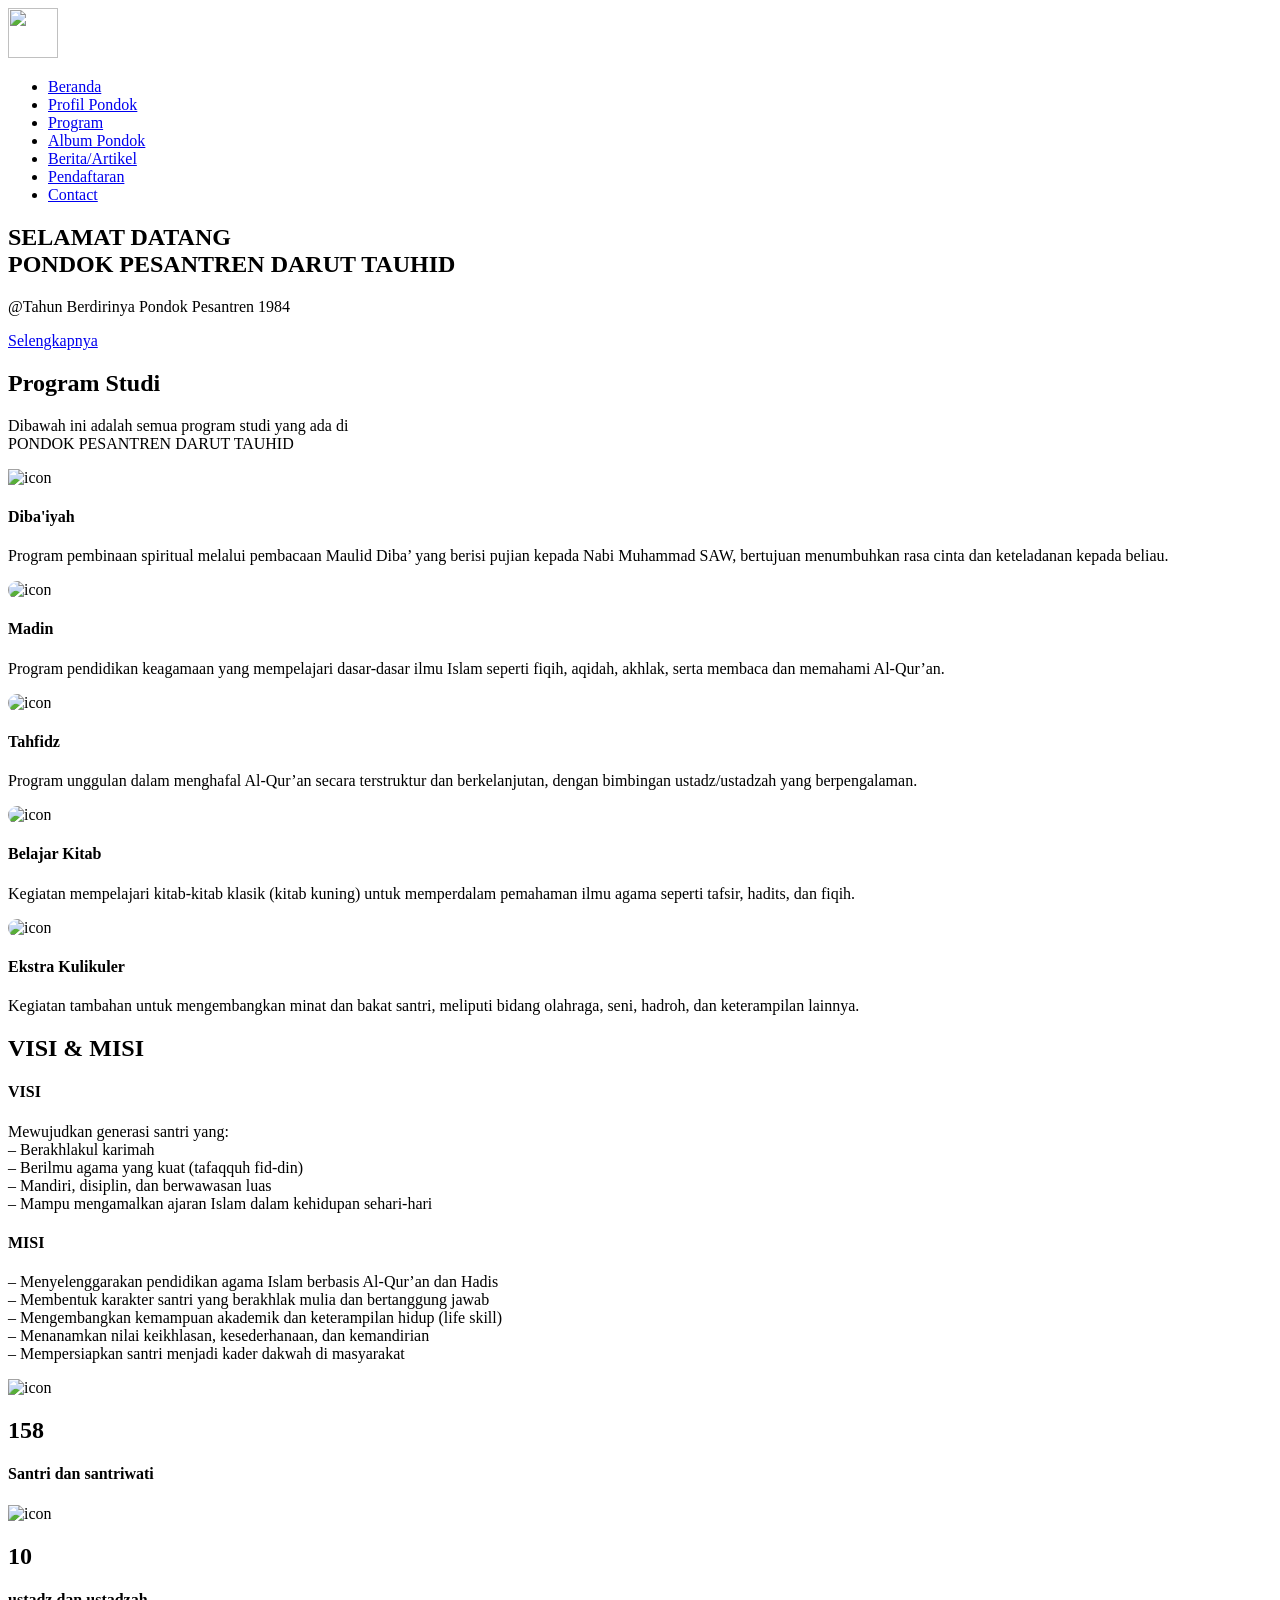
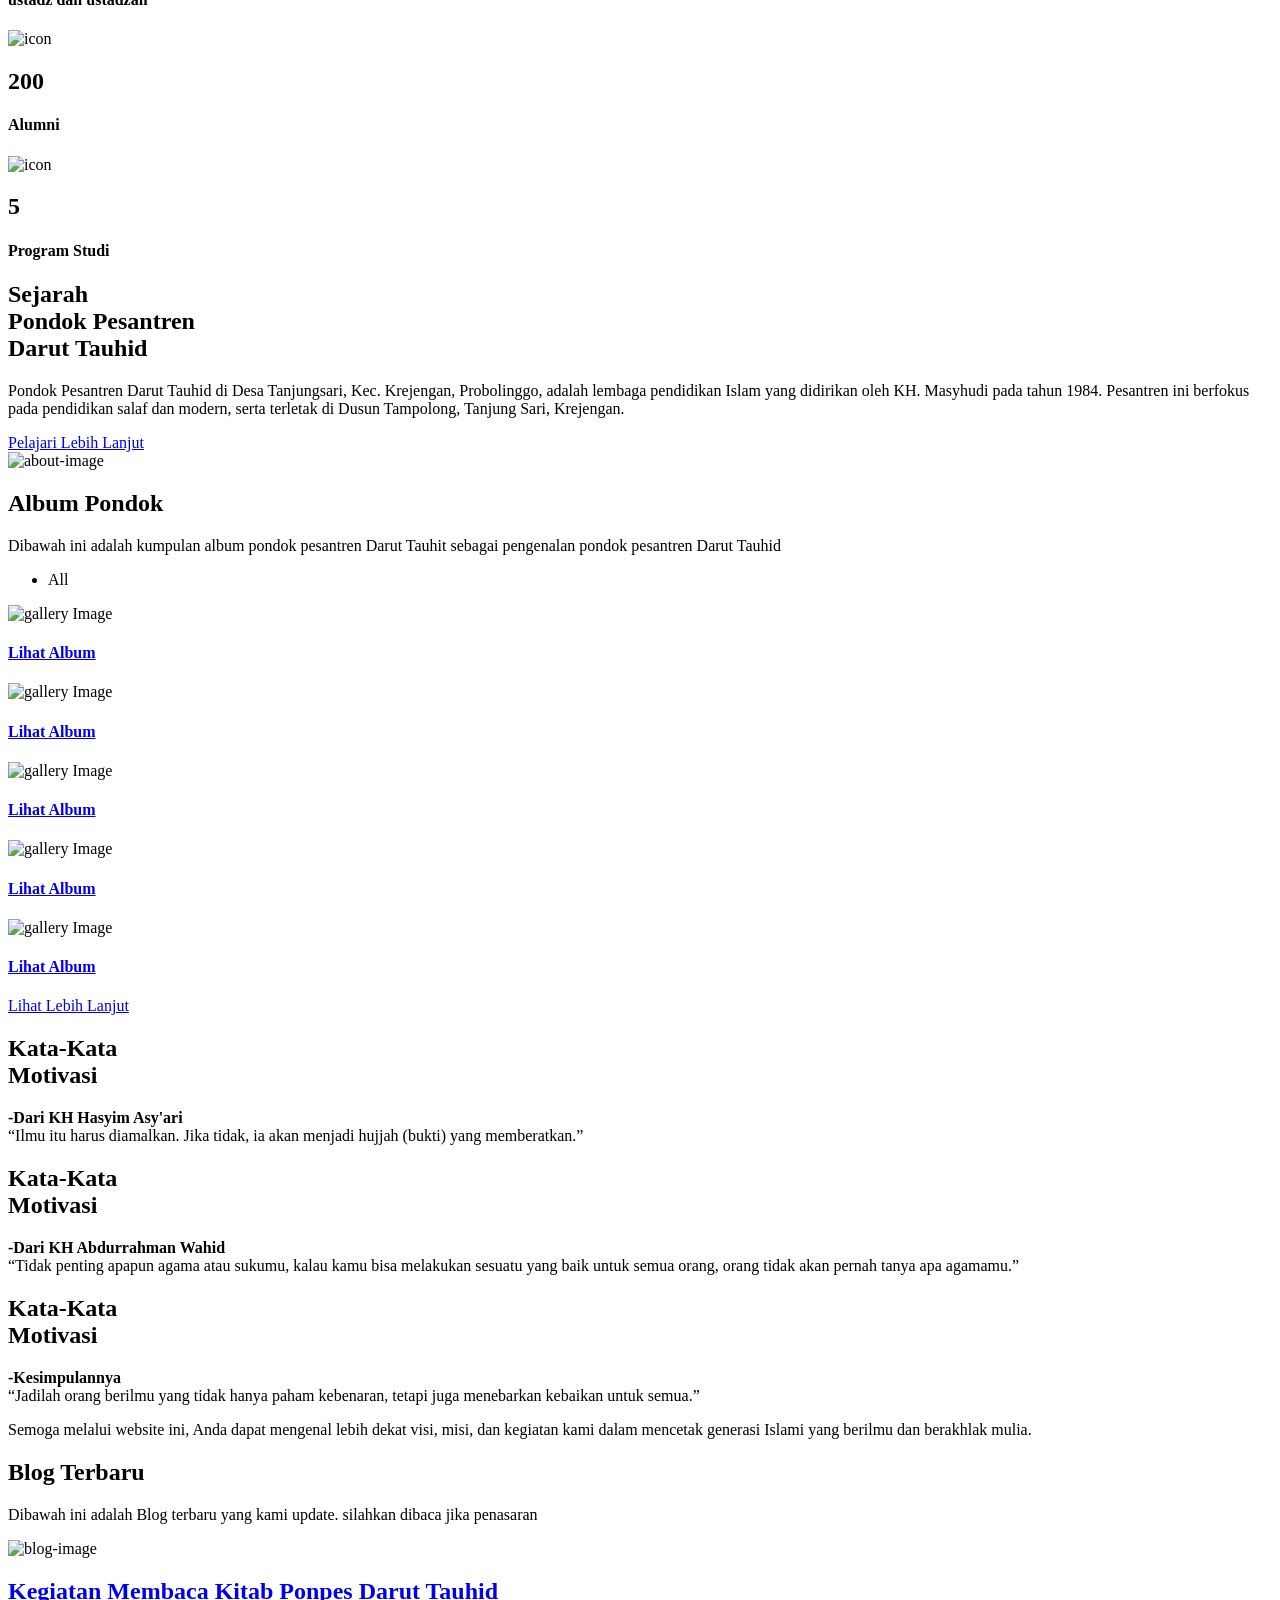
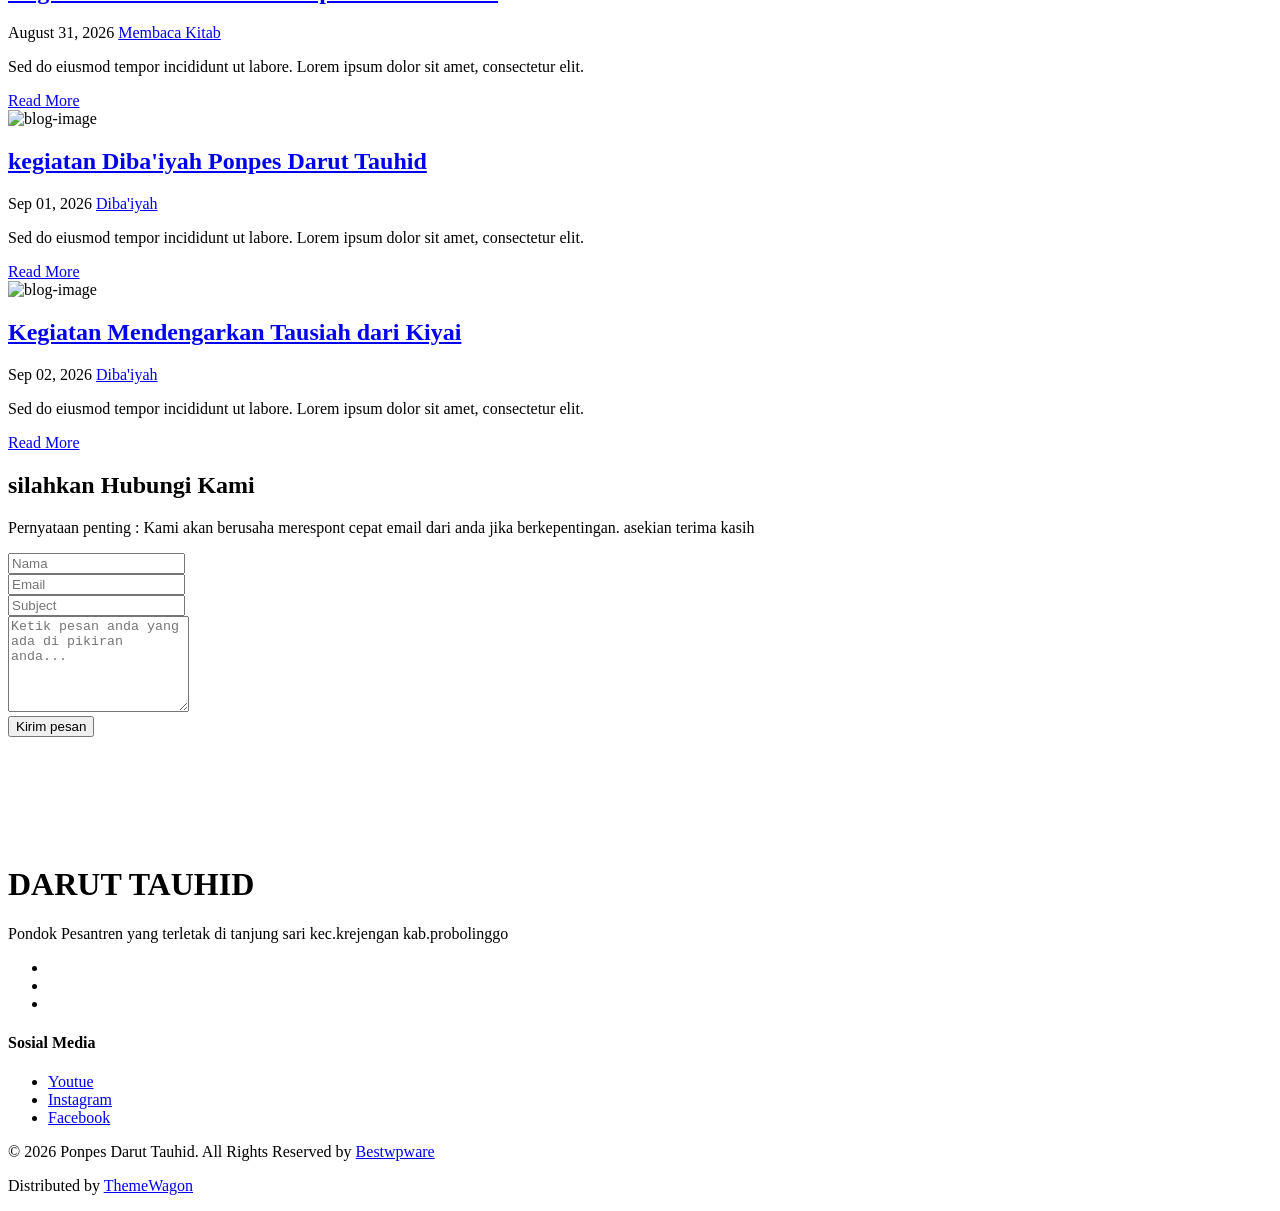
==== index.html @ 18c5227d "Add files via upload" ====
<!DOCTYPE html>
<html lang="en">

<head>
	<!-- Meta -->
	<meta charset="utf-8">
	<meta http-equiv="X-UA-Compatible" content="IE=edge">
	<meta name="viewport" content="width=device-width, initial-scale=1, shrink-to-fit=no">
	<!-- The above 3 meta tags *must* come first in the head; any other head content must come *after* these tags -->
	<meta name="description" content="Monoline - Design Agency HTML Template">
	<meta name="keywords"
		content="agency, business, corporate, creative, html5, modern, multipurpose, One Page, parallax, startup ">
	<!-- SITE TITLE -->
	<title>Darut Tauhid</title>
	<!-- Latest Bootstrap min CSS -->
	<link rel="stylesheet" href="assets/bootstrap/css/bootstrap.min.css">
	<!-- Google Font -->
	<link rel="stylesheet" href="https://fonts.googleapis.com/css?family=Poppins:300,400,500,600,700,800">
	<link rel="stylesheet" href="https://fonts.googleapis.com/css?family=Oswald:300,400,500,600">
	<!-- Font Awesome CSS -->
	<link rel="stylesheet" href="assets/fonts/font-awesome.min.css">
	<link rel="stylesheet" href="assets/fonts/themify-icons.css">
	<!--- owl carousel Css-->
	<link rel="stylesheet" href="assets/owlcarousel/css/owl.carousel.css">
	<link rel="stylesheet" href="assets/owlcarousel/css/owl.theme.css">
	<!--materialdesignicons Css-->
	<link rel="stylesheet" href="assets/css/fonts.css">
	<!-- animate CSS -->
	<link rel="stylesheet" href="assets/css/animate.css">
	<!-- MAGNIFIC CSS -->
	<link rel="stylesheet" href="assets/css/magnific-popup.css">
	<!-- Style CSS -->
	<link rel="stylesheet" href="assets/css/menu.css">
	<link rel="stylesheet" href="assets/css/style.css">
	<link rel="stylesheet" href="assets/css/responsive.css">
	<!-- HTML5 shim and Respond.js IE8 support of HTML5 elements and media queries -->
	<!-- WARNING: Respond.js doesn't work if you view the page via file:// -->
	<!--[if lt IE 9]>
		  <script src="https://oss.maxcdn.com/html5shiv/3.7.2/html5shiv.min.js"></script>
		  <script src="https://oss.maxcdn.com/respond/1.4.2/respond.min.js"></script>
		<![endif]-->
</head>

<body data-spy="scroll" data-offset="80">

	<!-- START PRELOADER -->
	<div class="preloader">
		<div class="spinner">
			<div class="double-bounce1"></div>
			<div class="double-bounce2"></div>
		</div>
	</div>
	<!-- END PRELOADER -->

	<!-- START NAVBAR -->
	<div class="site-mobile-menu site-navbar-target">
		<div class="site-mobile-menu-header">
			<div class="site-mobile-menu-close mt-3">
				<span class="icon-close2 js-menu-toggle"></span>
			</div>
		</div>
		<div class="site-mobile-menu-body"></div>
	</div>

	<header class="site-navbar js-sticky-header site-navbar-target" role="banner">
		<div class="container">
			<div class="row align-items-center">
				<div class="col-6 col-xl-2">
					<a href="index.html"><img src="assets/img/logo bary.png" alt="" height="50px" width="50px"
							class="rounded"></a>
				</div>
				<div class="col-12 col-md-10 d-none d-xl-block">
					<nav class="site-navigation position-relative text-right" role="navigation">
						<ul class="site-menu main-menu js-clone-nav mr-auto d-none d-lg-block">
							<li>
								<a href="index.html" class="nav-link">Beranda</a>
							</li>
							<li><a class="nav-link" href="about.html">Profil Pondok</a></li>
							<li >
								<a href="program.html" class="nav-link">Program</a>
							</li>
							<li><a href="portfolio_gallery.html" class="nav-link">Album Pondok</a></li>
							<li>
								<a href="berita_artikel.html" class="nav-link">Berita/Artikel</a>
							</li>
							<li>
								<a href="#" class="nav-link">Pendaftaran</a>
							</li>
							<li><a class="nav-link" href="contact.html">Contact</a></li>
						</ul>
					</nav>
				</div>
				<div class="col-6 d-inline-block d-xl-none ml-md-0 py-3" style="position: relative; top: 3px;">
					<a href="#" class="site-menu-toggle js-menu-toggle float-right"><span
							class="icon-menu h3"></span></a>
				</div>
			</div>
		</div>
	</header>
	<!-- END NAVBAR-->

	<!-- START HOME -->
	<section data-stellar-background-ratio="0.3" id="home" class="home_bg"
		style="background-image: url(assets/img/FOTO\ MASJID\ HD.jpeg);  background-size:cover; background-position: center center;">
		<div class="container">
			<div class="row">
				<div class="col-lg-12 col-sm-12 col-xs-12 text-center">
					<div class="hero-text">
						<h2>SELAMAT DATANG <br>PONDOK PESANTREN DARUT TAUHID</h2>
						<p>@Tahun Berdirinya Pondok Pesantren 1984</p>
						<a href="about.html">Selengkapnya</a>
					</div>
				</div><!--- END COL -->
			</div><!--- END ROW -->
		</div><!--- END CONTAINER -->
	</section>
	<!-- END  HOME -->

	<!-- FEATURES -->
	<section class="feature_area">
		<div class="container">
			<div class="row feature_bg d-flex flex-wrap justify-content-center">
				<div class="section-title text-center">
					<h2>Program Studi</h2>
					<p>Dibawah ini adalah semua program studi yang ada di <br>PONDOK PESANTREN DARUT TAUHID</p>
				</div>
				<div class="col-lg-4 col-sm-6 col-xs-12 no-padding wow fadeInUp" data-wow-duration="1s"
					data-wow-delay="0.1s" data-wow-offset="0">
					<div class="single_feature">
						<img src="assets/img/dibaiyah png.png" alt="icon" />
						<h4>Diba'iyah</h4>
						<p>Program pembinaan spiritual melalui pembacaan Maulid Diba’ yang berisi pujian kepada Nabi
							Muhammad SAW, bertujuan menumbuhkan rasa cinta dan keteladanan kepada beliau.</p>
					</div>
				</div><!-- END COL -->
				<div class="col-lg-4 col-sm-6 col-xs-12 no-padding wow fadeInUp" data-wow-duration="1s"
					data-wow-delay="0.1s" data-wow-offset="0">
					<div class="single_feature">
						<img src="assets/img/madin2.jpeg" style="border-radius: 10px;" alt="icon" />
						<h4>Madin</h4>
						<p>Program pendidikan keagamaan yang mempelajari dasar-dasar ilmu Islam seperti fiqih, aqidah,
							akhlak, serta membaca dan memahami Al-Qur’an.</p>
					</div>
				</div><!-- END COL -->
				<div class="col-lg-4 col-sm-6 col-xs-12 no-padding wow fadeInUp" data-wow-duration="1s"
					data-wow-delay="0.2s" data-wow-offset="0">
					<div class="single_feature">
						<img src="assets/img/tahfiz.jpg" style="border-radius: 10px;" alt="icon" />
						<h4>Tahfidz</h4>
						<p>Program unggulan dalam menghafal Al-Qur’an secara terstruktur dan berkelanjutan, dengan
							bimbingan ustadz/ustadzah yang berpengalaman.</p>
					</div>
				</div><!-- END COL -->
				<div class="col-lg-6 col-sm-6 col-xs-12 no-padding wow fadeInUp" data-wow-duration="1s"
					data-wow-delay="0.3s" data-wow-offset="0">
					<div class="single_feature">
						<img src="assets/img/kitab.png"  style="border-radius: 10px;" alt="icon" />
						<h4>Belajar Kitab</h4>
						<p>Kegiatan mempelajari kitab-kitab klasik (kitab kuning) untuk memperdalam pemahaman ilmu agama
							seperti tafsir, hadits, dan fiqih.</p>
					</div>
				</div><!-- END COL -->
				<div class="col-lg-6 col-sm-6 col-xs-12 no-padding wow fadeInUp" data-wow-duration="1s"
					data-wow-delay="0.4s" data-wow-offset="0">
					<div class="single_feature">
						<img src="assets/img/extra 2.jpg" style="border-radius: 10px;" alt="icon" />
						<h4>Ekstra Kulikuler</h4>
						<p>Kegiatan tambahan untuk mengembangkan minat dan bakat santri, meliputi bidang olahraga, seni,
							hadroh, dan keterampilan lainnya.</p>
					</div>
				</div><!-- END COL -->
			</div><!-- END ROW -->
		</div><!--- END CONTAINER -->
	</section>
	<!-- END FEATURES -->
	<!-- Strart Visi & Misi -->
	<section class="feature_area">
		<div class="container-fluid mb-0">
			<div class="row feature_bg d-flex flex-wrap justify-content-center">
				<div class="section-title text-center">
					<h2>VISI & MISI</h2>
				</div>
				<div class="col-lg-6 col-sm-6 col-xs-12 no-padding wow fadeInUp" data-wow-duration="1s"
					data-wow-delay="0.4s" data-wow-offset="0">
					<div class="single_feature bg-primary text-white" >
						<h4 class="text-white">VISI</h4>
						<p>Mewujudkan generasi santri yang: <br>
							&ndash; Berakhlakul karimah <br>
							&ndash; Berilmu agama yang kuat (tafaqquh fid-din) <br>
							&ndash; Mandiri, disiplin, dan berwawasan luas <br>
							&ndash; Mampu mengamalkan ajaran Islam dalam kehidupan sehari-hari</p>
					</div>
				</div>
				<div class="col-lg-6 col-sm-6 col-xs-12 no-padding wow fadeInUp" data-wow-duration="1s"
					data-wow-delay="0.4s" data-wow-offset="0">
					<div class="single_feature bg-primary text-white" >
						<h4 class="text-white">MISI</h4>
						<p>&ndash; Menyelenggarakan pendidikan agama Islam berbasis Al-Qur’an dan Hadis <br>
&ndash; Membentuk karakter santri yang berakhlak mulia dan bertanggung jawab <br>
&ndash; Mengembangkan kemampuan akademik dan keterampilan hidup (life skill) <br>
&ndash; Menanamkan nilai keikhlasan, kesederhanaan, dan kemandirian <br>
&ndash; Mempersiapkan santri menjadi kader dakwah di masyarakat</p>

					</div>
				</div>
			</div><!-- END ROW -->
		</div>
	</section>
	<!-- End Visi & Misi -->
	<!-- START COUNTER -->
	<section data-stellar-background-ratio="0.3" class="counter_feature section-padding">
		<div class="container">
			<div class="row text-center">
				<div class="col-lg-3 col-sm-6 col-xs-12 no-padding wow fadeInUp" data-wow-duration="1s"
					data-wow-delay="0.1s" data-wow-offset="0">
					<div class="single-project">
						<img src="assets/img/icon/counter-1.png" alt="icon" />
						<h2 class="counter-num">158</h2>
						<h4>Santri dan santriwati</h4>
					</div>
				</div>
				<div class="col-lg-3 col-sm-6 col-xs-12 no-padding wow fadeInUp" data-wow-duration="1s"
					data-wow-delay="0.2s" data-wow-offset="0">
					<div class="single-project">
						<img src="assets/img/icon/counter-1.png" alt="icon" />
						<h2 class="counter-num">10</h2>
						<h4>ustadz dan ustadzah</h4>
					</div>
				</div><!-- END COL -->
				<div class="col-lg-3 col-sm-6 col-xs-12 no-padding wow fadeInUp" data-wow-duration="1s"
					data-wow-delay="0.3s" data-wow-offset="0">
					<div class="single-project">
						<img src="assets/img/icon/counter-1.png" alt="icon" />
						<h2 class="counter-num">200</h2>
						<h4>Alumni</h4>
					</div>
				</div><!-- END COL -->
				<div class="col-lg-3 col-sm-6 col-xs-12 no-padding wow fadeInUp" data-wow-duration="1s"
					data-wow-delay="0.4s" data-wow-offset="0">
					<div class="single-project single-project-mrnone">
						<img src="assets/img/icon/counter-4.png" alt="icon" />
						<h2 class="counter-num">5</h2>
						<h4>Program Studi</h4>
					</div>
				</div><!-- END COL -->
			</div><!--- END ROW -->
			<div class="row text-center">
				<div class="col-lg-8 offset-lg-2 col-sm-12 col-xs-12 wow fadeInUp" data-wow-duration="1s"
					data-wow-delay="0.3s" data-wow-offset="0">
					<div class="video_btn" style="background-image: url(assets/img/gambar\ pondok.jpg);  background-size:cover; background-position: center center;">
							<a  class="video-play" href="https://www.youtube.com/wacht?v=FG5Y1VMULaM"><i class="ti-video-clapper"></i>		
							</a>
				</div>
			</div><!--- END ROW -->
		</div><!--- END CONTAINER -->
	</section>
	<!-- END COUNTER-->

	<!-- START WHY CHOOSE US -->
	<section class="why_choose_area section-padding">
		<div class="container">
			<div class="row">
				<div class="col-lg-6 col-sm-12 col-xs-12 wow fadeInUp" data-wow-duration="1s" data-wow-delay="0.1s"
					data-wow-offset="0">
					<div class="single_why_choose">
						<h2>Sejarah <br /> Pondok Pesantren <br /> Darut Tauhid</h2>
						<p>Pondok Pesantren Darut Tauhid di Desa Tanjungsari, Kec. Krejengan, Probolinggo, adalah
							lembaga pendidikan Islam yang didirikan oleh KH. Masyhudi pada tahun 1984. Pesantren ini
							berfokus pada pendidikan salaf dan modern, serta terletak di Dusun Tampolong, Tanjung
							Sari, Krejengan.</p>
						<a class="btn_one" href="about.html">Pelajari Lebih Lanjut</a>
					</div>
				</div><!--- END COL -->
				<div class="col-lg-6 col-sm-12 col-xs-12 wow fadeInUp" data-wow-duration="1s" data-wow-delay="0.1s"
					data-wow-offset="0">
					<div class="single_why_choose_img">
						<img src="assets/img/Home.png" class="img-fluid" alt="about-image" />
					</div>
				</div><!--- END COL -->
			</div><!--- END ROW -->
		</div><!--- END CONTAINER -->
	</section>
	<!-- END WHY CHOOSE US-->

	<!-- START PORTFOLIO -->
	<section id="portfolio" class="portfolio_area section-padding">
		<div class="container-fluid">
			<div class="section-title text-center">
				<h2>Album Pondok</h2>
				<p>Dibawah ini adalah kumpulan album pondok pesantren Darut Tauhit sebagai pengenalan pondok
					pesantren Darut Tauhid</p>
			</div>
			<div class="col-lg-12 text-center">
				<div class="portfolio_filter">
					<ul>
						<li class="active filter" data-filter="all">All</li>
					</ul>
				</div>
			</div>
			<div class="portfolio-grid">
				<div class="row">
					<div class="col-lg-4 col-sm-6 col-xs-12 portfolio-item mix branding">
						<div class="single-gallery">
							<img src="assets/img/album/album1.jpeg" class="img-fluid" alt="gallery Image">
							<a href="assets/img/album/album1.jpeg" class="gallery_enlarge_icon"><i
									class="ti-eye"></i></a>
							<h4><a href="single_project.html">Lihat Album</a></h4>
						</div>
					</div><!-- End Col -->
					<div class="col-lg-4 col-sm-6 col-xs-12 portfolio-item mix branding">
						<div class="single-gallery">
							<img src="assets/img/album/album2.jpeg" class="img-fluid" alt="gallery Image">
							<a href="assets/img/album/album2.jpeg" class="gallery_enlarge_icon"><i
									class="ti-eye"></i></a>
							<h4><a href="single_project.html">Lihat Album</a></h4>
						</div>
					</div><!-- End Col -->
					<div class="col-lg-4 col-sm-6 col-xs-12 portfolio-item  mix branding">
						<div class="single-gallery">
							<img src="assets/img/album/album3.jpeg" class="img-fluid" alt="gallery Image">
							<a href="assets/img/album/album3.jpeg" class="gallery_enlarge_icon"><i
									class="ti-eye"></i></a>
							<h4><a href="single_project.html">Lihat Album</a></h4>
						</div>
					</div><!-- End Col -->
					<div class="col-lg-6 col-sm-6 col-xs-12 portfolio-item  mix digital seo">
						<div class="single-gallery">
							<img src="assets/img/album/album4.jpeg" class="img-fluid" alt="gallery Image">
							<a href="assets/img/album/album4.jpeg" class="gallery_enlarge_icon"><i
									class="ti-eye"></i></a>
							<h4><a href="single_project.html">Lihat Album</a></h4>
						</div>
					</div><!-- End Col -->
					<div class="col-lg-6 col-sm-6 col-xs-12 portfolio-item mix webtemplate seo">
						<div class="single-gallery">
							<img src="assets/img/album/album5.jpeg" class="img-fluid" alt="gallery Image">
							<a href="assets/img/album/album5.jpeg" class="gallery_enlarge_icon"><i
									class="ti-eye"></i></a>
							<h4><a href="single_project.html">Lihat Album</a></h4>
						</div>
					</div><!-- End Col -->
				</div><!-- END ROW -->
				<div class="col-lg-12 text-center">
					<div class="portfolio_btn">
						<a class="btn_one" href="berita_artikel.html">Lihat Lebih Lanjut</a>
					</div>
				</div><!-- END Col -->
			</div>
		</div><!-- END CONTAINER -->
	</section>
	<!-- END PORTFOLIO -->

	<!-- SKILLS -->
	<section class="skills_area section-padding"
		style="background-image: url(assets/img/bg/kata_kata.jpeg);  background-size:cover;background-position:center;">
		<div class="container">
			<div class="row">
				<div class="col-lg-4 col-sm-8 col-xs-12 wow fadeInUp" data-wow-duration="1s" data-wow-delay="0.2s"
					data-wow-offset="0">
					<div class="skill_bg">
						<div class="skill_content">
							<h2 class="text-center">Kata-Kata <br> Motivasi</h2>
							<p><b>-Dari KH Hasyim Asy'ari</b> <br>“Ilmu itu harus diamalkan. Jika tidak, ia akan
								menjadi hujjah (bukti) yang memberatkan.”</p>
						</div>
					</div>
				</div><!-- END COL -->
				<div class="col-lg-4 col-sm-8 col-xs-12 wow fadeInUp" data-wow-duration="1s" data-wow-delay="0.2s"
					data-wow-offset="0">
					<div class="skill_bg">
						<div class="skill_content">
							<h2 class="text-center">Kata-Kata <br> Motivasi</h2>
							<p><b>-Dari KH Abdurrahman Wahid</b> <br>“Tidak penting apapun agama atau sukumu, kalau
								kamu bisa melakukan sesuatu yang baik untuk semua orang, orang tidak akan pernah
								tanya apa agamamu.” </p>
						</div>
					</div>
				</div><!-- END COL -->
				<div class="col-lg-4 col-sm-8 col-xs-12 wow fadeInUp" data-wow-duration="1s" data-wow-delay="0.2s"
					data-wow-offset="0">
					<div class="skill_bg">
						<div class="skill_content">
							<h2 class="text-center">Kata-Kata <br> Motivasi</h2>
							<p><b>-Kesimpulannya</b> <br>“Jadilah orang berilmu yang tidak hanya paham kebenaran,
								tetapi juga menebarkan kebaikan untuk semua.”</p>
						</div>
					</div>
				</div><!-- END COL -->
			</div><!-- END ROW -->
		</div><!--- END CONTAINER -->
	</section>
	<!-- END SKILLS -->

	<!-- PROMOTIONAL AREA -->
	<div class="promotional_area section-padding">
		<div class="container">
			<div class="row">
				<div class="col-lg-12 col-sm-12 col-xs-12">
					<div class="promotional_content">
						<p> Semoga melalui website ini, Anda dapat mengenal
							lebih dekat visi, misi, dan kegiatan kami dalam mencetak generasi Islami yang berilmu
							dan berakhlak mulia.</p>
					</div>
				</div><!-- END COL -->
			</div><!-- END ROW -->
		</div><!--- END CONTAINER -->
	</div>
	<!-- END PROMOTIONAL AREA -->

	<!-- BLOG -->
	<section class="blog_area section-padding">
		<div class="container">
			<div class="section-title text-center">
				<h2>Blog Terbaru</h2>
				<p>Dibawah ini adalah Blog terbaru yang kami update. silahkan dibaca jika penasaran</p>
			</div>
			<div class="row text-center">
				<div class="col-lg-4 col-sm-4 col-xs-12 wow fadeInUp" data-wow-duration="1s" data-wow-delay="0.1s"
					data-wow-offset="0">
					<div class="home_single_blog">
						<img src="assets/img/blog/kegiatan2.jpeg" class="img-fluid" alt="blog-image" />
						<div class="home_blog_content">
							<div class="blog_title_info">
								<h2><a href="blog_single.html">Kegiatan Membaca Kitab Ponpes Darut Tauhid</a></h2>
								<span>August 31, 2026</span>
								<span><a href="blog_single.html">Membaca Kitab</a></span>
							</div>
							<p>Sed do eiusmod tempor incididunt ut labore. Lorem ipsum dolor sit amet, consectetur
								elit.</p>
							<a class="home_b_btn" href="blog_single.html">Read More</a>
						</div>
					</div>
				</div><!-- END COL -->
				<div class="col-lg-4 col-sm-4 col-xs-12 wow fadeInUp" data-wow-duration="1s" data-wow-delay="0.1s"
					data-wow-offset="0">
					<div class="home_single_blog">
						<img src="assets/img/blog/kegiatan1.jpeg" class="img-fluid" alt="blog-image" />
						<div class="home_blog_content">
							<div class="blog_title_info">
								<h2><a href="blog_single.html">kegiatan Diba'iyah Ponpes Darut Tauhid</a></h2>
								<span>Sep 01, 2026</span>
								<span><a href="blog_single.html">Diba'iyah</a></span>
							</div>
							<p>Sed do eiusmod tempor incididunt ut labore. Lorem ipsum dolor sit amet, consectetur
								elit.</p>
							<a class="home_b_btn" href="blog_single.html">Read More</a>
						</div>
					</div>
				</div><!-- END COL -->
				<div class="col-lg-4 col-sm-4 col-xs-12 wow fadeInUp" data-wow-duration="1s" data-wow-delay="0.1s"
					data-wow-offset="0">
					<div class="home_single_blog">
						<img src="assets/img/blog/kegiatan3.jpeg" class="img-fluid" alt="blog-image" />
						<div class="home_blog_content">
							<div class="blog_title_info">
								<h2><a href="blog_single.html">Kegiatan Mendengarkan Tausiah dari Kiyai</a></h2>
								<span>Sep 02, 2026</span>
								<span><a href="blog_single.html">Diba'iyah</a></span>
							</div>
							<p>Sed do eiusmod tempor incididunt ut labore. Lorem ipsum dolor sit amet, consectetur
								elit.</p>
							<a class="home_b_btn" href="blog_single.html">Read More</a>
						</div>
					</div>
				</div><!-- END COL -->
			</div><!-- END ROW -->
		</div><!--- END CONTAINER -->
	</section>
	<!-- END BLOG -->

	<!-- CONTACT -->
	<div id="contact" class="contact_area section-padding">
		<div class="container">
			<div class="section-title text-center">
				<h2 class="section-title-white">silahkan Hubungi Kami</h2>
				<p class="section-title-white">Pernyataan penting : Kami akan berusaha merespont cepat email dari anda jika berkepentingan. asekian terima kasih</p>
			</div>
			<div class="row">
				<div class="offset-lg-1 col-lg-10 col-sm-12 col-xs-12 text-center wow fadeInUp" data-wow-duration="1s"
					data-wow-delay="0.2s" data-wow-offset="0">
					<div class="contact">
						<form id="contact-form" method="post" enctype="multipart/form-data">
							<div class="row">
								<div class="form-group col-md-6">
									<input type="text" name="name" class="form-control" placeholder="Nama"
										required="required">
								</div>
								<div class="form-group col-md-6">
									<input type="email" name="email" class="form-control" placeholder="Email"
										required="required">
								</div>
								<div class="form-group col-md-12">
									<input type="text" name="subject" class="form-control" placeholder="Subject"
										required="required">
								</div>
								<div class="form-group col-md-12">
									<textarea rows="6" name="message" class="form-control"
										placeholder="Ketik pesan anda yang ada di pikiran anda..."
										required="required"></textarea>
								</div>
								<div class="col-md-12 text-center">
									<button type="submit" value="Send message" name="submit" id="submitButton"
										class="contact_btn" title="Submit Your Message!">Kirim pesan</button>
								</div>
							</div>
						</form>
					</div>
				</div><!-- END COL  -->
			</div><!-- END ROW -->
		</div><!--- END CONTAINER -->
	</div>
	<!-- END CONTACT -->

	<!-- START PARTNER LOGO -->
		<div class="partner-logo section-padding">
			<div class="container">										
				<div class="row text-center">
					<div class="col-lg-2 col-sm-4 col-xs-12 no-padding wow fadeInUp" data-wow-duration="1s" data-wow-delay="0.1s" data-wow-offset="0">
						<div class="single_logo single_logo_bm">
							<a href="#"><img src="assets/img/logo yt.png" style="border-radius: 50px;" alt="" class="img-fluid"/></a>
						</div>						
					</div><!--- END COL -->
					<div class="col-lg-2 col-sm-4 col-xs-12 no-padding wow fadeInUp" data-wow-duration="1s" data-wow-delay="0.2s" data-wow-offset="0">
						<div class="single_logo">
							<a href="#"><img src="assets/img/logo bary.png" alt="" class="img-fluid"/></a>
						</div>						
					</div><!--- END COL -->
					<div class="col-lg-2 col-sm-4 col-xs-12 no-padding wow fadeInUp" data-wow-duration="1s" data-wow-delay="0.3s" data-wow-offset="0">
						<div class="single_logo single_logo_bm">
							<a href="#"><img src="assets/img/logo mts.png"  alt="" class="img-fluid"/></a>
						</div>						
					</div><!--- END COL -->
					<div class="col-lg-2 col-sm-4 col-xs-12 no-padding wow fadeInUp" data-wow-duration="1s" data-wow-delay="0.4s" data-wow-offset="0">
						<div class="single_logo">
							<a href="#"><img src="assets/img/logo ma.jpeg" alt="" style="width: 120px;" class="img-fluid"/></a>
						</div>						
					</div><!--- END COL -->
					<div class="col-lg-2 col-sm-4 col-xs-12 no-padding wow fadeInUp" data-wow-duration="1s" data-wow-delay="0.5s" data-wow-offset="0">
						<div class="single_logo">
							<a href="#"><img src="assets/img/logo bary.png" alt="" class="img-fluid"/></a>
						</div>						
					</div><!--- END COL -->
					<div class="col-lg-2 col-sm-4 col-xs-12 no-padding wow fadeInUp" data-wow-duration="1s" data-wow-delay="0.6s" data-wow-offset="0">
						<div class="single_logo">
							<a href="#"><img src="assets/img/logo mts.png" alt="" class="img-fluid"/></a>
						</div>						
					</div><!--- END COL -->
				</div><!--- END ROW -->
			</div><!--- END CONTAINER -->	
		</div>
		<!-- END PARTNER LOGO -->

	<!-- START FOOTER -->
	<div class="footer" style="background-image: url(assets/img/bg/footer.png);  background-size:cover;">
		<div class="container">
			<div class="row footer_bg">						
					<div class="col-lg-3 col-sm-6 col-xs-12">
						<div class="footer_logo">
							<div><h1 class="text-white">DARUT TAUHID</h1></div>
							<p>Pondok Pesantren yang terletak di tanjung sari kec.krejengan kab.probolinggo</p>
						</div>
						<div class="social_profile">
							<ul>
								<li><a href="https://www.facebook.com/darut.tauhidqu" class="f_facebook"><i class="fa fa-facebook" title="Facebook"></i></a></li>
								<li><a href="https://www.instagram.com/darut_tauhidqu?igsh=dGo4MnJsaWF2bmM0" class="f_twitter"><i class="fa fa-instagram" title="Twitter"></i></a></li>
								<li><a href="https://youtube.com/@newdaruttauhidqu758?si=KoxZycliTTYF4xdL" class="f_instagram"><i class="fa fa-youtube" title="youtube"></i></a></li>
							</ul>
						</div>							
					</div><!--- END COL -->						
					<div class="col-lg-3 col-sm-6 col-xs-12">
						<div class="single_footer">
							<h4>Sosial Media</h4>
							<ul>
								<li><a href="#">Youtue</a></li>
								<li><a href="#">Instagram</a></li>
								<li><a href="#">Facebook</a></li>
							</ul>
						</div>
				</div><!--- END ROW -->		
				<div class="row">
					<div class="col-lg-12 text-center">
						<div class="footer_copyright">
							<p>&copy; 2026 Ponpes Darut Tauhid. All Rights Reserved by <a href="https://bestwpware.com/" target="_blank">Bestwpware</a></p>
              <p>Distributed by <a href="https://themewagon.com" target="_blank">ThemeWagon</a></p>
						</div>
					</div>
				</div>				
			</div><!--- END CONTAINER -->
	</div>
	<!-- END FOOTER -->

	<!-- Latest jQuery -->
	<script src="assets/js/jquery-1.12.4.min.js"></script>
	<!-- Latest compiled and minified Bootstrap -->
	<script src="assets/bootstrap/js/bootstrap.min.js"></script>
	<!-- modernizer JS -->
	<script src="assets/js/modernizr-2.8.3.min.js"></script>
	<!-- owl-carousel min js  -->
	<script src="assets/owlcarousel/js/owl.carousel.min.js"></script>
	<!-- magnific-popup js -->
	<script src="assets/js/jquery.magnific-popup.min.js"></script>
	<!-- jquery mixitup js -->
	<script src="assets/js/jquery.mixitup.js"></script>
	<!-- jquery appear js -->
	<script src="assets/js/jquery.appear.js"></script>
	<!-- countTo js -->
	<script src="assets/js/jquery.inview.min.js"></script>
	<!-- stellar js -->
	<script src="assets/js/jquery.stellar.min.js"></script>
	<!-- WOW - Reveal Animations When You Scroll -->
	<script src="assets/js/wow.min.js"></script>
	<!-- Menu js -->
	<script src="assets/js/menu.js"></script>
	<script src="assets/js/jquery.sticky.js"></script>
	<!-- form contact js -->
	<script src="assets/js/form-contact.js"></script>
	<!-- scrolltopcontrol js -->
	<script src="assets/js/scrolltopcontrol.js"></script>
	<!-- scripts js -->
	<script src="assets/js/scripts.js"></script>
</body>

</html>
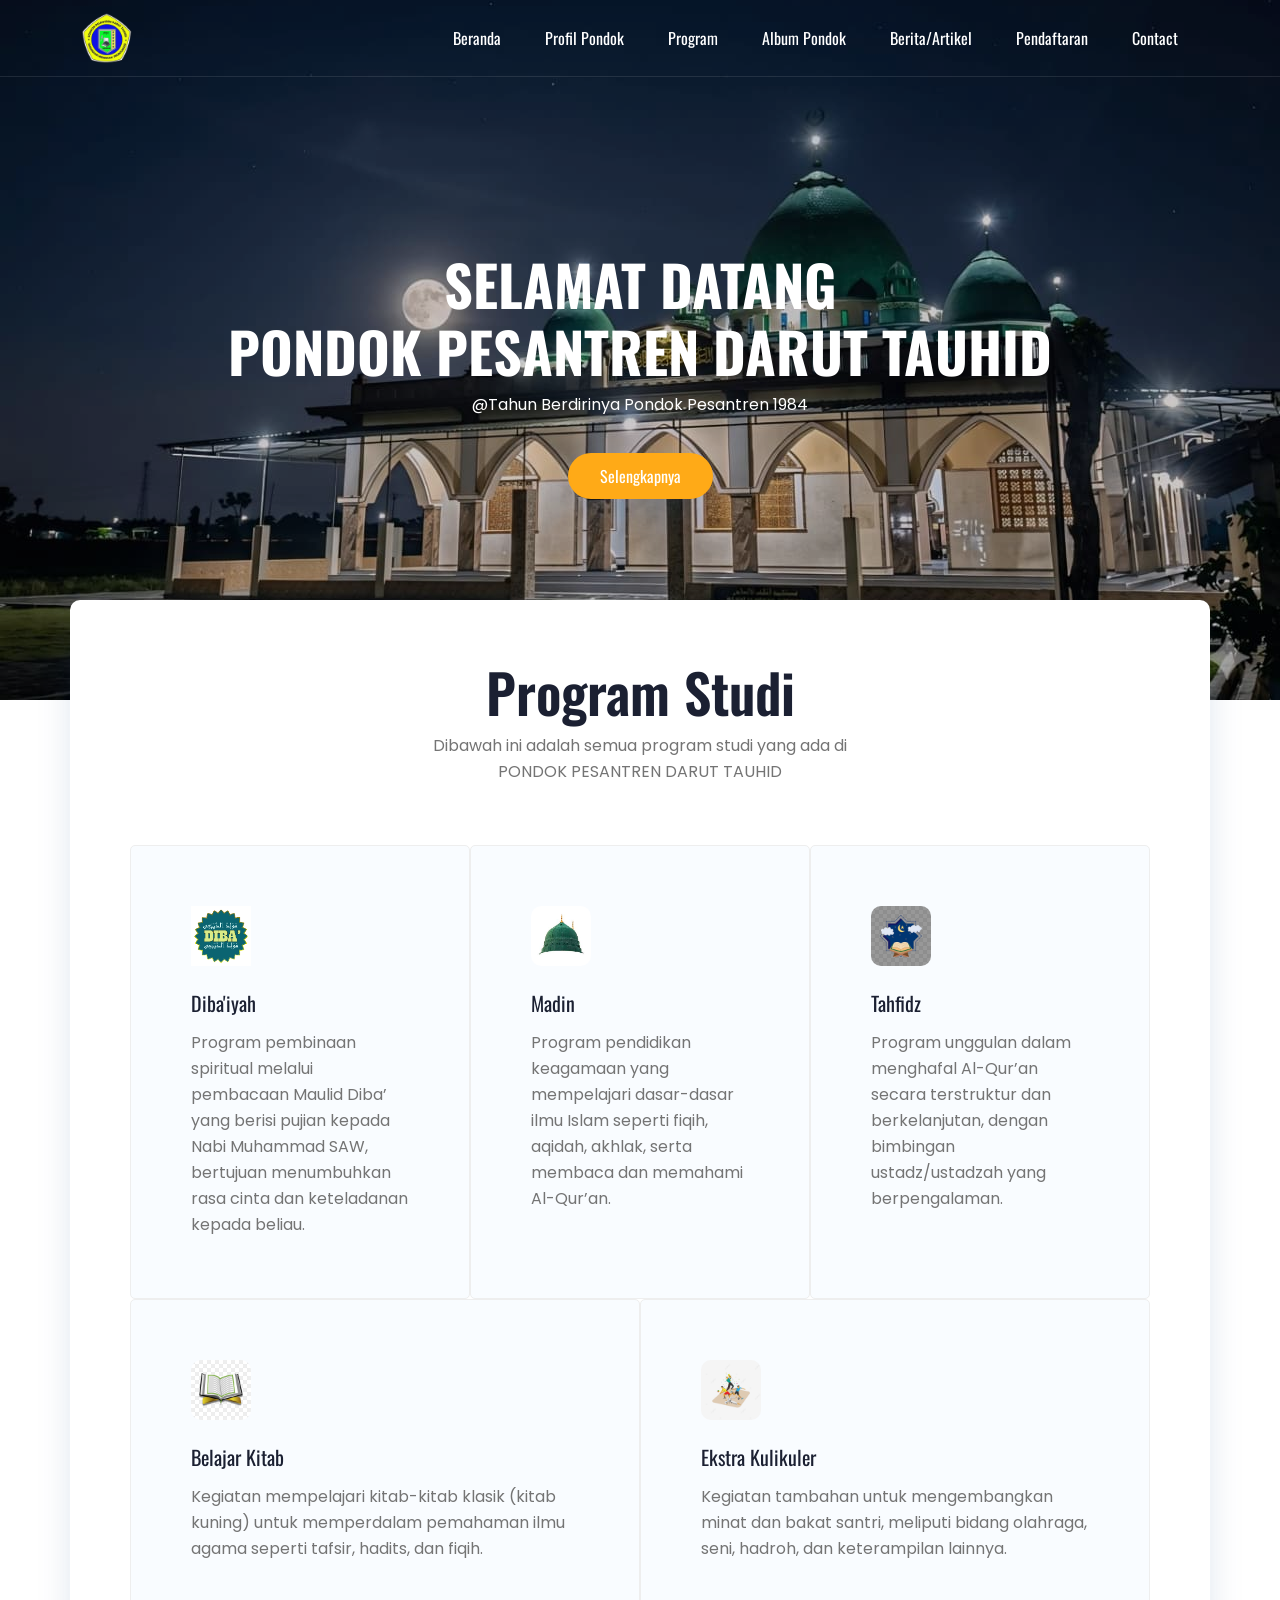
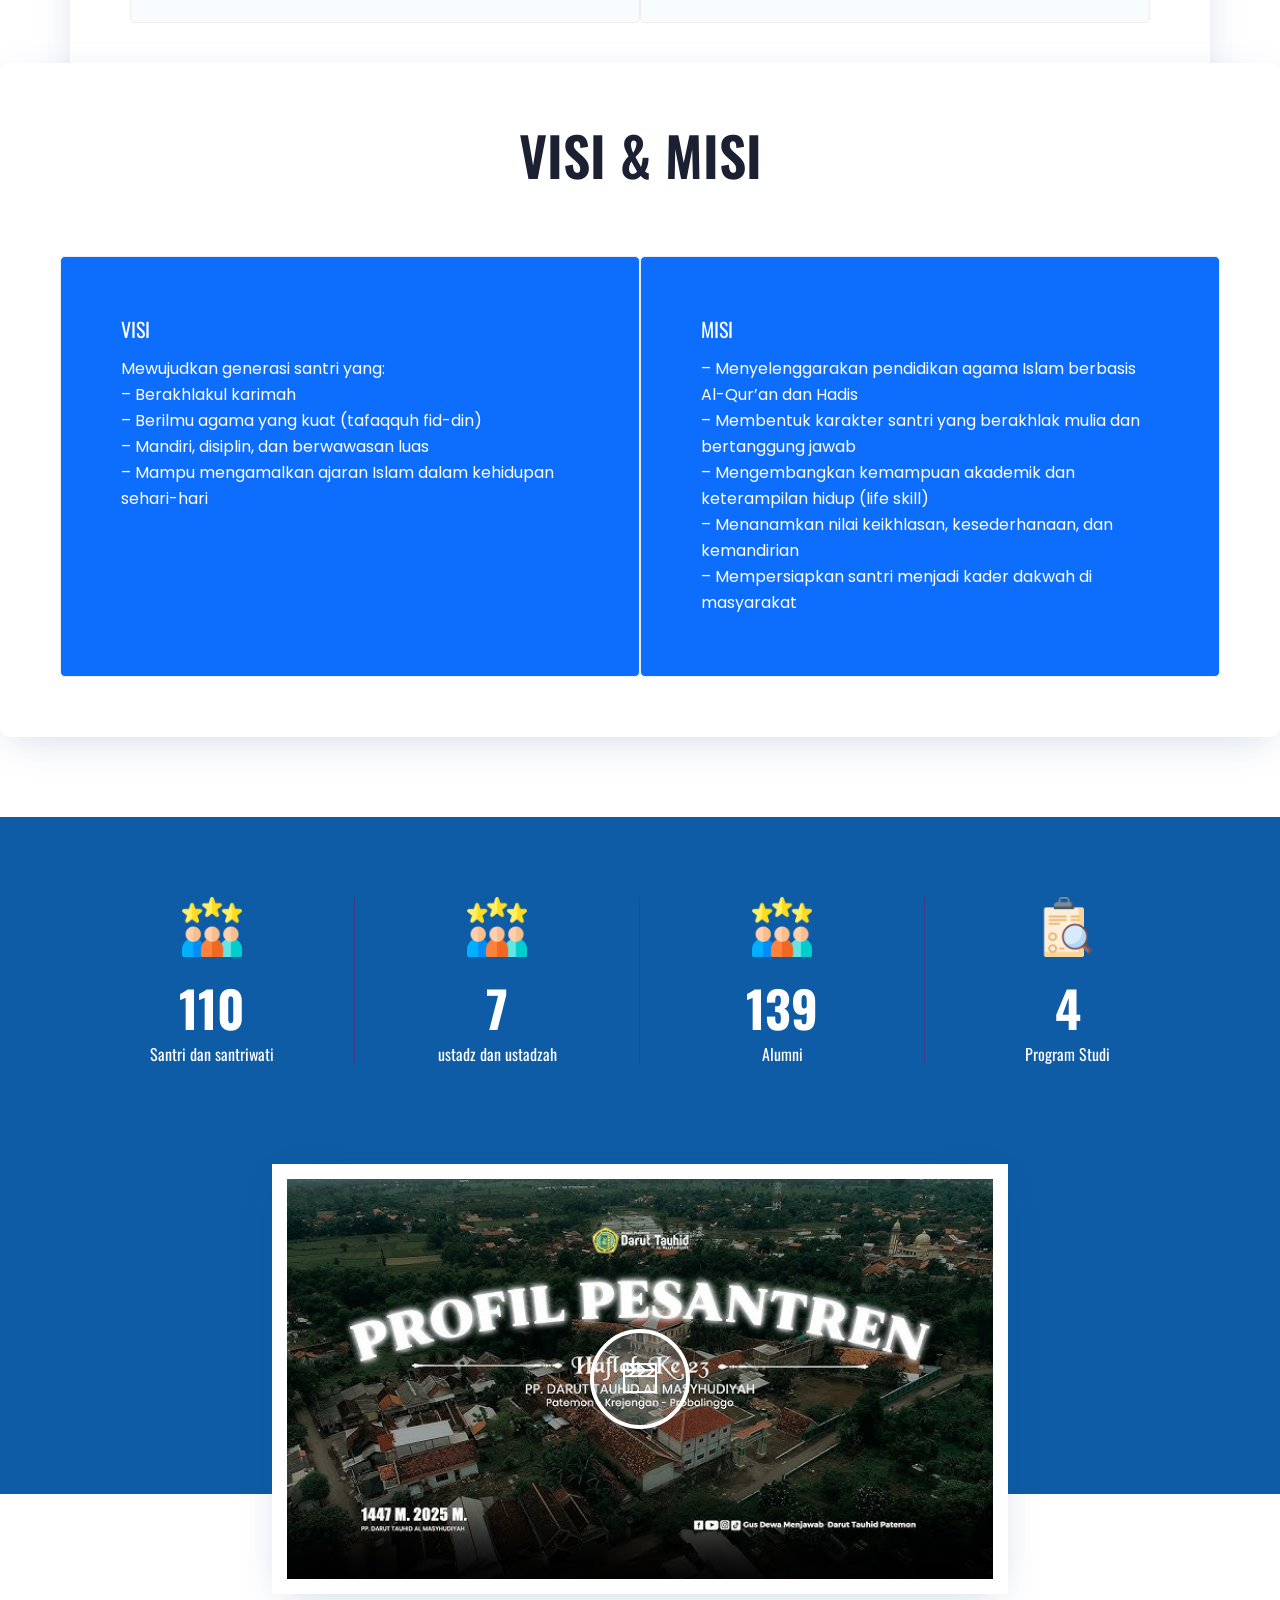
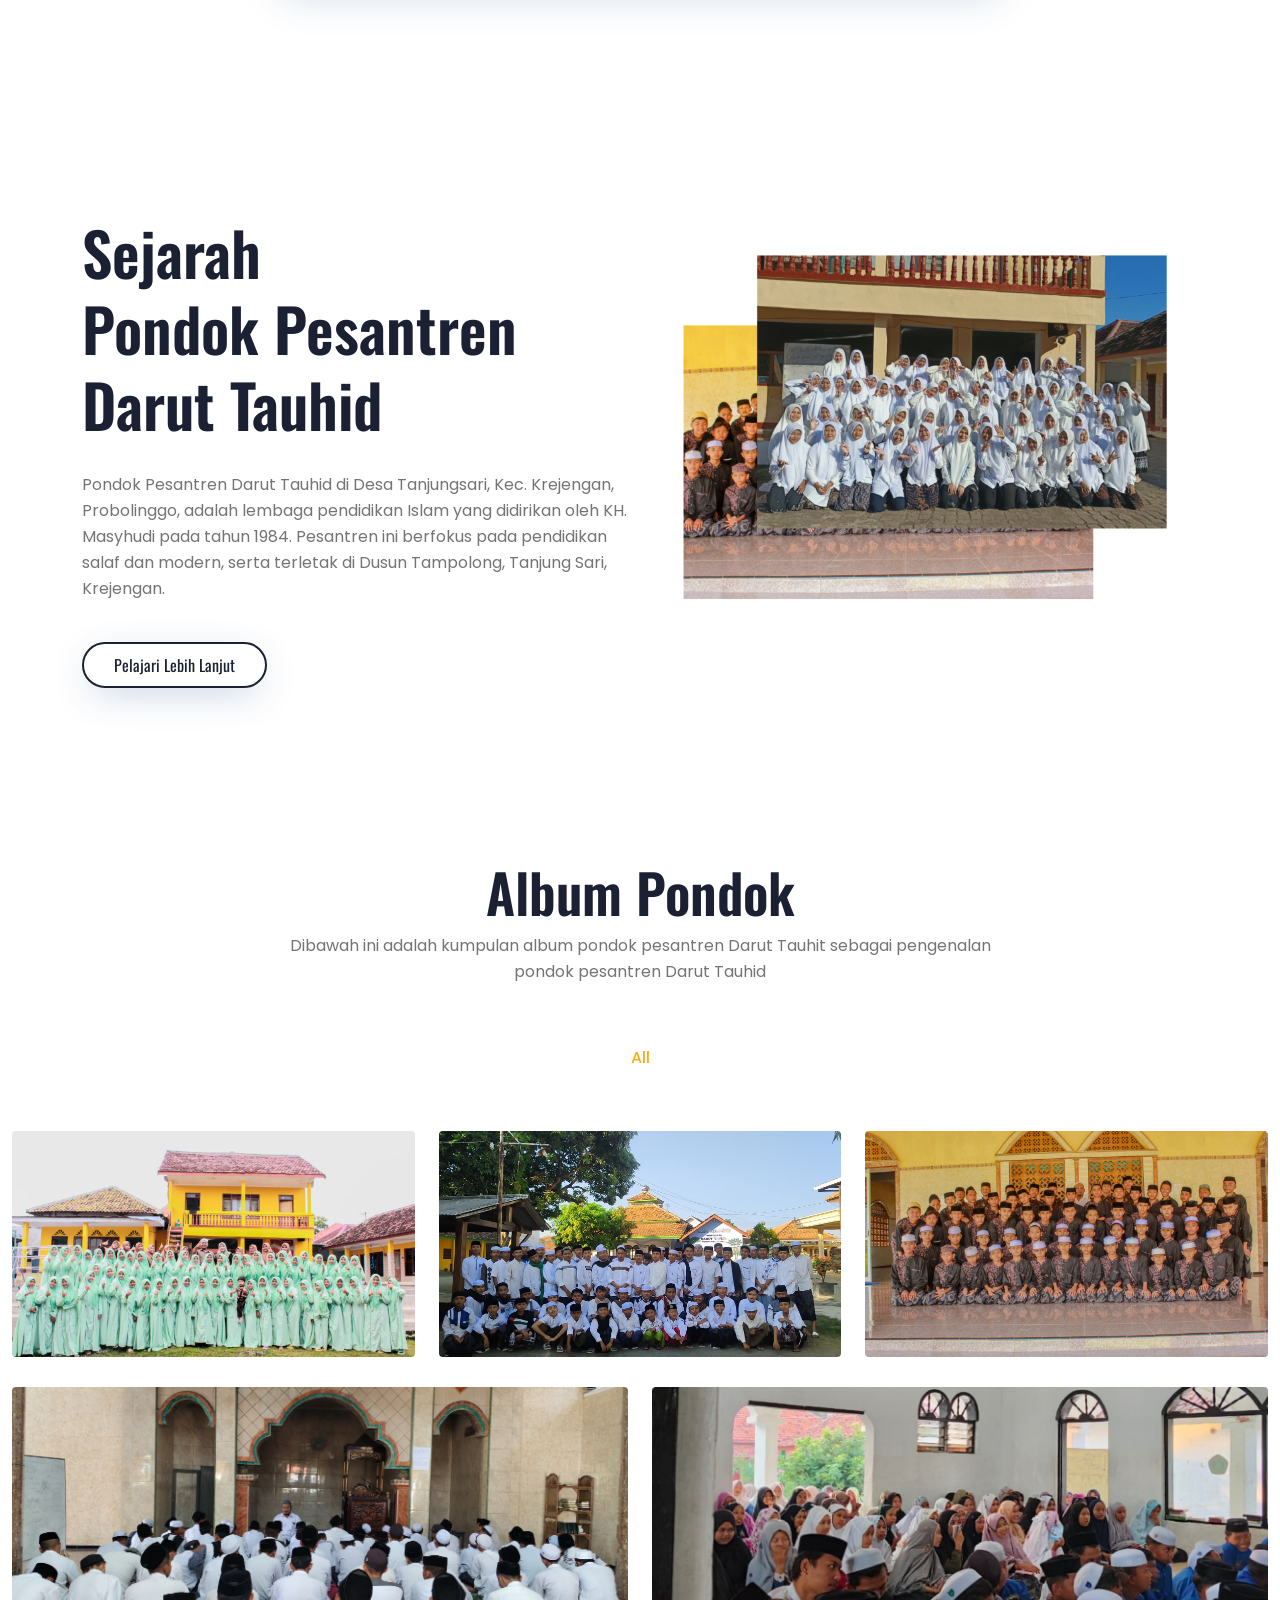
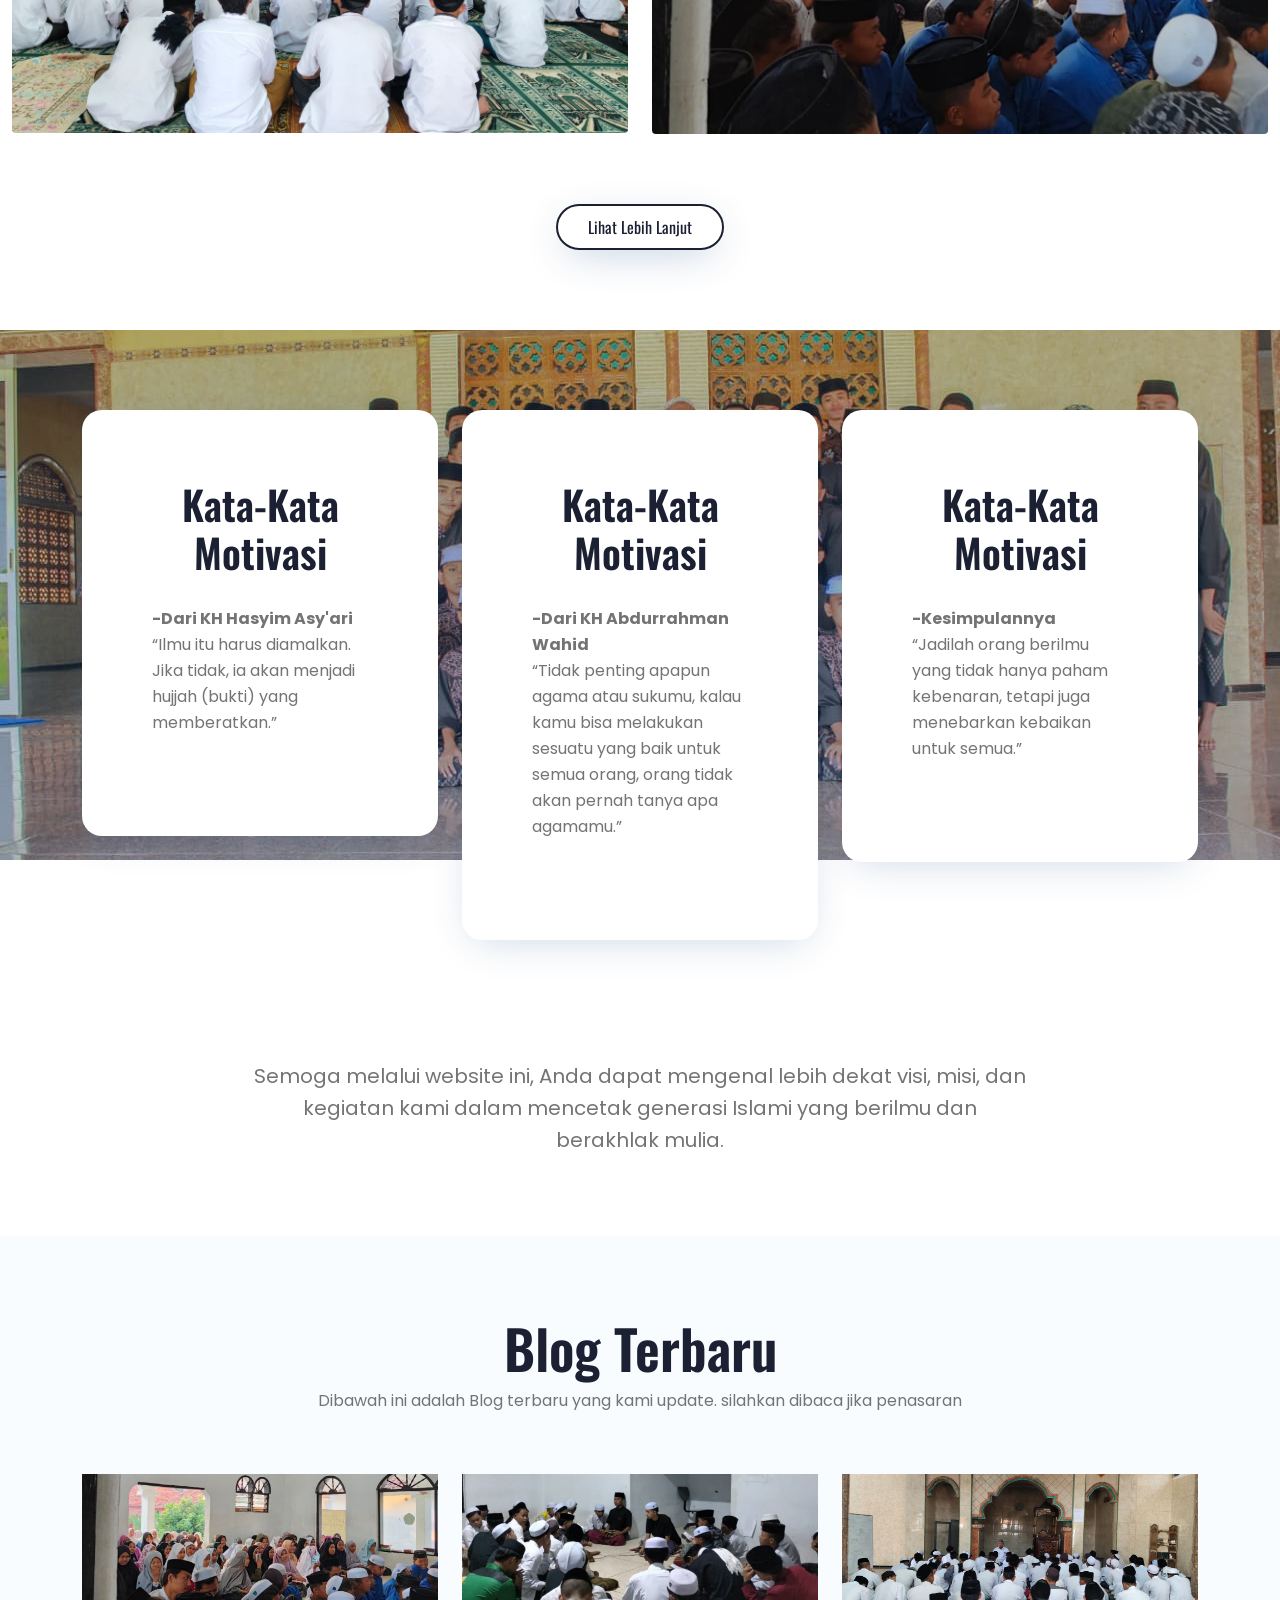
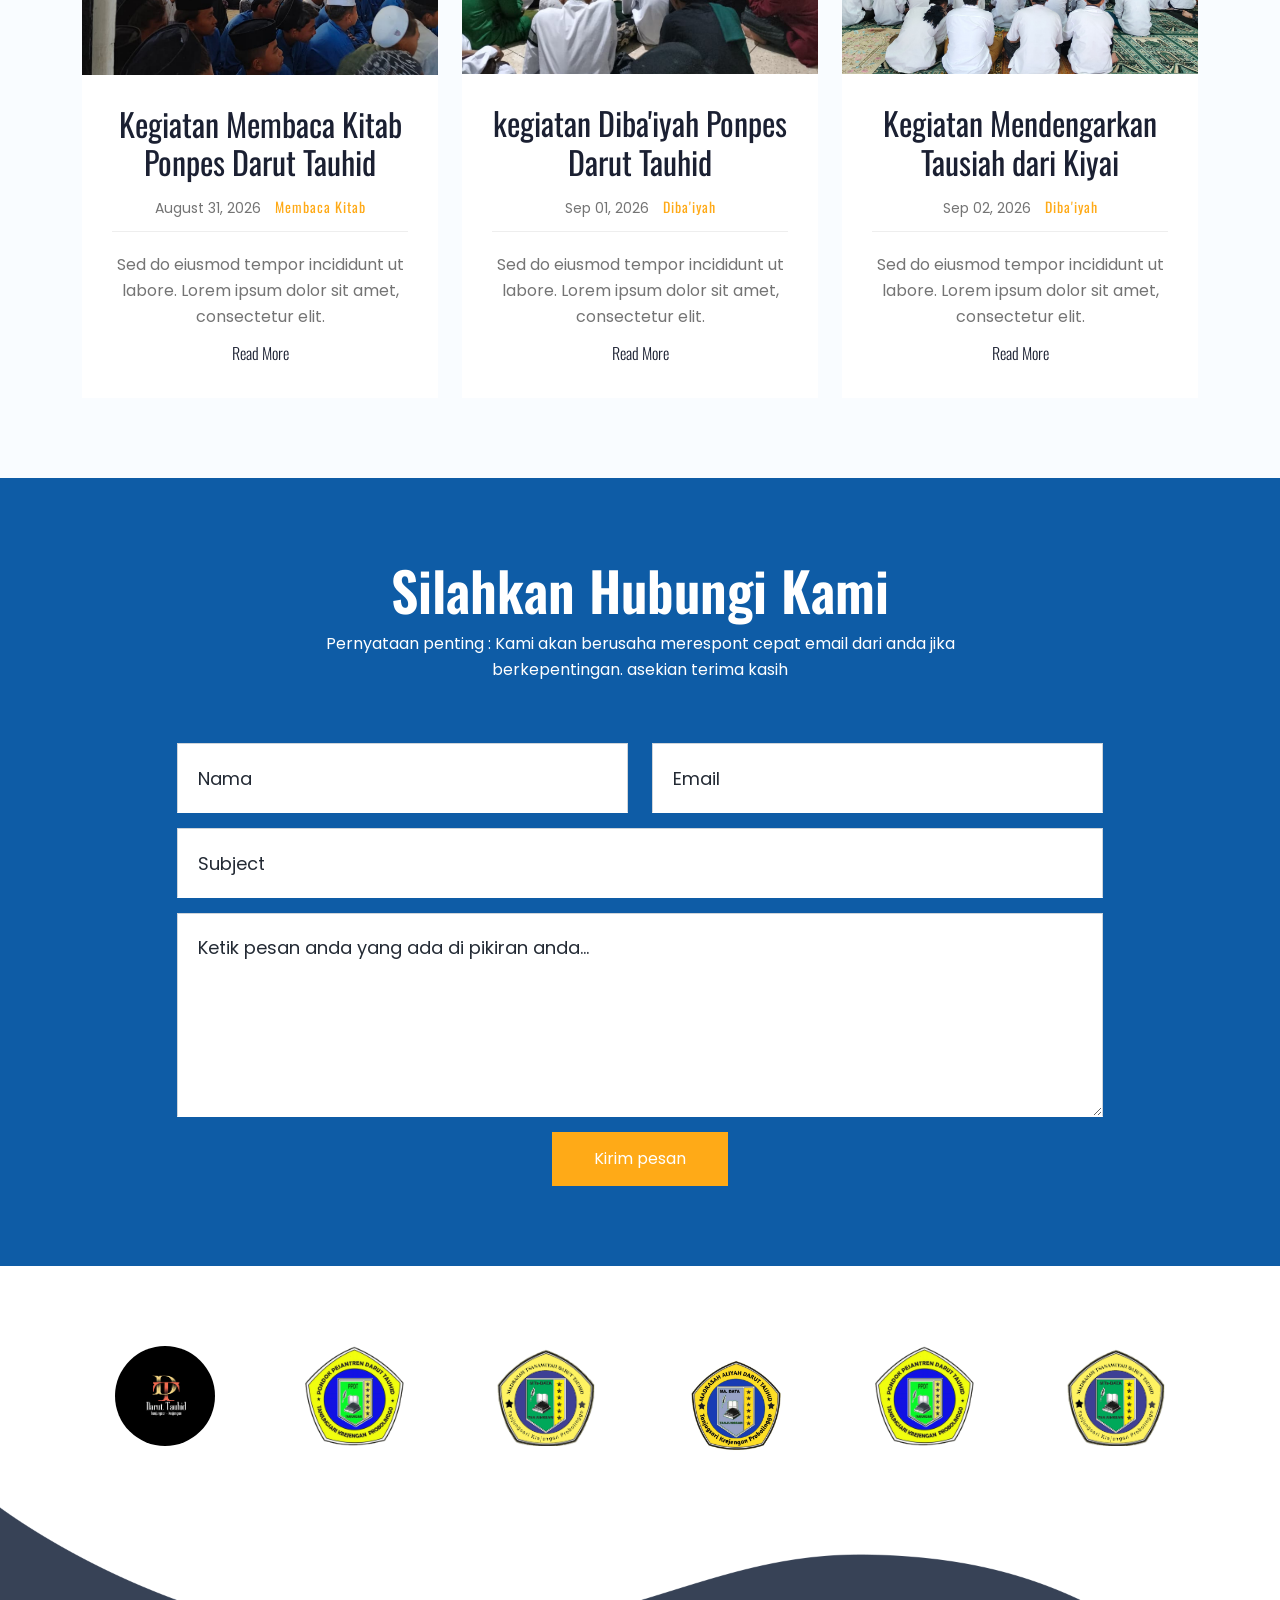
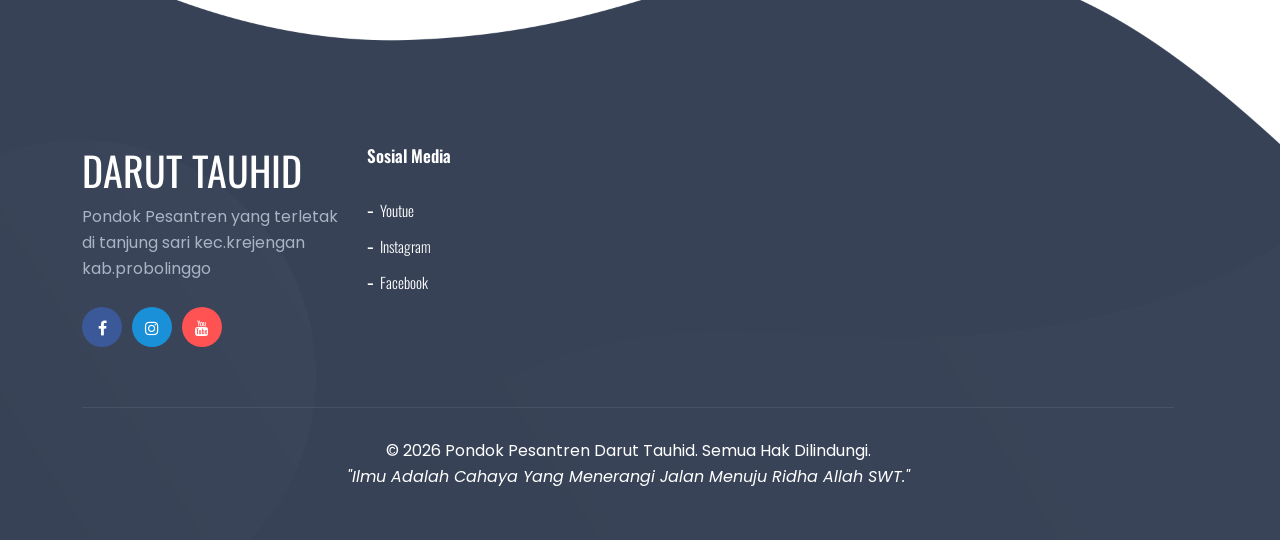
==== commit f55a1f5b: "Update index.html" ====
--- a/index.html
+++ b/index.html
@@ -580,8 +580,8 @@
 				<div class="row">
 					<div class="col-lg-12 text-center">
 						<div class="footer_copyright">
-							<p>&copy; 2026 Ponpes Darut Tauhid. All Rights Reserved by <a href="https://bestwpware.com/" target="_blank">Bestwpware</a></p>
-              <p>Distributed by <a href="https://themewagon.com" target="_blank">ThemeWagon</a></p>
+							<p>&copy; 2026 Pondok Pesantren Darut Tauhid. Semua Hak Dilindungi.</p>
+							<p><em>"Ilmu adalah cahaya yang menerangi jalan menuju ridha Allah SWT."</em></p>
 						</div>
 					</div>
 				</div>				
@@ -620,4 +620,4 @@
 	<script src="assets/js/scripts.js"></script>
 </body>
 
-</html>+</html>
--- a/assets/fonts/themify-icons.css
+++ b/assets/fonts/themify-icons.css
@@ -0,0 +1,1081 @@
+@font-face {
+	font-family: 'themify';
+	src:url('../fonts/themify.eot?-fvbane');
+	src:url('../fonts/themify.eot?#iefix-fvbane') format('embedded-opentype'),
+		url('../fonts/themify.woff?-fvbane') format('woff'),
+		url('../fonts/themify.ttf?-fvbane') format('truetype'),
+		url('../fonts/themify.svg?-fvbane#themify') format('svg');
+	font-weight: normal;
+	font-style: normal;
+}
+
+[class^="ti-"], [class*=" ti-"] {
+	font-family: 'themify';
+	speak: none;
+	font-style: normal;
+	font-weight: normal;
+	font-variant: normal;
+	text-transform: none;
+	line-height: 1;
+
+	/* Better Font Rendering =========== */
+	-webkit-font-smoothing: antialiased;
+	-moz-osx-font-smoothing: grayscale;
+}
+
+.ti-wand:before {
+	content: "\e600";
+}
+.ti-volume:before {
+	content: "\e601";
+}
+.ti-user:before {
+	content: "\e602";
+}
+.ti-unlock:before {
+	content: "\e603";
+}
+.ti-unlink:before {
+	content: "\e604";
+}
+.ti-trash:before {
+	content: "\e605";
+}
+.ti-thought:before {
+	content: "\e606";
+}
+.ti-target:before {
+	content: "\e607";
+}
+.ti-tag:before {
+	content: "\e608";
+}
+.ti-tablet:before {
+	content: "\e609";
+}
+.ti-star:before {
+	content: "\e60a";
+}
+.ti-spray:before {
+	content: "\e60b";
+}
+.ti-signal:before {
+	content: "\e60c";
+}
+.ti-shopping-cart:before {
+	content: "\e60d";
+}
+.ti-shopping-cart-full:before {
+	content: "\e60e";
+}
+.ti-settings:before {
+	content: "\e60f";
+}
+.ti-search:before {
+	content: "\e610";
+}
+.ti-zoom-in:before {
+	content: "\e611";
+}
+.ti-zoom-out:before {
+	content: "\e612";
+}
+.ti-cut:before {
+	content: "\e613";
+}
+.ti-ruler:before {
+	content: "\e614";
+}
+.ti-ruler-pencil:before {
+	content: "\e615";
+}
+.ti-ruler-alt:before {
+	content: "\e616";
+}
+.ti-bookmark:before {
+	content: "\e617";
+}
+.ti-bookmark-alt:before {
+	content: "\e618";
+}
+.ti-reload:before {
+	content: "\e619";
+}
+.ti-plus:before {
+	content: "\e61a";
+}
+.ti-pin:before {
+	content: "\e61b";
+}
+.ti-pencil:before {
+	content: "\e61c";
+}
+.ti-pencil-alt:before {
+	content: "\e61d";
+}
+.ti-paint-roller:before {
+	content: "\e61e";
+}
+.ti-paint-bucket:before {
+	content: "\e61f";
+}
+.ti-na:before {
+	content: "\e620";
+}
+.ti-mobile:before {
+	content: "\e621";
+}
+.ti-minus:before {
+	content: "\e622";
+}
+.ti-medall:before {
+	content: "\e623";
+}
+.ti-medall-alt:before {
+	content: "\e624";
+}
+.ti-marker:before {
+	content: "\e625";
+}
+.ti-marker-alt:before {
+	content: "\e626";
+}
+.ti-arrow-up:before {
+	content: "\e627";
+}
+.ti-arrow-right:before {
+	content: "\e628";
+}
+.ti-arrow-left:before {
+	content: "\e629";
+}
+.ti-arrow-down:before {
+	content: "\e62a";
+}
+.ti-lock:before {
+	content: "\e62b";
+}
+.ti-location-arrow:before {
+	content: "\e62c";
+}
+.ti-link:before {
+	content: "\e62d";
+}
+.ti-layout:before {
+	content: "\e62e";
+}
+.ti-layers:before {
+	content: "\e62f";
+}
+.ti-layers-alt:before {
+	content: "\e630";
+}
+.ti-key:before {
+	content: "\e631";
+}
+.ti-import:before {
+	content: "\e632";
+}
+.ti-image:before {
+	content: "\e633";
+}
+.ti-heart:before {
+	content: "\e634";
+}
+.ti-heart-broken:before {
+	content: "\e635";
+}
+.ti-hand-stop:before {
+	content: "\e636";
+}
+.ti-hand-open:before {
+	content: "\e637";
+}
+.ti-hand-drag:before {
+	content: "\e638";
+}
+.ti-folder:before {
+	content: "\e639";
+}
+.ti-flag:before {
+	content: "\e63a";
+}
+.ti-flag-alt:before {
+	content: "\e63b";
+}
+.ti-flag-alt-2:before {
+	content: "\e63c";
+}
+.ti-eye:before {
+	content: "\e63d";
+}
+.ti-export:before {
+	content: "\e63e";
+}
+.ti-exchange-vertical:before {
+	content: "\e63f";
+}
+.ti-desktop:before {
+	content: "\e640";
+}
+.ti-cup:before {
+	content: "\e641";
+}
+.ti-crown:before {
+	content: "\e642";
+}
+.ti-comments:before {
+	content: "\e643";
+}
+.ti-comment:before {
+	content: "\e644";
+}
+.ti-comment-alt:before {
+	content: "\e645";
+}
+.ti-close:before {
+	content: "\e646";
+}
+.ti-clip:before {
+	content: "\e647";
+}
+.ti-angle-up:before {
+	content: "\e648";
+}
+.ti-angle-right:before {
+	content: "\e649";
+}
+.ti-angle-left:before {
+	content: "\e64a";
+}
+.ti-angle-down:before {
+	content: "\e64b";
+}
+.ti-check:before {
+	content: "\e64c";
+}
+.ti-check-box:before {
+	content: "\e64d";
+}
+.ti-camera:before {
+	content: "\e64e";
+}
+.ti-announcement:before {
+	content: "\e64f";
+}
+.ti-brush:before {
+	content: "\e650";
+}
+.ti-briefcase:before {
+	content: "\e651";
+}
+.ti-bolt:before {
+	content: "\e652";
+}
+.ti-bolt-alt:before {
+	content: "\e653";
+}
+.ti-blackboard:before {
+	content: "\e654";
+}
+.ti-bag:before {
+	content: "\e655";
+}
+.ti-move:before {
+	content: "\e656";
+}
+.ti-arrows-vertical:before {
+	content: "\e657";
+}
+.ti-arrows-horizontal:before {
+	content: "\e658";
+}
+.ti-fullscreen:before {
+	content: "\e659";
+}
+.ti-arrow-top-right:before {
+	content: "\e65a";
+}
+.ti-arrow-top-left:before {
+	content: "\e65b";
+}
+.ti-arrow-circle-up:before {
+	content: "\e65c";
+}
+.ti-arrow-circle-right:before {
+	content: "\e65d";
+}
+.ti-arrow-circle-left:before {
+	content: "\e65e";
+}
+.ti-arrow-circle-down:before {
+	content: "\e65f";
+}
+.ti-angle-double-up:before {
+	content: "\e660";
+}
+.ti-angle-double-right:before {
+	content: "\e661";
+}
+.ti-angle-double-left:before {
+	content: "\e662";
+}
+.ti-angle-double-down:before {
+	content: "\e663";
+}
+.ti-zip:before {
+	content: "\e664";
+}
+.ti-world:before {
+	content: "\e665";
+}
+.ti-wheelchair:before {
+	content: "\e666";
+}
+.ti-view-list:before {
+	content: "\e667";
+}
+.ti-view-list-alt:before {
+	content: "\e668";
+}
+.ti-view-grid:before {
+	content: "\e669";
+}
+.ti-uppercase:before {
+	content: "\e66a";
+}
+.ti-upload:before {
+	content: "\e66b";
+}
+.ti-underline:before {
+	content: "\e66c";
+}
+.ti-truck:before {
+	content: "\e66d";
+}
+.ti-timer:before {
+	content: "\e66e";
+}
+.ti-ticket:before {
+	content: "\e66f";
+}
+.ti-thumb-up:before {
+	content: "\e670";
+}
+.ti-thumb-down:before {
+	content: "\e671";
+}
+.ti-text:before {
+	content: "\e672";
+}
+.ti-stats-up:before {
+	content: "\e673";
+}
+.ti-stats-down:before {
+	content: "\e674";
+}
+.ti-split-v:before {
+	content: "\e675";
+}
+.ti-split-h:before {
+	content: "\e676";
+}
+.ti-smallcap:before {
+	content: "\e677";
+}
+.ti-shine:before {
+	content: "\e678";
+}
+.ti-shift-right:before {
+	content: "\e679";
+}
+.ti-shift-left:before {
+	content: "\e67a";
+}
+.ti-shield:before {
+	content: "\e67b";
+}
+.ti-notepad:before {
+	content: "\e67c";
+}
+.ti-server:before {
+	content: "\e67d";
+}
+.ti-quote-right:before {
+	content: "\e67e";
+}
+.ti-quote-left:before {
+	content: "\e67f";
+}
+.ti-pulse:before {
+	content: "\e680";
+}
+.ti-printer:before {
+	content: "\e681";
+}
+.ti-power-off:before {
+	content: "\e682";
+}
+.ti-plug:before {
+	content: "\e683";
+}
+.ti-pie-chart:before {
+	content: "\e684";
+}
+.ti-paragraph:before {
+	content: "\e685";
+}
+.ti-panel:before {
+	content: "\e686";
+}
+.ti-package:before {
+	content: "\e687";
+}
+.ti-music:before {
+	content: "\e688";
+}
+.ti-music-alt:before {
+	content: "\e689";
+}
+.ti-mouse:before {
+	content: "\e68a";
+}
+.ti-mouse-alt:before {
+	content: "\e68b";
+}
+.ti-money:before {
+	content: "\e68c";
+}
+.ti-microphone:before {
+	content: "\e68d";
+}
+.ti-menu:before {
+	content: "\e68e";
+}
+.ti-menu-alt:before {
+	content: "\e68f";
+}
+.ti-map:before {
+	content: "\e690";
+}
+.ti-map-alt:before {
+	content: "\e691";
+}
+.ti-loop:before {
+	content: "\e692";
+}
+.ti-location-pin:before {
+	content: "\e693";
+}
+.ti-list:before {
+	content: "\e694";
+}
+.ti-light-bulb:before {
+	content: "\e695";
+}
+.ti-Italic:before {
+	content: "\e696";
+}
+.ti-info:before {
+	content: "\e697";
+}
+.ti-infinite:before {
+	content: "\e698";
+}
+.ti-id-badge:before {
+	content: "\e699";
+}
+.ti-hummer:before {
+	content: "\e69a";
+}
+.ti-home:before {
+	content: "\e69b";
+}
+.ti-help:before {
+	content: "\e69c";
+}
+.ti-headphone:before {
+	content: "\e69d";
+}
+.ti-harddrives:before {
+	content: "\e69e";
+}
+.ti-harddrive:before {
+	content: "\e69f";
+}
+.ti-gift:before {
+	content: "\e6a0";
+}
+.ti-game:before {
+	content: "\e6a1";
+}
+.ti-filter:before {
+	content: "\e6a2";
+}
+.ti-files:before {
+	content: "\e6a3";
+}
+.ti-file:before {
+	content: "\e6a4";
+}
+.ti-eraser:before {
+	content: "\e6a5";
+}
+.ti-envelope:before {
+	content: "\e6a6";
+}
+.ti-download:before {
+	content: "\e6a7";
+}
+.ti-direction:before {
+	content: "\e6a8";
+}
+.ti-direction-alt:before {
+	content: "\e6a9";
+}
+.ti-dashboard:before {
+	content: "\e6aa";
+}
+.ti-control-stop:before {
+	content: "\e6ab";
+}
+.ti-control-shuffle:before {
+	content: "\e6ac";
+}
+.ti-control-play:before {
+	content: "\e6ad";
+}
+.ti-control-pause:before {
+	content: "\e6ae";
+}
+.ti-control-forward:before {
+	content: "\e6af";
+}
+.ti-control-backward:before {
+	content: "\e6b0";
+}
+.ti-cloud:before {
+	content: "\e6b1";
+}
+.ti-cloud-up:before {
+	content: "\e6b2";
+}
+.ti-cloud-down:before {
+	content: "\e6b3";
+}
+.ti-clipboard:before {
+	content: "\e6b4";
+}
+.ti-car:before {
+	content: "\e6b5";
+}
+.ti-calendar:before {
+	content: "\e6b6";
+}
+.ti-book:before {
+	content: "\e6b7";
+}
+.ti-bell:before {
+	content: "\e6b8";
+}
+.ti-basketball:before {
+	content: "\e6b9";
+}
+.ti-bar-chart:before {
+	content: "\e6ba";
+}
+.ti-bar-chart-alt:before {
+	content: "\e6bb";
+}
+.ti-back-right:before {
+	content: "\e6bc";
+}
+.ti-back-left:before {
+	content: "\e6bd";
+}
+.ti-arrows-corner:before {
+	content: "\e6be";
+}
+.ti-archive:before {
+	content: "\e6bf";
+}
+.ti-anchor:before {
+	content: "\e6c0";
+}
+.ti-align-right:before {
+	content: "\e6c1";
+}
+.ti-align-left:before {
+	content: "\e6c2";
+}
+.ti-align-justify:before {
+	content: "\e6c3";
+}
+.ti-align-center:before {
+	content: "\e6c4";
+}
+.ti-alert:before {
+	content: "\e6c5";
+}
+.ti-alarm-clock:before {
+	content: "\e6c6";
+}
+.ti-agenda:before {
+	content: "\e6c7";
+}
+.ti-write:before {
+	content: "\e6c8";
+}
+.ti-window:before {
+	content: "\e6c9";
+}
+.ti-widgetized:before {
+	content: "\e6ca";
+}
+.ti-widget:before {
+	content: "\e6cb";
+}
+.ti-widget-alt:before {
+	content: "\e6cc";
+}
+.ti-wallet:before {
+	content: "\e6cd";
+}
+.ti-video-clapper:before {
+	content: "\e6ce";
+}
+.ti-video-camera:before {
+	content: "\e6cf";
+}
+.ti-vector:before {
+	content: "\e6d0";
+}
+.ti-themify-logo:before {
+	content: "\e6d1";
+}
+.ti-themify-favicon:before {
+	content: "\e6d2";
+}
+.ti-themify-favicon-alt:before {
+	content: "\e6d3";
+}
+.ti-support:before {
+	content: "\e6d4";
+}
+.ti-stamp:before {
+	content: "\e6d5";
+}
+.ti-split-v-alt:before {
+	content: "\e6d6";
+}
+.ti-slice:before {
+	content: "\e6d7";
+}
+.ti-shortcode:before {
+	content: "\e6d8";
+}
+.ti-shift-right-alt:before {
+	content: "\e6d9";
+}
+.ti-shift-left-alt:before {
+	content: "\e6da";
+}
+.ti-ruler-alt-2:before {
+	content: "\e6db";
+}
+.ti-receipt:before {
+	content: "\e6dc";
+}
+.ti-pin2:before {
+	content: "\e6dd";
+}
+.ti-pin-alt:before {
+	content: "\e6de";
+}
+.ti-pencil-alt2:before {
+	content: "\e6df";
+}
+.ti-palette:before {
+	content: "\e6e0";
+}
+.ti-more:before {
+	content: "\e6e1";
+}
+.ti-more-alt:before {
+	content: "\e6e2";
+}
+.ti-microphone-alt:before {
+	content: "\e6e3";
+}
+.ti-magnet:before {
+	content: "\e6e4";
+}
+.ti-line-double:before {
+	content: "\e6e5";
+}
+.ti-line-dotted:before {
+	content: "\e6e6";
+}
+.ti-line-dashed:before {
+	content: "\e6e7";
+}
+.ti-layout-width-full:before {
+	content: "\e6e8";
+}
+.ti-layout-width-default:before {
+	content: "\e6e9";
+}
+.ti-layout-width-default-alt:before {
+	content: "\e6ea";
+}
+.ti-layout-tab:before {
+	content: "\e6eb";
+}
+.ti-layout-tab-window:before {
+	content: "\e6ec";
+}
+.ti-layout-tab-v:before {
+	content: "\e6ed";
+}
+.ti-layout-tab-min:before {
+	content: "\e6ee";
+}
+.ti-layout-slider:before {
+	content: "\e6ef";
+}
+.ti-layout-slider-alt:before {
+	content: "\e6f0";
+}
+.ti-layout-sidebar-right:before {
+	content: "\e6f1";
+}
+.ti-layout-sidebar-none:before {
+	content: "\e6f2";
+}
+.ti-layout-sidebar-left:before {
+	content: "\e6f3";
+}
+.ti-layout-placeholder:before {
+	content: "\e6f4";
+}
+.ti-layout-menu:before {
+	content: "\e6f5";
+}
+.ti-layout-menu-v:before {
+	content: "\e6f6";
+}
+.ti-layout-menu-separated:before {
+	content: "\e6f7";
+}
+.ti-layout-menu-full:before {
+	content: "\e6f8";
+}
+.ti-layout-media-right-alt:before {
+	content: "\e6f9";
+}
+.ti-layout-media-right:before {
+	content: "\e6fa";
+}
+.ti-layout-media-overlay:before {
+	content: "\e6fb";
+}
+.ti-layout-media-overlay-alt:before {
+	content: "\e6fc";
+}
+.ti-layout-media-overlay-alt-2:before {
+	content: "\e6fd";
+}
+.ti-layout-media-left-alt:before {
+	content: "\e6fe";
+}
+.ti-layout-media-left:before {
+	content: "\e6ff";
+}
+.ti-layout-media-center-alt:before {
+	content: "\e700";
+}
+.ti-layout-media-center:before {
+	content: "\e701";
+}
+.ti-layout-list-thumb:before {
+	content: "\e702";
+}
+.ti-layout-list-thumb-alt:before {
+	content: "\e703";
+}
+.ti-layout-list-post:before {
+	content: "\e704";
+}
+.ti-layout-list-large-image:before {
+	content: "\e705";
+}
+.ti-layout-line-solid:before {
+	content: "\e706";
+}
+.ti-layout-grid4:before {
+	content: "\e707";
+}
+.ti-layout-grid3:before {
+	content: "\e708";
+}
+.ti-layout-grid2:before {
+	content: "\e709";
+}
+.ti-layout-grid2-thumb:before {
+	content: "\e70a";
+}
+.ti-layout-cta-right:before {
+	content: "\e70b";
+}
+.ti-layout-cta-left:before {
+	content: "\e70c";
+}
+.ti-layout-cta-center:before {
+	content: "\e70d";
+}
+.ti-layout-cta-btn-right:before {
+	content: "\e70e";
+}
+.ti-layout-cta-btn-left:before {
+	content: "\e70f";
+}
+.ti-layout-column4:before {
+	content: "\e710";
+}
+.ti-layout-column3:before {
+	content: "\e711";
+}
+.ti-layout-column2:before {
+	content: "\e712";
+}
+.ti-layout-accordion-separated:before {
+	content: "\e713";
+}
+.ti-layout-accordion-merged:before {
+	content: "\e714";
+}
+.ti-layout-accordion-list:before {
+	content: "\e715";
+}
+.ti-ink-pen:before {
+	content: "\e716";
+}
+.ti-info-alt:before {
+	content: "\e717";
+}
+.ti-help-alt:before {
+	content: "\e718";
+}
+.ti-headphone-alt:before {
+	content: "\e719";
+}
+.ti-hand-point-up:before {
+	content: "\e71a";
+}
+.ti-hand-point-right:before {
+	content: "\e71b";
+}
+.ti-hand-point-left:before {
+	content: "\e71c";
+}
+.ti-hand-point-down:before {
+	content: "\e71d";
+}
+.ti-gallery:before {
+	content: "\e71e";
+}
+.ti-face-smile:before {
+	content: "\e71f";
+}
+.ti-face-sad:before {
+	content: "\e720";
+}
+.ti-credit-card:before {
+	content: "\e721";
+}
+.ti-control-skip-forward:before {
+	content: "\e722";
+}
+.ti-control-skip-backward:before {
+	content: "\e723";
+}
+.ti-control-record:before {
+	content: "\e724";
+}
+.ti-control-eject:before {
+	content: "\e725";
+}
+.ti-comments-smiley:before {
+	content: "\e726";
+}
+.ti-brush-alt:before {
+	content: "\e727";
+}
+.ti-youtube:before {
+	content: "\e728";
+}
+.ti-vimeo:before {
+	content: "\e729";
+}
+.ti-twitter:before {
+	content: "\e72a";
+}
+.ti-time:before {
+	content: "\e72b";
+}
+.ti-tumblr:before {
+	content: "\e72c";
+}
+.ti-skype:before {
+	content: "\e72d";
+}
+.ti-share:before {
+	content: "\e72e";
+}
+.ti-share-alt:before {
+	content: "\e72f";
+}
+.ti-rocket:before {
+	content: "\e730";
+}
+.ti-pinterest:before {
+	content: "\e731";
+}
+.ti-new-window:before {
+	content: "\e732";
+}
+.ti-microsoft:before {
+	content: "\e733";
+}
+.ti-list-ol:before {
+	content: "\e734";
+}
+.ti-linkedin:before {
+	content: "\e735";
+}
+.ti-layout-sidebar-2:before {
+	content: "\e736";
+}
+.ti-layout-grid4-alt:before {
+	content: "\e737";
+}
+.ti-layout-grid3-alt:before {
+	content: "\e738";
+}
+.ti-layout-grid2-alt:before {
+	content: "\e739";
+}
+.ti-layout-column4-alt:before {
+	content: "\e73a";
+}
+.ti-layout-column3-alt:before {
+	content: "\e73b";
+}
+.ti-layout-column2-alt:before {
+	content: "\e73c";
+}
+.ti-instagram:before {
+	content: "\e73d";
+}
+.ti-google:before {
+	content: "\e73e";
+}
+.ti-github:before {
+	content: "\e73f";
+}
+.ti-flickr:before {
+	content: "\e740";
+}
+.ti-facebook:before {
+	content: "\e741";
+}
+.ti-dropbox:before {
+	content: "\e742";
+}
+.ti-dribbble:before {
+	content: "\e743";
+}
+.ti-apple:before {
+	content: "\e744";
+}
+.ti-android:before {
+	content: "\e745";
+}
+.ti-save:before {
+	content: "\e746";
+}
+.ti-save-alt:before {
+	content: "\e747";
+}
+.ti-yahoo:before {
+	content: "\e748";
+}
+.ti-wordpress:before {
+	content: "\e749";
+}
+.ti-vimeo-alt:before {
+	content: "\e74a";
+}
+.ti-twitter-alt:before {
+	content: "\e74b";
+}
+.ti-tumblr-alt:before {
+	content: "\e74c";
+}
+.ti-trello:before {
+	content: "\e74d";
+}
+.ti-stack-overflow:before {
+	content: "\e74e";
+}
+.ti-soundcloud:before {
+	content: "\e74f";
+}
+.ti-sharethis:before {
+	content: "\e750";
+}
+.ti-sharethis-alt:before {
+	content: "\e751";
+}
+.ti-reddit:before {
+	content: "\e752";
+}
+.ti-pinterest-alt:before {
+	content: "\e753";
+}
+.ti-microsoft-alt:before {
+	content: "\e754";
+}
+.ti-linux:before {
+	content: "\e755";
+}
+.ti-jsfiddle:before {
+	content: "\e756";
+}
+.ti-joomla:before {
+	content: "\e757";
+}
+.ti-html5:before {
+	content: "\e758";
+}
+.ti-flickr-alt:before {
+	content: "\e759";
+}
+.ti-email:before {
+	content: "\e75a";
+}
+.ti-drupal:before {
+	content: "\e75b";
+}
+.ti-dropbox-alt:before {
+	content: "\e75c";
+}
+.ti-css3:before {
+	content: "\e75d";
+}
+.ti-rss:before {
+	content: "\e75e";
+}
+.ti-rss-alt:before {
+	content: "\e75f";
+}
--- a/assets/css/fonts.css
+++ b/assets/css/fonts.css
@@ -0,0 +1,4919 @@
+@font-face {
+  font-family: 'icomoon';
+  src:  url('../fonts/icomoon.eot?10si43');
+  src:  url('../fonts/icomoon.eot?10si43#iefix') format('embedded-opentype'),
+    url('../fonts/icomoon.ttf?10si43') format('truetype'),
+    url('../fonts/icomoon.woff?10si43') format('woff'),
+    url('../fonts/icomoon.svg?10si43#icomoon') format('svg');
+  font-weight: normal;
+  font-style: normal;
+}
+
+[class^="icon-"], [class*=" icon-"] {
+  /* use !important to prevent issues with browser extensions that change fonts */
+  font-family: 'icomoon' !important;
+  speak: none;
+  font-style: normal;
+  font-weight: normal;
+  font-variant: normal;
+  text-transform: none;
+  line-height: 1;
+
+  /* Better Font Rendering =========== */
+  -webkit-font-smoothing: antialiased;
+  -moz-osx-font-smoothing: grayscale;
+}
+
+.icon-asterisk:before {
+  content: "\f069";
+}
+.icon-plus:before {
+  content: "\f067";
+}
+.icon-question:before {
+  content: "\f128";
+}
+.icon-minus:before {
+  content: "\f068";
+}
+.icon-glass:before {
+  content: "\f000";
+}
+.icon-music:before {
+  content: "\f001";
+}
+.icon-search:before {
+  content: "\f002";
+}
+.icon-envelope-o:before {
+  content: "\f003";
+}
+.icon-heart:before {
+  content: "\f004";
+}
+.icon-star:before {
+  content: "\f005";
+}
+.icon-star-o:before {
+  content: "\f006";
+}
+.icon-user:before {
+  content: "\f007";
+}
+.icon-film:before {
+  content: "\f008";
+}
+.icon-th-large:before {
+  content: "\f009";
+}
+.icon-th:before {
+  content: "\f00a";
+}
+.icon-th-list:before {
+  content: "\f00b";
+}
+.icon-check:before {
+  content: "\f00c";
+}
+.icon-close:before {
+  content: "\f00d";
+}
+.icon-remove:before {
+  content: "\f00d";
+}
+.icon-times:before {
+  content: "\f00d";
+}
+.icon-search-plus:before {
+  content: "\f00e";
+}
+.icon-search-minus:before {
+  content: "\f010";
+}
+.icon-power-off:before {
+  content: "\f011";
+}
+.icon-signal:before {
+  content: "\f012";
+}
+.icon-cog:before {
+  content: "\f013";
+}
+.icon-gear:before {
+  content: "\f013";
+}
+.icon-trash-o:before {
+  content: "\f014";
+}
+.icon-home:before {
+  content: "\f015";
+}
+.icon-file-o:before {
+  content: "\f016";
+}
+.icon-clock-o:before {
+  content: "\f017";
+}
+.icon-road:before {
+  content: "\f018";
+}
+.icon-download:before {
+  content: "\f019";
+}
+.icon-arrow-circle-o-down:before {
+  content: "\f01a";
+}
+.icon-arrow-circle-o-up:before {
+  content: "\f01b";
+}
+.icon-inbox:before {
+  content: "\f01c";
+}
+.icon-play-circle-o:before {
+  content: "\f01d";
+}
+.icon-repeat:before {
+  content: "\f01e";
+}
+.icon-rotate-right:before {
+  content: "\f01e";
+}
+.icon-refresh:before {
+  content: "\f021";
+}
+.icon-list-alt:before {
+  content: "\f022";
+}
+.icon-lock:before {
+  content: "\f023";
+}
+.icon-flag:before {
+  content: "\f024";
+}
+.icon-headphones:before {
+  content: "\f025";
+}
+.icon-volume-off:before {
+  content: "\f026";
+}
+.icon-volume-down:before {
+  content: "\f027";
+}
+.icon-volume-up:before {
+  content: "\f028";
+}
+.icon-qrcode:before {
+  content: "\f029";
+}
+.icon-barcode:before {
+  content: "\f02a";
+}
+.icon-tag:before {
+  content: "\f02b";
+}
+.icon-tags:before {
+  content: "\f02c";
+}
+.icon-book:before {
+  content: "\f02d";
+}
+.icon-bookmark:before {
+  content: "\f02e";
+}
+.icon-print:before {
+  content: "\f02f";
+}
+.icon-camera:before {
+  content: "\f030";
+}
+.icon-font:before {
+  content: "\f031";
+}
+.icon-bold:before {
+  content: "\f032";
+}
+.icon-italic:before {
+  content: "\f033";
+}
+.icon-text-height:before {
+  content: "\f034";
+}
+.icon-text-width:before {
+  content: "\f035";
+}
+.icon-align-left:before {
+  content: "\f036";
+}
+.icon-align-center:before {
+  content: "\f037";
+}
+.icon-align-right:before {
+  content: "\f038";
+}
+.icon-align-justify:before {
+  content: "\f039";
+}
+.icon-list:before {
+  content: "\f03a";
+}
+.icon-dedent:before {
+  content: "\f03b";
+}
+.icon-outdent:before {
+  content: "\f03b";
+}
+.icon-indent:before {
+  content: "\f03c";
+}
+.icon-video-camera:before {
+  content: "\f03d";
+}
+.icon-image:before {
+  content: "\f03e";
+}
+.icon-photo:before {
+  content: "\f03e";
+}
+.icon-picture-o:before {
+  content: "\f03e";
+}
+.icon-pencil:before {
+  content: "\f040";
+}
+.icon-map-marker:before {
+  content: "\f041";
+}
+.icon-adjust:before {
+  content: "\f042";
+}
+.icon-tint:before {
+  content: "\f043";
+}
+.icon-edit:before {
+  content: "\f044";
+}
+.icon-pencil-square-o:before {
+  content: "\f044";
+}
+.icon-share-square-o:before {
+  content: "\f045";
+}
+.icon-check-square-o:before {
+  content: "\f046";
+}
+.icon-arrows:before {
+  content: "\f047";
+}
+.icon-step-backward:before {
+  content: "\f048";
+}
+.icon-fast-backward:before {
+  content: "\f049";
+}
+.icon-backward:before {
+  content: "\f04a";
+}
+.icon-play:before {
+  content: "\f04b";
+}
+.icon-pause:before {
+  content: "\f04c";
+}
+.icon-stop:before {
+  content: "\f04d";
+}
+.icon-forward:before {
+  content: "\f04e";
+}
+.icon-fast-forward:before {
+  content: "\f050";
+}
+.icon-step-forward:before {
+  content: "\f051";
+}
+.icon-eject:before {
+  content: "\f052";
+}
+.icon-chevron-left:before {
+  content: "\f053";
+}
+.icon-chevron-right:before {
+  content: "\f054";
+}
+.icon-plus-circle:before {
+  content: "\f055";
+}
+.icon-minus-circle:before {
+  content: "\f056";
+}
+.icon-times-circle:before {
+  content: "\f057";
+}
+.icon-check-circle:before {
+  content: "\f058";
+}
+.icon-question-circle:before {
+  content: "\f059";
+}
+.icon-info-circle:before {
+  content: "\f05a";
+}
+.icon-crosshairs:before {
+  content: "\f05b";
+}
+.icon-times-circle-o:before {
+  content: "\f05c";
+}
+.icon-check-circle-o:before {
+  content: "\f05d";
+}
+.icon-ban:before {
+  content: "\f05e";
+}
+.icon-arrow-left:before {
+  content: "\f060";
+}
+.icon-arrow-right:before {
+  content: "\f061";
+}
+.icon-arrow-up:before {
+  content: "\f062";
+}
+.icon-arrow-down:before {
+  content: "\f063";
+}
+.icon-mail-forward:before {
+  content: "\f064";
+}
+.icon-share:before {
+  content: "\f064";
+}
+.icon-expand:before {
+  content: "\f065";
+}
+.icon-compress:before {
+  content: "\f066";
+}
+.icon-exclamation-circle:before {
+  content: "\f06a";
+}
+.icon-gift:before {
+  content: "\f06b";
+}
+.icon-leaf:before {
+  content: "\f06c";
+}
+.icon-fire:before {
+  content: "\f06d";
+}
+.icon-eye:before {
+  content: "\f06e";
+}
+.icon-eye-slash:before {
+  content: "\f070";
+}
+.icon-exclamation-triangle:before {
+  content: "\f071";
+}
+.icon-warning:before {
+  content: "\f071";
+}
+.icon-plane:before {
+  content: "\f072";
+}
+.icon-calendar:before {
+  content: "\f073";
+}
+.icon-random:before {
+  content: "\f074";
+}
+.icon-comment:before {
+  content: "\f075";
+}
+.icon-magnet:before {
+  content: "\f076";
+}
+.icon-chevron-up:before {
+  content: "\f077";
+}
+.icon-chevron-down:before {
+  content: "\f078";
+}
+.icon-retweet:before {
+  content: "\f079";
+}
+.icon-shopping-cart:before {
+  content: "\f07a";
+}
+.icon-folder:before {
+  content: "\f07b";
+}
+.icon-folder-open:before {
+  content: "\f07c";
+}
+.icon-arrows-v:before {
+  content: "\f07d";
+}
+.icon-arrows-h:before {
+  content: "\f07e";
+}
+.icon-bar-chart:before {
+  content: "\f080";
+}
+.icon-bar-chart-o:before {
+  content: "\f080";
+}
+.icon-twitter-square:before {
+  content: "\f081";
+}
+.icon-facebook-square:before {
+  content: "\f082";
+}
+.icon-camera-retro:before {
+  content: "\f083";
+}
+.icon-key:before {
+  content: "\f084";
+}
+.icon-cogs:before {
+  content: "\f085";
+}
+.icon-gears:before {
+  content: "\f085";
+}
+.icon-comments:before {
+  content: "\f086";
+}
+.icon-thumbs-o-up:before {
+  content: "\f087";
+}
+.icon-thumbs-o-down:before {
+  content: "\f088";
+}
+.icon-star-half:before {
+  content: "\f089";
+}
+.icon-heart-o:before {
+  content: "\f08a";
+}
+.icon-sign-out:before {
+  content: "\f08b";
+}
+.icon-linkedin-square:before {
+  content: "\f08c";
+}
+.icon-thumb-tack:before {
+  content: "\f08d";
+}
+.icon-external-link:before {
+  content: "\f08e";
+}
+.icon-sign-in:before {
+  content: "\f090";
+}
+.icon-trophy:before {
+  content: "\f091";
+}
+.icon-github-square:before {
+  content: "\f092";
+}
+.icon-upload:before {
+  content: "\f093";
+}
+.icon-lemon-o:before {
+  content: "\f094";
+}
+.icon-phone:before {
+  content: "\f095";
+}
+.icon-square-o:before {
+  content: "\f096";
+}
+.icon-bookmark-o:before {
+  content: "\f097";
+}
+.icon-phone-square:before {
+  content: "\f098";
+}
+.icon-twitter:before {
+  content: "\f099";
+}
+.icon-facebook:before {
+  content: "\f09a";
+}
+.icon-facebook-f:before {
+  content: "\f09a";
+}
+.icon-github:before {
+  content: "\f09b";
+}
+.icon-unlock:before {
+  content: "\f09c";
+}
+.icon-credit-card:before {
+  content: "\f09d";
+}
+.icon-feed:before {
+  content: "\f09e";
+}
+.icon-rss:before {
+  content: "\f09e";
+}
+.icon-hdd-o:before {
+  content: "\f0a0";
+}
+.icon-bullhorn:before {
+  content: "\f0a1";
+}
+.icon-bell-o:before {
+  content: "\f0a2";
+}
+.icon-certificate:before {
+  content: "\f0a3";
+}
+.icon-hand-o-right:before {
+  content: "\f0a4";
+}
+.icon-hand-o-left:before {
+  content: "\f0a5";
+}
+.icon-hand-o-up:before {
+  content: "\f0a6";
+}
+.icon-hand-o-down:before {
+  content: "\f0a7";
+}
+.icon-arrow-circle-left:before {
+  content: "\f0a8";
+}
+.icon-arrow-circle-right:before {
+  content: "\f0a9";
+}
+.icon-arrow-circle-up:before {
+  content: "\f0aa";
+}
+.icon-arrow-circle-down:before {
+  content: "\f0ab";
+}
+.icon-globe:before {
+  content: "\f0ac";
+}
+.icon-wrench:before {
+  content: "\f0ad";
+}
+.icon-tasks:before {
+  content: "\f0ae";
+}
+.icon-filter:before {
+  content: "\f0b0";
+}
+.icon-briefcase:before {
+  content: "\f0b1";
+}
+.icon-arrows-alt:before {
+  content: "\f0b2";
+}
+.icon-group:before {
+  content: "\f0c0";
+}
+.icon-users:before {
+  content: "\f0c0";
+}
+.icon-chain:before {
+  content: "\f0c1";
+}
+.icon-link:before {
+  content: "\f0c1";
+}
+.icon-cloud:before {
+  content: "\f0c2";
+}
+.icon-flask:before {
+  content: "\f0c3";
+}
+.icon-cut:before {
+  content: "\f0c4";
+}
+.icon-scissors:before {
+  content: "\f0c4";
+}
+.icon-copy:before {
+  content: "\f0c5";
+}
+.icon-files-o:before {
+  content: "\f0c5";
+}
+.icon-paperclip:before {
+  content: "\f0c6";
+}
+.icon-floppy-o:before {
+  content: "\f0c7";
+}
+.icon-save:before {
+  content: "\f0c7";
+}
+.icon-square:before {
+  content: "\f0c8";
+}
+.icon-bars:before {
+  content: "\f0c9";
+}
+.icon-navicon:before {
+  content: "\f0c9";
+}
+.icon-reorder:before {
+  content: "\f0c9";
+}
+.icon-list-ul:before {
+  content: "\f0ca";
+}
+.icon-list-ol:before {
+  content: "\f0cb";
+}
+.icon-strikethrough:before {
+  content: "\f0cc";
+}
+.icon-underline:before {
+  content: "\f0cd";
+}
+.icon-table:before {
+  content: "\f0ce";
+}
+.icon-magic:before {
+  content: "\f0d0";
+}
+.icon-truck:before {
+  content: "\f0d1";
+}
+.icon-pinterest:before {
+  content: "\f0d2";
+}
+.icon-pinterest-square:before {
+  content: "\f0d3";
+}
+.icon-google-plus-square:before {
+  content: "\f0d4";
+}
+.icon-google-plus:before {
+  content: "\f0d5";
+}
+.icon-money:before {
+  content: "\f0d6";
+}
+.icon-caret-down:before {
+  content: "\f0d7";
+}
+.icon-caret-up:before {
+  content: "\f0d8";
+}
+.icon-caret-left:before {
+  content: "\f0d9";
+}
+.icon-caret-right:before {
+  content: "\f0da";
+}
+.icon-columns:before {
+  content: "\f0db";
+}
+.icon-sort:before {
+  content: "\f0dc";
+}
+.icon-unsorted:before {
+  content: "\f0dc";
+}
+.icon-sort-desc:before {
+  content: "\f0dd";
+}
+.icon-sort-down:before {
+  content: "\f0dd";
+}
+.icon-sort-asc:before {
+  content: "\f0de";
+}
+.icon-sort-up:before {
+  content: "\f0de";
+}
+.icon-envelope:before {
+  content: "\f0e0";
+}
+.icon-linkedin:before {
+  content: "\f0e1";
+}
+.icon-rotate-left:before {
+  content: "\f0e2";
+}
+.icon-undo:before {
+  content: "\f0e2";
+}
+.icon-gavel:before {
+  content: "\f0e3";
+}
+.icon-legal:before {
+  content: "\f0e3";
+}
+.icon-dashboard:before {
+  content: "\f0e4";
+}
+.icon-tachometer:before {
+  content: "\f0e4";
+}
+.icon-comment-o:before {
+  content: "\f0e5";
+}
+.icon-comments-o:before {
+  content: "\f0e6";
+}
+.icon-bolt:before {
+  content: "\f0e7";
+}
+.icon-flash:before {
+  content: "\f0e7";
+}
+.icon-sitemap:before {
+  content: "\f0e8";
+}
+.icon-umbrella:before {
+  content: "\f0e9";
+}
+.icon-clipboard:before {
+  content: "\f0ea";
+}
+.icon-paste:before {
+  content: "\f0ea";
+}
+.icon-lightbulb-o:before {
+  content: "\f0eb";
+}
+.icon-exchange:before {
+  content: "\f0ec";
+}
+.icon-cloud-download:before {
+  content: "\f0ed";
+}
+.icon-cloud-upload:before {
+  content: "\f0ee";
+}
+.icon-user-md:before {
+  content: "\f0f0";
+}
+.icon-stethoscope:before {
+  content: "\f0f1";
+}
+.icon-suitcase:before {
+  content: "\f0f2";
+}
+.icon-bell:before {
+  content: "\f0f3";
+}
+.icon-coffee:before {
+  content: "\f0f4";
+}
+.icon-cutlery:before {
+  content: "\f0f5";
+}
+.icon-file-text-o:before {
+  content: "\f0f6";
+}
+.icon-building-o:before {
+  content: "\f0f7";
+}
+.icon-hospital-o:before {
+  content: "\f0f8";
+}
+.icon-ambulance:before {
+  content: "\f0f9";
+}
+.icon-medkit:before {
+  content: "\f0fa";
+}
+.icon-fighter-jet:before {
+  content: "\f0fb";
+}
+.icon-beer:before {
+  content: "\f0fc";
+}
+.icon-h-square:before {
+  content: "\f0fd";
+}
+.icon-plus-square:before {
+  content: "\f0fe";
+}
+.icon-angle-double-left:before {
+  content: "\f100";
+}
+.icon-angle-double-right:before {
+  content: "\f101";
+}
+.icon-angle-double-up:before {
+  content: "\f102";
+}
+.icon-angle-double-down:before {
+  content: "\f103";
+}
+.icon-angle-left:before {
+  content: "\f104";
+}
+.icon-angle-right:before {
+  content: "\f105";
+}
+.icon-angle-up:before {
+  content: "\f106";
+}
+.icon-angle-down:before {
+  content: "\f107";
+}
+.icon-desktop:before {
+  content: "\f108";
+}
+.icon-laptop:before {
+  content: "\f109";
+}
+.icon-tablet:before {
+  content: "\f10a";
+}
+.icon-mobile:before {
+  content: "\f10b";
+}
+.icon-mobile-phone:before {
+  content: "\f10b";
+}
+.icon-circle-o:before {
+  content: "\f10c";
+}
+.icon-quote-left:before {
+  content: "\f10d";
+}
+.icon-quote-right:before {
+  content: "\f10e";
+}
+.icon-spinner:before {
+  content: "\f110";
+}
+.icon-circle:before {
+  content: "\f111";
+}
+.icon-mail-reply:before {
+  content: "\f112";
+}
+.icon-reply:before {
+  content: "\f112";
+}
+.icon-github-alt:before {
+  content: "\f113";
+}
+.icon-folder-o:before {
+  content: "\f114";
+}
+.icon-folder-open-o:before {
+  content: "\f115";
+}
+.icon-smile-o:before {
+  content: "\f118";
+}
+.icon-frown-o:before {
+  content: "\f119";
+}
+.icon-meh-o:before {
+  content: "\f11a";
+}
+.icon-gamepad:before {
+  content: "\f11b";
+}
+.icon-keyboard-o:before {
+  content: "\f11c";
+}
+.icon-flag-o:before {
+  content: "\f11d";
+}
+.icon-flag-checkered:before {
+  content: "\f11e";
+}
+.icon-terminal:before {
+  content: "\f120";
+}
+.icon-code:before {
+  content: "\f121";
+}
+.icon-mail-reply-all:before {
+  content: "\f122";
+}
+.icon-reply-all:before {
+  content: "\f122";
+}
+.icon-star-half-empty:before {
+  content: "\f123";
+}
+.icon-star-half-full:before {
+  content: "\f123";
+}
+.icon-star-half-o:before {
+  content: "\f123";
+}
+.icon-location-arrow:before {
+  content: "\f124";
+}
+.icon-crop:before {
+  content: "\f125";
+}
+.icon-code-fork:before {
+  content: "\f126";
+}
+.icon-chain-broken:before {
+  content: "\f127";
+}
+.icon-unlink:before {
+  content: "\f127";
+}
+.icon-info:before {
+  content: "\f129";
+}
+.icon-exclamation:before {
+  content: "\f12a";
+}
+.icon-superscript:before {
+  content: "\f12b";
+}
+.icon-subscript:before {
+  content: "\f12c";
+}
+.icon-eraser:before {
+  content: "\f12d";
+}
+.icon-puzzle-piece:before {
+  content: "\f12e";
+}
+.icon-microphone:before {
+  content: "\f130";
+}
+.icon-microphone-slash:before {
+  content: "\f131";
+}
+.icon-shield:before {
+  content: "\f132";
+}
+.icon-calendar-o:before {
+  content: "\f133";
+}
+.icon-fire-extinguisher:before {
+  content: "\f134";
+}
+.icon-rocket:before {
+  content: "\f135";
+}
+.icon-maxcdn:before {
+  content: "\f136";
+}
+.icon-chevron-circle-left:before {
+  content: "\f137";
+}
+.icon-chevron-circle-right:before {
+  content: "\f138";
+}
+.icon-chevron-circle-up:before {
+  content: "\f139";
+}
+.icon-chevron-circle-down:before {
+  content: "\f13a";
+}
+.icon-html5:before {
+  content: "\f13b";
+}
+.icon-css3:before {
+  content: "\f13c";
+}
+.icon-anchor:before {
+  content: "\f13d";
+}
+.icon-unlock-alt:before {
+  content: "\f13e";
+}
+.icon-bullseye:before {
+  content: "\f140";
+}
+.icon-ellipsis-h:before {
+  content: "\f141";
+}
+.icon-ellipsis-v:before {
+  content: "\f142";
+}
+.icon-rss-square:before {
+  content: "\f143";
+}
+.icon-play-circle:before {
+  content: "\f144";
+}
+.icon-ticket:before {
+  content: "\f145";
+}
+.icon-minus-square:before {
+  content: "\f146";
+}
+.icon-minus-square-o:before {
+  content: "\f147";
+}
+.icon-level-up:before {
+  content: "\f148";
+}
+.icon-level-down:before {
+  content: "\f149";
+}
+.icon-check-square:before {
+  content: "\f14a";
+}
+.icon-pencil-square:before {
+  content: "\f14b";
+}
+.icon-external-link-square:before {
+  content: "\f14c";
+}
+.icon-share-square:before {
+  content: "\f14d";
+}
+.icon-compass:before {
+  content: "\f14e";
+}
+.icon-caret-square-o-down:before {
+  content: "\f150";
+}
+.icon-toggle-down:before {
+  content: "\f150";
+}
+.icon-caret-square-o-up:before {
+  content: "\f151";
+}
+.icon-toggle-up:before {
+  content: "\f151";
+}
+.icon-caret-square-o-right:before {
+  content: "\f152";
+}
+.icon-toggle-right:before {
+  content: "\f152";
+}
+.icon-eur:before {
+  content: "\f153";
+}
+.icon-euro:before {
+  content: "\f153";
+}
+.icon-gbp:before {
+  content: "\f154";
+}
+.icon-dollar:before {
+  content: "\f155";
+}
+.icon-usd:before {
+  content: "\f155";
+}
+.icon-inr:before {
+  content: "\f156";
+}
+.icon-rupee:before {
+  content: "\f156";
+}
+.icon-cny:before {
+  content: "\f157";
+}
+.icon-jpy:before {
+  content: "\f157";
+}
+.icon-rmb:before {
+  content: "\f157";
+}
+.icon-yen:before {
+  content: "\f157";
+}
+.icon-rouble:before {
+  content: "\f158";
+}
+.icon-rub:before {
+  content: "\f158";
+}
+.icon-ruble:before {
+  content: "\f158";
+}
+.icon-krw:before {
+  content: "\f159";
+}
+.icon-won:before {
+  content: "\f159";
+}
+.icon-bitcoin:before {
+  content: "\f15a";
+}
+.icon-btc:before {
+  content: "\f15a";
+}
+.icon-file:before {
+  content: "\f15b";
+}
+.icon-file-text:before {
+  content: "\f15c";
+}
+.icon-sort-alpha-asc:before {
+  content: "\f15d";
+}
+.icon-sort-alpha-desc:before {
+  content: "\f15e";
+}
+.icon-sort-amount-asc:before {
+  content: "\f160";
+}
+.icon-sort-amount-desc:before {
+  content: "\f161";
+}
+.icon-sort-numeric-asc:before {
+  content: "\f162";
+}
+.icon-sort-numeric-desc:before {
+  content: "\f163";
+}
+.icon-thumbs-up:before {
+  content: "\f164";
+}
+.icon-thumbs-down:before {
+  content: "\f165";
+}
+.icon-youtube-square:before {
+  content: "\f166";
+}
+.icon-youtube:before {
+  content: "\f167";
+}
+.icon-xing:before {
+  content: "\f168";
+}
+.icon-xing-square:before {
+  content: "\f169";
+}
+.icon-youtube-play:before {
+  content: "\f16a";
+}
+.icon-dropbox:before {
+  content: "\f16b";
+}
+.icon-stack-overflow:before {
+  content: "\f16c";
+}
+.icon-instagram:before {
+  content: "\f16d";
+}
+.icon-flickr:before {
+  content: "\f16e";
+}
+.icon-adn:before {
+  content: "\f170";
+}
+.icon-bitbucket:before {
+  content: "\f171";
+}
+.icon-bitbucket-square:before {
+  content: "\f172";
+}
+.icon-tumblr:before {
+  content: "\f173";
+}
+.icon-tumblr-square:before {
+  content: "\f174";
+}
+.icon-long-arrow-down:before {
+  content: "\f175";
+}
+.icon-long-arrow-up:before {
+  content: "\f176";
+}
+.icon-long-arrow-left:before {
+  content: "\f177";
+}
+.icon-long-arrow-right:before {
+  content: "\f178";
+}
+.icon-apple:before {
+  content: "\f179";
+}
+.icon-windows:before {
+  content: "\f17a";
+}
+.icon-android:before {
+  content: "\f17b";
+}
+.icon-linux:before {
+  content: "\f17c";
+}
+.icon-dribbble:before {
+  content: "\f17d";
+}
+.icon-skype:before {
+  content: "\f17e";
+}
+.icon-foursquare:before {
+  content: "\f180";
+}
+.icon-trello:before {
+  content: "\f181";
+}
+.icon-female:before {
+  content: "\f182";
+}
+.icon-male:before {
+  content: "\f183";
+}
+.icon-gittip:before {
+  content: "\f184";
+}
+.icon-gratipay:before {
+  content: "\f184";
+}
+.icon-sun-o:before {
+  content: "\f185";
+}
+.icon-moon-o:before {
+  content: "\f186";
+}
+.icon-archive:before {
+  content: "\f187";
+}
+.icon-bug:before {
+  content: "\f188";
+}
+.icon-vk:before {
+  content: "\f189";
+}
+.icon-weibo:before {
+  content: "\f18a";
+}
+.icon-renren:before {
+  content: "\f18b";
+}
+.icon-pagelines:before {
+  content: "\f18c";
+}
+.icon-stack-exchange:before {
+  content: "\f18d";
+}
+.icon-arrow-circle-o-right:before {
+  content: "\f18e";
+}
+.icon-arrow-circle-o-left:before {
+  content: "\f190";
+}
+.icon-caret-square-o-left:before {
+  content: "\f191";
+}
+.icon-toggle-left:before {
+  content: "\f191";
+}
+.icon-dot-circle-o:before {
+  content: "\f192";
+}
+.icon-wheelchair:before {
+  content: "\f193";
+}
+.icon-vimeo-square:before {
+  content: "\f194";
+}
+.icon-try:before {
+  content: "\f195";
+}
+.icon-turkish-lira:before {
+  content: "\f195";
+}
+.icon-plus-square-o:before {
+  content: "\f196";
+}
+.icon-space-shuttle:before {
+  content: "\f197";
+}
+.icon-slack:before {
+  content: "\f198";
+}
+.icon-envelope-square:before {
+  content: "\f199";
+}
+.icon-wordpress:before {
+  content: "\f19a";
+}
+.icon-openid:before {
+  content: "\f19b";
+}
+.icon-bank:before {
+  content: "\f19c";
+}
+.icon-institution:before {
+  content: "\f19c";
+}
+.icon-university:before {
+  content: "\f19c";
+}
+.icon-graduation-cap:before {
+  content: "\f19d";
+}
+.icon-mortar-board:before {
+  content: "\f19d";
+}
+.icon-yahoo:before {
+  content: "\f19e";
+}
+.icon-google:before {
+  content: "\f1a0";
+}
+.icon-reddit:before {
+  content: "\f1a1";
+}
+.icon-reddit-square:before {
+  content: "\f1a2";
+}
+.icon-stumbleupon-circle:before {
+  content: "\f1a3";
+}
+.icon-stumbleupon:before {
+  content: "\f1a4";
+}
+.icon-delicious:before {
+  content: "\f1a5";
+}
+.icon-digg:before {
+  content: "\f1a6";
+}
+.icon-pied-piper-pp:before {
+  content: "\f1a7";
+}
+.icon-pied-piper-alt:before {
+  content: "\f1a8";
+}
+.icon-drupal:before {
+  content: "\f1a9";
+}
+.icon-joomla:before {
+  content: "\f1aa";
+}
+.icon-language:before {
+  content: "\f1ab";
+}
+.icon-fax:before {
+  content: "\f1ac";
+}
+.icon-building:before {
+  content: "\f1ad";
+}
+.icon-child:before {
+  content: "\f1ae";
+}
+.icon-paw:before {
+  content: "\f1b0";
+}
+.icon-spoon:before {
+  content: "\f1b1";
+}
+.icon-cube:before {
+  content: "\f1b2";
+}
+.icon-cubes:before {
+  content: "\f1b3";
+}
+.icon-behance:before {
+  content: "\f1b4";
+}
+.icon-behance-square:before {
+  content: "\f1b5";
+}
+.icon-steam:before {
+  content: "\f1b6";
+}
+.icon-steam-square:before {
+  content: "\f1b7";
+}
+.icon-recycle:before {
+  content: "\f1b8";
+}
+.icon-automobile:before {
+  content: "\f1b9";
+}
+.icon-car:before {
+  content: "\f1b9";
+}
+.icon-cab:before {
+  content: "\f1ba";
+}
+.icon-taxi:before {
+  content: "\f1ba";
+}
+.icon-tree:before {
+  content: "\f1bb";
+}
+.icon-spotify:before {
+  content: "\f1bc";
+}
+.icon-deviantart:before {
+  content: "\f1bd";
+}
+.icon-soundcloud:before {
+  content: "\f1be";
+}
+.icon-database:before {
+  content: "\f1c0";
+}
+.icon-file-pdf-o:before {
+  content: "\f1c1";
+}
+.icon-file-word-o:before {
+  content: "\f1c2";
+}
+.icon-file-excel-o:before {
+  content: "\f1c3";
+}
+.icon-file-powerpoint-o:before {
+  content: "\f1c4";
+}
+.icon-file-image-o:before {
+  content: "\f1c5";
+}
+.icon-file-photo-o:before {
+  content: "\f1c5";
+}
+.icon-file-picture-o:before {
+  content: "\f1c5";
+}
+.icon-file-archive-o:before {
+  content: "\f1c6";
+}
+.icon-file-zip-o:before {
+  content: "\f1c6";
+}
+.icon-file-audio-o:before {
+  content: "\f1c7";
+}
+.icon-file-sound-o:before {
+  content: "\f1c7";
+}
+.icon-file-movie-o:before {
+  content: "\f1c8";
+}
+.icon-file-video-o:before {
+  content: "\f1c8";
+}
+.icon-file-code-o:before {
+  content: "\f1c9";
+}
+.icon-vine:before {
+  content: "\f1ca";
+}
+.icon-codepen:before {
+  content: "\f1cb";
+}
+.icon-jsfiddle:before {
+  content: "\f1cc";
+}
+.icon-life-bouy:before {
+  content: "\f1cd";
+}
+.icon-life-buoy:before {
+  content: "\f1cd";
+}
+.icon-life-ring:before {
+  content: "\f1cd";
+}
+.icon-life-saver:before {
+  content: "\f1cd";
+}
+.icon-support:before {
+  content: "\f1cd";
+}
+.icon-circle-o-notch:before {
+  content: "\f1ce";
+}
+.icon-ra:before {
+  content: "\f1d0";
+}
+.icon-rebel:before {
+  content: "\f1d0";
+}
+.icon-resistance:before {
+  content: "\f1d0";
+}
+.icon-empire:before {
+  content: "\f1d1";
+}
+.icon-ge:before {
+  content: "\f1d1";
+}
+.icon-git-square:before {
+  content: "\f1d2";
+}
+.icon-git:before {
+  content: "\f1d3";
+}
+.icon-hacker-news:before {
+  content: "\f1d4";
+}
+.icon-y-combinator-square:before {
+  content: "\f1d4";
+}
+.icon-yc-square:before {
+  content: "\f1d4";
+}
+.icon-tencent-weibo:before {
+  content: "\f1d5";
+}
+.icon-qq:before {
+  content: "\f1d6";
+}
+.icon-wechat:before {
+  content: "\f1d7";
+}
+.icon-weixin:before {
+  content: "\f1d7";
+}
+.icon-paper-plane:before {
+  content: "\f1d8";
+}
+.icon-send:before {
+  content: "\f1d8";
+}
+.icon-paper-plane-o:before {
+  content: "\f1d9";
+}
+.icon-send-o:before {
+  content: "\f1d9";
+}
+.icon-history:before {
+  content: "\f1da";
+}
+.icon-circle-thin:before {
+  content: "\f1db";
+}
+.icon-header:before {
+  content: "\f1dc";
+}
+.icon-paragraph:before {
+  content: "\f1dd";
+}
+.icon-sliders:before {
+  content: "\f1de";
+}
+.icon-share-alt:before {
+  content: "\f1e0";
+}
+.icon-share-alt-square:before {
+  content: "\f1e1";
+}
+.icon-bomb:before {
+  content: "\f1e2";
+}
+.icon-futbol-o:before {
+  content: "\f1e3";
+}
+.icon-soccer-ball-o:before {
+  content: "\f1e3";
+}
+.icon-tty:before {
+  content: "\f1e4";
+}
+.icon-binoculars:before {
+  content: "\f1e5";
+}
+.icon-plug:before {
+  content: "\f1e6";
+}
+.icon-slideshare:before {
+  content: "\f1e7";
+}
+.icon-twitch:before {
+  content: "\f1e8";
+}
+.icon-yelp:before {
+  content: "\f1e9";
+}
+.icon-newspaper-o:before {
+  content: "\f1ea";
+}
+.icon-wifi:before {
+  content: "\f1eb";
+}
+.icon-calculator:before {
+  content: "\f1ec";
+}
+.icon-paypal:before {
+  content: "\f1ed";
+}
+.icon-google-wallet:before {
+  content: "\f1ee";
+}
+.icon-cc-visa:before {
+  content: "\f1f0";
+}
+.icon-cc-mastercard:before {
+  content: "\f1f1";
+}
+.icon-cc-discover:before {
+  content: "\f1f2";
+}
+.icon-cc-amex:before {
+  content: "\f1f3";
+}
+.icon-cc-paypal:before {
+  content: "\f1f4";
+}
+.icon-cc-stripe:before {
+  content: "\f1f5";
+}
+.icon-bell-slash:before {
+  content: "\f1f6";
+}
+.icon-bell-slash-o:before {
+  content: "\f1f7";
+}
+.icon-trash:before {
+  content: "\f1f8";
+}
+.icon-copyright:before {
+  content: "\f1f9";
+}
+.icon-at:before {
+  content: "\f1fa";
+}
+.icon-eyedropper:before {
+  content: "\f1fb";
+}
+.icon-paint-brush:before {
+  content: "\f1fc";
+}
+.icon-birthday-cake:before {
+  content: "\f1fd";
+}
+.icon-area-chart:before {
+  content: "\f1fe";
+}
+.icon-pie-chart:before {
+  content: "\f200";
+}
+.icon-line-chart:before {
+  content: "\f201";
+}
+.icon-lastfm:before {
+  content: "\f202";
+}
+.icon-lastfm-square:before {
+  content: "\f203";
+}
+.icon-toggle-off:before {
+  content: "\f204";
+}
+.icon-toggle-on:before {
+  content: "\f205";
+}
+.icon-bicycle:before {
+  content: "\f206";
+}
+.icon-bus:before {
+  content: "\f207";
+}
+.icon-ioxhost:before {
+  content: "\f208";
+}
+.icon-angellist:before {
+  content: "\f209";
+}
+.icon-cc:before {
+  content: "\f20a";
+}
+.icon-ils:before {
+  content: "\f20b";
+}
+.icon-shekel:before {
+  content: "\f20b";
+}
+.icon-sheqel:before {
+  content: "\f20b";
+}
+.icon-meanpath:before {
+  content: "\f20c";
+}
+.icon-buysellads:before {
+  content: "\f20d";
+}
+.icon-connectdevelop:before {
+  content: "\f20e";
+}
+.icon-dashcube:before {
+  content: "\f210";
+}
+.icon-forumbee:before {
+  content: "\f211";
+}
+.icon-leanpub:before {
+  content: "\f212";
+}
+.icon-sellsy:before {
+  content: "\f213";
+}
+.icon-shirtsinbulk:before {
+  content: "\f214";
+}
+.icon-simplybuilt:before {
+  content: "\f215";
+}
+.icon-skyatlas:before {
+  content: "\f216";
+}
+.icon-cart-plus:before {
+  content: "\f217";
+}
+.icon-cart-arrow-down:before {
+  content: "\f218";
+}
+.icon-diamond:before {
+  content: "\f219";
+}
+.icon-ship:before {
+  content: "\f21a";
+}
+.icon-user-secret:before {
+  content: "\f21b";
+}
+.icon-motorcycle:before {
+  content: "\f21c";
+}
+.icon-street-view:before {
+  content: "\f21d";
+}
+.icon-heartbeat:before {
+  content: "\f21e";
+}
+.icon-venus:before {
+  content: "\f221";
+}
+.icon-mars:before {
+  content: "\f222";
+}
+.icon-mercury:before {
+  content: "\f223";
+}
+.icon-intersex:before {
+  content: "\f224";
+}
+.icon-transgender:before {
+  content: "\f224";
+}
+.icon-transgender-alt:before {
+  content: "\f225";
+}
+.icon-venus-double:before {
+  content: "\f226";
+}
+.icon-mars-double:before {
+  content: "\f227";
+}
+.icon-venus-mars:before {
+  content: "\f228";
+}
+.icon-mars-stroke:before {
+  content: "\f229";
+}
+.icon-mars-stroke-v:before {
+  content: "\f22a";
+}
+.icon-mars-stroke-h:before {
+  content: "\f22b";
+}
+.icon-neuter:before {
+  content: "\f22c";
+}
+.icon-genderless:before {
+  content: "\f22d";
+}
+.icon-facebook-official:before {
+  content: "\f230";
+}
+.icon-pinterest-p:before {
+  content: "\f231";
+}
+.icon-whatsapp:before {
+  content: "\f232";
+}
+.icon-server:before {
+  content: "\f233";
+}
+.icon-user-plus:before {
+  content: "\f234";
+}
+.icon-user-times:before {
+  content: "\f235";
+}
+.icon-bed:before {
+  content: "\f236";
+}
+.icon-hotel:before {
+  content: "\f236";
+}
+.icon-viacoin:before {
+  content: "\f237";
+}
+.icon-train:before {
+  content: "\f238";
+}
+.icon-subway:before {
+  content: "\f239";
+}
+.icon-medium:before {
+  content: "\f23a";
+}
+.icon-y-combinator:before {
+  content: "\f23b";
+}
+.icon-yc:before {
+  content: "\f23b";
+}
+.icon-optin-monster:before {
+  content: "\f23c";
+}
+.icon-opencart:before {
+  content: "\f23d";
+}
+.icon-expeditedssl:before {
+  content: "\f23e";
+}
+.icon-battery:before {
+  content: "\f240";
+}
+.icon-battery-4:before {
+  content: "\f240";
+}
+.icon-battery-full:before {
+  content: "\f240";
+}
+.icon-battery-3:before {
+  content: "\f241";
+}
+.icon-battery-three-quarters:before {
+  content: "\f241";
+}
+.icon-battery-2:before {
+  content: "\f242";
+}
+.icon-battery-half:before {
+  content: "\f242";
+}
+.icon-battery-1:before {
+  content: "\f243";
+}
+.icon-battery-quarter:before {
+  content: "\f243";
+}
+.icon-battery-0:before {
+  content: "\f244";
+}
+.icon-battery-empty:before {
+  content: "\f244";
+}
+.icon-mouse-pointer:before {
+  content: "\f245";
+}
+.icon-i-cursor:before {
+  content: "\f246";
+}
+.icon-object-group:before {
+  content: "\f247";
+}
+.icon-object-ungroup:before {
+  content: "\f248";
+}
+.icon-sticky-note:before {
+  content: "\f249";
+}
+.icon-sticky-note-o:before {
+  content: "\f24a";
+}
+.icon-cc-jcb:before {
+  content: "\f24b";
+}
+.icon-cc-diners-club:before {
+  content: "\f24c";
+}
+.icon-clone:before {
+  content: "\f24d";
+}
+.icon-balance-scale:before {
+  content: "\f24e";
+}
+.icon-hourglass-o:before {
+  content: "\f250";
+}
+.icon-hourglass-1:before {
+  content: "\f251";
+}
+.icon-hourglass-start:before {
+  content: "\f251";
+}
+.icon-hourglass-2:before {
+  content: "\f252";
+}
+.icon-hourglass-half:before {
+  content: "\f252";
+}
+.icon-hourglass-3:before {
+  content: "\f253";
+}
+.icon-hourglass-end:before {
+  content: "\f253";
+}
+.icon-hourglass:before {
+  content: "\f254";
+}
+.icon-hand-grab-o:before {
+  content: "\f255";
+}
+.icon-hand-rock-o:before {
+  content: "\f255";
+}
+.icon-hand-paper-o:before {
+  content: "\f256";
+}
+.icon-hand-stop-o:before {
+  content: "\f256";
+}
+.icon-hand-scissors-o:before {
+  content: "\f257";
+}
+.icon-hand-lizard-o:before {
+  content: "\f258";
+}
+.icon-hand-spock-o:before {
+  content: "\f259";
+}
+.icon-hand-pointer-o:before {
+  content: "\f25a";
+}
+.icon-hand-peace-o:before {
+  content: "\f25b";
+}
+.icon-trademark:before {
+  content: "\f25c";
+}
+.icon-registered:before {
+  content: "\f25d";
+}
+.icon-creative-commons:before {
+  content: "\f25e";
+}
+.icon-gg:before {
+  content: "\f260";
+}
+.icon-gg-circle:before {
+  content: "\f261";
+}
+.icon-tripadvisor:before {
+  content: "\f262";
+}
+.icon-odnoklassniki:before {
+  content: "\f263";
+}
+.icon-odnoklassniki-square:before {
+  content: "\f264";
+}
+.icon-get-pocket:before {
+  content: "\f265";
+}
+.icon-wikipedia-w:before {
+  content: "\f266";
+}
+.icon-safari:before {
+  content: "\f267";
+}
+.icon-chrome:before {
+  content: "\f268";
+}
+.icon-firefox:before {
+  content: "\f269";
+}
+.icon-opera:before {
+  content: "\f26a";
+}
+.icon-internet-explorer:before {
+  content: "\f26b";
+}
+.icon-television:before {
+  content: "\f26c";
+}
+.icon-tv:before {
+  content: "\f26c";
+}
+.icon-contao:before {
+  content: "\f26d";
+}
+.icon-500px:before {
+  content: "\f26e";
+}
+.icon-amazon:before {
+  content: "\f270";
+}
+.icon-calendar-plus-o:before {
+  content: "\f271";
+}
+.icon-calendar-minus-o:before {
+  content: "\f272";
+}
+.icon-calendar-times-o:before {
+  content: "\f273";
+}
+.icon-calendar-check-o:before {
+  content: "\f274";
+}
+.icon-industry:before {
+  content: "\f275";
+}
+.icon-map-pin:before {
+  content: "\f276";
+}
+.icon-map-signs:before {
+  content: "\f277";
+}
+.icon-map-o:before {
+  content: "\f278";
+}
+.icon-map:before {
+  content: "\f279";
+}
+.icon-commenting:before {
+  content: "\f27a";
+}
+.icon-commenting-o:before {
+  content: "\f27b";
+}
+.icon-houzz:before {
+  content: "\f27c";
+}
+.icon-vimeo:before {
+  content: "\f27d";
+}
+.icon-black-tie:before {
+  content: "\f27e";
+}
+.icon-fonticons:before {
+  content: "\f280";
+}
+.icon-reddit-alien:before {
+  content: "\f281";
+}
+.icon-edge:before {
+  content: "\f282";
+}
+.icon-credit-card-alt:before {
+  content: "\f283";
+}
+.icon-codiepie:before {
+  content: "\f284";
+}
+.icon-modx:before {
+  content: "\f285";
+}
+.icon-fort-awesome:before {
+  content: "\f286";
+}
+.icon-usb:before {
+  content: "\f287";
+}
+.icon-product-hunt:before {
+  content: "\f288";
+}
+.icon-mixcloud:before {
+  content: "\f289";
+}
+.icon-scribd:before {
+  content: "\f28a";
+}
+.icon-pause-circle:before {
+  content: "\f28b";
+}
+.icon-pause-circle-o:before {
+  content: "\f28c";
+}
+.icon-stop-circle:before {
+  content: "\f28d";
+}
+.icon-stop-circle-o:before {
+  content: "\f28e";
+}
+.icon-shopping-bag:before {
+  content: "\f290";
+}
+.icon-shopping-basket:before {
+  content: "\f291";
+}
+.icon-hashtag:before {
+  content: "\f292";
+}
+.icon-bluetooth:before {
+  content: "\f293";
+}
+.icon-bluetooth-b:before {
+  content: "\f294";
+}
+.icon-percent:before {
+  content: "\f295";
+}
+.icon-gitlab:before {
+  content: "\f296";
+}
+.icon-wpbeginner:before {
+  content: "\f297";
+}
+.icon-wpforms:before {
+  content: "\f298";
+}
+.icon-envira:before {
+  content: "\f299";
+}
+.icon-universal-access:before {
+  content: "\f29a";
+}
+.icon-wheelchair-alt:before {
+  content: "\f29b";
+}
+.icon-question-circle-o:before {
+  content: "\f29c";
+}
+.icon-blind:before {
+  content: "\f29d";
+}
+.icon-audio-description:before {
+  content: "\f29e";
+}
+.icon-volume-control-phone:before {
+  content: "\f2a0";
+}
+.icon-braille:before {
+  content: "\f2a1";
+}
+.icon-assistive-listening-systems:before {
+  content: "\f2a2";
+}
+.icon-american-sign-language-interpreting:before {
+  content: "\f2a3";
+}
+.icon-asl-interpreting:before {
+  content: "\f2a3";
+}
+.icon-deaf:before {
+  content: "\f2a4";
+}
+.icon-deafness:before {
+  content: "\f2a4";
+}
+.icon-hard-of-hearing:before {
+  content: "\f2a4";
+}
+.icon-glide:before {
+  content: "\f2a5";
+}
+.icon-glide-g:before {
+  content: "\f2a6";
+}
+.icon-sign-language:before {
+  content: "\f2a7";
+}
+.icon-signing:before {
+  content: "\f2a7";
+}
+.icon-low-vision:before {
+  content: "\f2a8";
+}
+.icon-viadeo:before {
+  content: "\f2a9";
+}
+.icon-viadeo-square:before {
+  content: "\f2aa";
+}
+.icon-snapchat:before {
+  content: "\f2ab";
+}
+.icon-snapchat-ghost:before {
+  content: "\f2ac";
+}
+.icon-snapchat-square:before {
+  content: "\f2ad";
+}
+.icon-pied-piper:before {
+  content: "\f2ae";
+}
+.icon-first-order:before {
+  content: "\f2b0";
+}
+.icon-yoast:before {
+  content: "\f2b1";
+}
+.icon-themeisle:before {
+  content: "\f2b2";
+}
+.icon-google-plus-circle:before {
+  content: "\f2b3";
+}
+.icon-google-plus-official:before {
+  content: "\f2b3";
+}
+.icon-fa:before {
+  content: "\f2b4";
+}
+.icon-font-awesome:before {
+  content: "\f2b4";
+}
+.icon-handshake-o:before {
+  content: "\f2b5";
+}
+.icon-envelope-open:before {
+  content: "\f2b6";
+}
+.icon-envelope-open-o:before {
+  content: "\f2b7";
+}
+.icon-linode:before {
+  content: "\f2b8";
+}
+.icon-address-book:before {
+  content: "\f2b9";
+}
+.icon-address-book-o:before {
+  content: "\f2ba";
+}
+.icon-address-card:before {
+  content: "\f2bb";
+}
+.icon-vcard:before {
+  content: "\f2bb";
+}
+.icon-address-card-o:before {
+  content: "\f2bc";
+}
+.icon-vcard-o:before {
+  content: "\f2bc";
+}
+.icon-user-circle:before {
+  content: "\f2bd";
+}
+.icon-user-circle-o:before {
+  content: "\f2be";
+}
+.icon-user-o:before {
+  content: "\f2c0";
+}
+.icon-id-badge:before {
+  content: "\f2c1";
+}
+.icon-drivers-license:before {
+  content: "\f2c2";
+}
+.icon-id-card:before {
+  content: "\f2c2";
+}
+.icon-drivers-license-o:before {
+  content: "\f2c3";
+}
+.icon-id-card-o:before {
+  content: "\f2c3";
+}
+.icon-quora:before {
+  content: "\f2c4";
+}
+.icon-free-code-camp:before {
+  content: "\f2c5";
+}
+.icon-telegram:before {
+  content: "\f2c6";
+}
+.icon-thermometer:before {
+  content: "\f2c7";
+}
+.icon-thermometer-4:before {
+  content: "\f2c7";
+}
+.icon-thermometer-full:before {
+  content: "\f2c7";
+}
+.icon-thermometer-3:before {
+  content: "\f2c8";
+}
+.icon-thermometer-three-quarters:before {
+  content: "\f2c8";
+}
+.icon-thermometer-2:before {
+  content: "\f2c9";
+}
+.icon-thermometer-half:before {
+  content: "\f2c9";
+}
+.icon-thermometer-1:before {
+  content: "\f2ca";
+}
+.icon-thermometer-quarter:before {
+  content: "\f2ca";
+}
+.icon-thermometer-0:before {
+  content: "\f2cb";
+}
+.icon-thermometer-empty:before {
+  content: "\f2cb";
+}
+.icon-shower:before {
+  content: "\f2cc";
+}
+.icon-bath:before {
+  content: "\f2cd";
+}
+.icon-bathtub:before {
+  content: "\f2cd";
+}
+.icon-s15:before {
+  content: "\f2cd";
+}
+.icon-podcast:before {
+  content: "\f2ce";
+}
+.icon-window-maximize:before {
+  content: "\f2d0";
+}
+.icon-window-minimize:before {
+  content: "\f2d1";
+}
+.icon-window-restore:before {
+  content: "\f2d2";
+}
+.icon-times-rectangle:before {
+  content: "\f2d3";
+}
+.icon-window-close:before {
+  content: "\f2d3";
+}
+.icon-times-rectangle-o:before {
+  content: "\f2d4";
+}
+.icon-window-close-o:before {
+  content: "\f2d4";
+}
+.icon-bandcamp:before {
+  content: "\f2d5";
+}
+.icon-grav:before {
+  content: "\f2d6";
+}
+.icon-etsy:before {
+  content: "\f2d7";
+}
+.icon-imdb:before {
+  content: "\f2d8";
+}
+.icon-ravelry:before {
+  content: "\f2d9";
+}
+.icon-eercast:before {
+  content: "\f2da";
+}
+.icon-microchip:before {
+  content: "\f2db";
+}
+.icon-snowflake-o:before {
+  content: "\f2dc";
+}
+.icon-superpowers:before {
+  content: "\f2dd";
+}
+.icon-wpexplorer:before {
+  content: "\f2de";
+}
+.icon-meetup:before {
+  content: "\f2e0";
+}
+.icon-3d_rotation:before {
+  content: "\e84d";
+}
+.icon-ac_unit:before {
+  content: "\eb3b";
+}
+.icon-alarm:before {
+  content: "\e855";
+}
+.icon-access_alarms:before {
+  content: "\e191";
+}
+.icon-schedule:before {
+  content: "\e8b5";
+}
+.icon-accessibility:before {
+  content: "\e84e";
+}
+.icon-accessible:before {
+  content: "\e914";
+}
+.icon-account_balance:before {
+  content: "\e84f";
+}
+.icon-account_balance_wallet:before {
+  content: "\e850";
+}
+.icon-account_box:before {
+  content: "\e851";
+}
+.icon-account_circle:before {
+  content: "\e853";
+}
+.icon-adb:before {
+  content: "\e60e";
+}
+.icon-add:before {
+  content: "\e145";
+}
+.icon-add_a_photo:before {
+  content: "\e439";
+}
+.icon-alarm_add:before {
+  content: "\e856";
+}
+.icon-add_alert:before {
+  content: "\e003";
+}
+.icon-add_box:before {
+  content: "\e146";
+}
+.icon-add_circle:before {
+  content: "\e147";
+}
+.icon-control_point:before {
+  content: "\e3ba";
+}
+.icon-add_location:before {
+  content: "\e567";
+}
+.icon-add_shopping_cart:before {
+  content: "\e854";
+}
+.icon-queue:before {
+  content: "\e03c";
+}
+.icon-add_to_queue:before {
+  content: "\e05c";
+}
+.icon-adjust2:before {
+  content: "\e39e";
+}
+.icon-airline_seat_flat:before {
+  content: "\e630";
+}
+.icon-airline_seat_flat_angled:before {
+  content: "\e631";
+}
+.icon-airline_seat_individual_suite:before {
+  content: "\e632";
+}
+.icon-airline_seat_legroom_extra:before {
+  content: "\e633";
+}
+.icon-airline_seat_legroom_normal:before {
+  content: "\e634";
+}
+.icon-airline_seat_legroom_reduced:before {
+  content: "\e635";
+}
+.icon-airline_seat_recline_extra:before {
+  content: "\e636";
+}
+.icon-airline_seat_recline_normal:before {
+  content: "\e637";
+}
+.icon-flight:before {
+  content: "\e539";
+}
+.icon-airplanemode_inactive:before {
+  content: "\e194";
+}
+.icon-airplay:before {
+  content: "\e055";
+}
+.icon-airport_shuttle:before {
+  content: "\eb3c";
+}
+.icon-alarm_off:before {
+  content: "\e857";
+}
+.icon-alarm_on:before {
+  content: "\e858";
+}
+.icon-album:before {
+  content: "\e019";
+}
+.icon-all_inclusive:before {
+  content: "\eb3d";
+}
+.icon-all_out:before {
+  content: "\e90b";
+}
+.icon-android2:before {
+  content: "\e859";
+}
+.icon-announcement:before {
+  content: "\e85a";
+}
+.icon-apps:before {
+  content: "\e5c3";
+}
+.icon-archive2:before {
+  content: "\e149";
+}
+.icon-arrow_back:before {
+  content: "\e5c4";
+}
+.icon-arrow_downward:before {
+  content: "\e5db";
+}
+.icon-arrow_drop_down:before {
+  content: "\e5c5";
+}
+.icon-arrow_drop_down_circle:before {
+  content: "\e5c6";
+}
+.icon-arrow_drop_up:before {
+  content: "\e5c7";
+}
+.icon-arrow_forward:before {
+  content: "\e5c8";
+}
+.icon-arrow_upward:before {
+  content: "\e5d8";
+}
+.icon-art_track:before {
+  content: "\e060";
+}
+.icon-aspect_ratio:before {
+  content: "\e85b";
+}
+.icon-poll:before {
+  content: "\e801";
+}
+.icon-assignment:before {
+  content: "\e85d";
+}
+.icon-assignment_ind:before {
+  content: "\e85e";
+}
+.icon-assignment_late:before {
+  content: "\e85f";
+}
+.icon-assignment_return:before {
+  content: "\e860";
+}
+.icon-assignment_returned:before {
+  content: "\e861";
+}
+.icon-assignment_turned_in:before {
+  content: "\e862";
+}
+.icon-assistant:before {
+  content: "\e39f";
+}
+.icon-flag2:before {
+  content: "\e153";
+}
+.icon-attach_file:before {
+  content: "\e226";
+}
+.icon-attach_money:before {
+  content: "\e227";
+}
+.icon-attachment:before {
+  content: "\e2bc";
+}
+.icon-audiotrack:before {
+  content: "\e3a1";
+}
+.icon-autorenew:before {
+  content: "\e863";
+}
+.icon-av_timer:before {
+  content: "\e01b";
+}
+.icon-backspace:before {
+  content: "\e14a";
+}
+.icon-cloud_upload:before {
+  content: "\e2c3";
+}
+.icon-battery_alert:before {
+  content: "\e19c";
+}
+.icon-battery_charging_full:before {
+  content: "\e1a3";
+}
+.icon-battery_std:before {
+  content: "\e1a5";
+}
+.icon-battery_unknown:before {
+  content: "\e1a6";
+}
+.icon-beach_access:before {
+  content: "\eb3e";
+}
+.icon-beenhere:before {
+  content: "\e52d";
+}
+.icon-block:before {
+  content: "\e14b";
+}
+.icon-bluetooth2:before {
+  content: "\e1a7";
+}
+.icon-bluetooth_searching:before {
+  content: "\e1aa";
+}
+.icon-bluetooth_connected:before {
+  content: "\e1a8";
+}
+.icon-bluetooth_disabled:before {
+  content: "\e1a9";
+}
+.icon-blur_circular:before {
+  content: "\e3a2";
+}
+.icon-blur_linear:before {
+  content: "\e3a3";
+}
+.icon-blur_off:before {
+  content: "\e3a4";
+}
+.icon-blur_on:before {
+  content: "\e3a5";
+}
+.icon-class:before {
+  content: "\e86e";
+}
+.icon-turned_in:before {
+  content: "\e8e6";
+}
+.icon-turned_in_not:before {
+  content: "\e8e7";
+}
+.icon-border_all:before {
+  content: "\e228";
+}
+.icon-border_bottom:before {
+  content: "\e229";
+}
+.icon-border_clear:before {
+  content: "\e22a";
+}
+.icon-border_color:before {
+  content: "\e22b";
+}
+.icon-border_horizontal:before {
+  content: "\e22c";
+}
+.icon-border_inner:before {
+  content: "\e22d";
+}
+.icon-border_left:before {
+  content: "\e22e";
+}
+.icon-border_outer:before {
+  content: "\e22f";
+}
+.icon-border_right:before {
+  content: "\e230";
+}
+.icon-border_style:before {
+  content: "\e231";
+}
+.icon-border_top:before {
+  content: "\e232";
+}
+.icon-border_vertical:before {
+  content: "\e233";
+}
+.icon-branding_watermark:before {
+  content: "\e06b";
+}
+.icon-brightness_1:before {
+  content: "\e3a6";
+}
+.icon-brightness_2:before {
+  content: "\e3a7";
+}
+.icon-brightness_3:before {
+  content: "\e3a8";
+}
+.icon-brightness_4:before {
+  content: "\e3a9";
+}
+.icon-brightness_low:before {
+  content: "\e1ad";
+}
+.icon-brightness_medium:before {
+  content: "\e1ae";
+}
+.icon-brightness_high:before {
+  content: "\e1ac";
+}
+.icon-brightness_auto:before {
+  content: "\e1ab";
+}
+.icon-broken_image:before {
+  content: "\e3ad";
+}
+.icon-brush:before {
+  content: "\e3ae";
+}
+.icon-bubble_chart:before {
+  content: "\e6dd";
+}
+.icon-bug_report:before {
+  content: "\e868";
+}
+.icon-build:before {
+  content: "\e869";
+}
+.icon-burst_mode:before {
+  content: "\e43c";
+}
+.icon-domain:before {
+  content: "\e7ee";
+}
+.icon-business_center:before {
+  content: "\eb3f";
+}
+.icon-cached:before {
+  content: "\e86a";
+}
+.icon-cake:before {
+  content: "\e7e9";
+}
+.icon-phone2:before {
+  content: "\e0cd";
+}
+.icon-call_end:before {
+  content: "\e0b1";
+}
+.icon-call_made:before {
+  content: "\e0b2";
+}
+.icon-merge_type:before {
+  content: "\e252";
+}
+.icon-call_missed:before {
+  content: "\e0b4";
+}
+.icon-call_missed_outgoing:before {
+  content: "\e0e4";
+}
+.icon-call_received:before {
+  content: "\e0b5";
+}
+.icon-call_split:before {
+  content: "\e0b6";
+}
+.icon-call_to_action:before {
+  content: "\e06c";
+}
+.icon-camera2:before {
+  content: "\e3af";
+}
+.icon-photo_camera:before {
+  content: "\e412";
+}
+.icon-camera_enhance:before {
+  content: "\e8fc";
+}
+.icon-camera_front:before {
+  content: "\e3b1";
+}
+.icon-camera_rear:before {
+  content: "\e3b2";
+}
+.icon-camera_roll:before {
+  content: "\e3b3";
+}
+.icon-cancel:before {
+  content: "\e5c9";
+}
+.icon-redeem:before {
+  content: "\e8b1";
+}
+.icon-card_membership:before {
+  content: "\e8f7";
+}
+.icon-card_travel:before {
+  content: "\e8f8";
+}
+.icon-casino:before {
+  content: "\eb40";
+}
+.icon-cast:before {
+  content: "\e307";
+}
+.icon-cast_connected:before {
+  content: "\e308";
+}
+.icon-center_focus_strong:before {
+  content: "\e3b4";
+}
+.icon-center_focus_weak:before {
+  content: "\e3b5";
+}
+.icon-change_history:before {
+  content: "\e86b";
+}
+.icon-chat:before {
+  content: "\e0b7";
+}
+.icon-chat_bubble:before {
+  content: "\e0ca";
+}
+.icon-chat_bubble_outline:before {
+  content: "\e0cb";
+}
+.icon-check2:before {
+  content: "\e5ca";
+}
+.icon-check_box:before {
+  content: "\e834";
+}
+.icon-check_box_outline_blank:before {
+  content: "\e835";
+}
+.icon-check_circle:before {
+  content: "\e86c";
+}
+.icon-navigate_before:before {
+  content: "\e408";
+}
+.icon-navigate_next:before {
+  content: "\e409";
+}
+.icon-child_care:before {
+  content: "\eb41";
+}
+.icon-child_friendly:before {
+  content: "\eb42";
+}
+.icon-chrome_reader_mode:before {
+  content: "\e86d";
+}
+.icon-close2:before {
+  content: "\e5cd";
+}
+.icon-clear_all:before {
+  content: "\e0b8";
+}
+.icon-closed_caption:before {
+  content: "\e01c";
+}
+.icon-wb_cloudy:before {
+  content: "\e42d";
+}
+.icon-cloud_circle:before {
+  content: "\e2be";
+}
+.icon-cloud_done:before {
+  content: "\e2bf";
+}
+.icon-cloud_download:before {
+  content: "\e2c0";
+}
+.icon-cloud_off:before {
+  content: "\e2c1";
+}
+.icon-cloud_queue:before {
+  content: "\e2c2";
+}
+.icon-code2:before {
+  content: "\e86f";
+}
+.icon-photo_library:before {
+  content: "\e413";
+}
+.icon-collections_bookmark:before {
+  content: "\e431";
+}
+.icon-palette:before {
+  content: "\e40a";
+}
+.icon-colorize:before {
+  content: "\e3b8";
+}
+.icon-comment2:before {
+  content: "\e0b9";
+}
+.icon-compare:before {
+  content: "\e3b9";
+}
+.icon-compare_arrows:before {
+  content: "\e915";
+}
+.icon-laptop2:before {
+  content: "\e31e";
+}
+.icon-confirmation_number:before {
+  content: "\e638";
+}
+.icon-contact_mail:before {
+  content: "\e0d0";
+}
+.icon-contact_phone:before {
+  content: "\e0cf";
+}
+.icon-contacts:before {
+  content: "\e0ba";
+}
+.icon-content_copy:before {
+  content: "\e14d";
+}
+.icon-content_cut:before {
+  content: "\e14e";
+}
+.icon-content_paste:before {
+  content: "\e14f";
+}
+.icon-control_point_duplicate:before {
+  content: "\e3bb";
+}
+.icon-copyright2:before {
+  content: "\e90c";
+}
+.icon-mode_edit:before {
+  content: "\e254";
+}
+.icon-create_new_folder:before {
+  content: "\e2cc";
+}
+.icon-payment:before {
+  content: "\e8a1";
+}
+.icon-crop2:before {
+  content: "\e3be";
+}
+.icon-crop_16_9:before {
+  content: "\e3bc";
+}
+.icon-crop_3_2:before {
+  content: "\e3bd";
+}
+.icon-crop_landscape:before {
+  content: "\e3c3";
+}
+.icon-crop_7_5:before {
+  content: "\e3c0";
+}
+.icon-crop_din:before {
+  content: "\e3c1";
+}
+.icon-crop_free:before {
+  content: "\e3c2";
+}
+.icon-crop_original:before {
+  content: "\e3c4";
+}
+.icon-crop_portrait:before {
+  content: "\e3c5";
+}
+.icon-crop_rotate:before {
+  content: "\e437";
+}
+.icon-crop_square:before {
+  content: "\e3c6";
+}
+.icon-dashboard2:before {
+  content: "\e871";
+}
+.icon-data_usage:before {
+  content: "\e1af";
+}
+.icon-date_range:before {
+  content: "\e916";
+}
+.icon-dehaze:before {
+  content: "\e3c7";
+}
+.icon-delete:before {
+  content: "\e872";
+}
+.icon-delete_forever:before {
+  content: "\e92b";
+}
+.icon-delete_sweep:before {
+  content: "\e16c";
+}
+.icon-description:before {
+  content: "\e873";
+}
+.icon-desktop_mac:before {
+  content: "\e30b";
+}
+.icon-desktop_windows:before {
+  content: "\e30c";
+}
+.icon-details:before {
+  content: "\e3c8";
+}
+.icon-developer_board:before {
+  content: "\e30d";
+}
+.icon-developer_mode:before {
+  content: "\e1b0";
+}
+.icon-device_hub:before {
+  content: "\e335";
+}
+.icon-phonelink:before {
+  content: "\e326";
+}
+.icon-devices_other:before {
+  content: "\e337";
+}
+.icon-dialer_sip:before {
+  content: "\e0bb";
+}
+.icon-dialpad:before {
+  content: "\e0bc";
+}
+.icon-directions:before {
+  content: "\e52e";
+}
+.icon-directions_bike:before {
+  content: "\e52f";
+}
+.icon-directions_boat:before {
+  content: "\e532";
+}
+.icon-directions_bus:before {
+  content: "\e530";
+}
+.icon-directions_car:before {
+  content: "\e531";
+}
+.icon-directions_railway:before {
+  content: "\e534";
+}
+.icon-directions_run:before {
+  content: "\e566";
+}
+.icon-directions_transit:before {
+  content: "\e535";
+}
+.icon-directions_walk:before {
+  content: "\e536";
+}
+.icon-disc_full:before {
+  content: "\e610";
+}
+.icon-dns:before {
+  content: "\e875";
+}
+.icon-not_interested:before {
+  content: "\e033";
+}
+.icon-do_not_disturb_alt:before {
+  content: "\e611";
+}
+.icon-do_not_disturb_off:before {
+  content: "\e643";
+}
+.icon-remove_circle:before {
+  content: "\e15c";
+}
+.icon-dock:before {
+  content: "\e30e";
+}
+.icon-done:before {
+  content: "\e876";
+}
+.icon-done_all:before {
+  content: "\e877";
+}
+.icon-donut_large:before {
+  content: "\e917";
+}
+.icon-donut_small:before {
+  content: "\e918";
+}
+.icon-drafts:before {
+  content: "\e151";
+}
+.icon-drag_handle:before {
+  content: "\e25d";
+}
+.icon-time_to_leave:before {
+  content: "\e62c";
+}
+.icon-dvr:before {
+  content: "\e1b2";
+}
+.icon-edit_location:before {
+  content: "\e568";
+}
+.icon-eject2:before {
+  content: "\e8fb";
+}
+.icon-markunread:before {
+  content: "\e159";
+}
+.icon-enhanced_encryption:before {
+  content: "\e63f";
+}
+.icon-equalizer:before {
+  content: "\e01d";
+}
+.icon-error:before {
+  content: "\e000";
+}
+.icon-error_outline:before {
+  content: "\e001";
+}
+.icon-euro_symbol:before {
+  content: "\e926";
+}
+.icon-ev_station:before {
+  content: "\e56d";
+}
+.icon-insert_invitation:before {
+  content: "\e24f";
+}
+.icon-event_available:before {
+  content: "\e614";
+}
+.icon-event_busy:before {
+  content: "\e615";
+}
+.icon-event_note:before {
+  content: "\e616";
+}
+.icon-event_seat:before {
+  content: "\e903";
+}
+.icon-exit_to_app:before {
+  content: "\e879";
+}
+.icon-expand_less:before {
+  content: "\e5ce";
+}
+.icon-expand_more:before {
+  content: "\e5cf";
+}
+.icon-explicit:before {
+  content: "\e01e";
+}
+.icon-explore:before {
+  content: "\e87a";
+}
+.icon-exposure:before {
+  content: "\e3ca";
+}
+.icon-exposure_neg_1:before {
+  content: "\e3cb";
+}
+.icon-exposure_neg_2:before {
+  content: "\e3cc";
+}
+.icon-exposure_plus_1:before {
+  content: "\e3cd";
+}
+.icon-exposure_plus_2:before {
+  content: "\e3ce";
+}
+.icon-exposure_zero:before {
+  content: "\e3cf";
+}
+.icon-extension:before {
+  content: "\e87b";
+}
+.icon-face:before {
+  content: "\e87c";
+}
+.icon-fast_forward:before {
+  content: "\e01f";
+}
+.icon-fast_rewind:before {
+  content: "\e020";
+}
+.icon-favorite:before {
+  content: "\e87d";
+}
+.icon-favorite_border:before {
+  content: "\e87e";
+}
+.icon-featured_play_list:before {
+  content: "\e06d";
+}
+.icon-featured_video:before {
+  content: "\e06e";
+}
+.icon-sms_failed:before {
+  content: "\e626";
+}
+.icon-fiber_dvr:before {
+  content: "\e05d";
+}
+.icon-fiber_manual_record:before {
+  content: "\e061";
+}
+.icon-fiber_new:before {
+  content: "\e05e";
+}
+.icon-fiber_pin:before {
+  content: "\e06a";
+}
+.icon-fiber_smart_record:before {
+  content: "\e062";
+}
+.icon-get_app:before {
+  content: "\e884";
+}
+.icon-file_upload:before {
+  content: "\e2c6";
+}
+.icon-filter2:before {
+  content: "\e3d3";
+}
+.icon-filter_1:before {
+  content: "\e3d0";
+}
+.icon-filter_2:before {
+  content: "\e3d1";
+}
+.icon-filter_3:before {
+  content: "\e3d2";
+}
+.icon-filter_4:before {
+  content: "\e3d4";
+}
+.icon-filter_5:before {
+  content: "\e3d5";
+}
+.icon-filter_6:before {
+  content: "\e3d6";
+}
+.icon-filter_7:before {
+  content: "\e3d7";
+}
+.icon-filter_8:before {
+  content: "\e3d8";
+}
+.icon-filter_9:before {
+  content: "\e3d9";
+}
+.icon-filter_9_plus:before {
+  content: "\e3da";
+}
+.icon-filter_b_and_w:before {
+  content: "\e3db";
+}
+.icon-filter_center_focus:before {
+  content: "\e3dc";
+}
+.icon-filter_drama:before {
+  content: "\e3dd";
+}
+.icon-filter_frames:before {
+  content: "\e3de";
+}
+.icon-terrain:before {
+  content: "\e564";
+}
+.icon-filter_list:before {
+  content: "\e152";
+}
+.icon-filter_none:before {
+  content: "\e3e0";
+}
+.icon-filter_tilt_shift:before {
+  content: "\e3e2";
+}
+.icon-filter_vintage:before {
+  content: "\e3e3";
+}
+.icon-find_in_page:before {
+  content: "\e880";
+}
+.icon-find_replace:before {
+  content: "\e881";
+}
+.icon-fingerprint:before {
+  content: "\e90d";
+}
+.icon-first_page:before {
+  content: "\e5dc";
+}
+.icon-fitness_center:before {
+  content: "\eb43";
+}
+.icon-flare:before {
+  content: "\e3e4";
+}
+.icon-flash_auto:before {
+  content: "\e3e5";
+}
+.icon-flash_off:before {
+  content: "\e3e6";
+}
+.icon-flash_on:before {
+  content: "\e3e7";
+}
+.icon-flight_land:before {
+  content: "\e904";
+}
+.icon-flight_takeoff:before {
+  content: "\e905";
+}
+.icon-flip:before {
+  content: "\e3e8";
+}
+.icon-flip_to_back:before {
+  content: "\e882";
+}
+.icon-flip_to_front:before {
+  content: "\e883";
+}
+.icon-folder2:before {
+  content: "\e2c7";
+}
+.icon-folder_open:before {
+  content: "\e2c8";
+}
+.icon-folder_shared:before {
+  content: "\e2c9";
+}
+.icon-folder_special:before {
+  content: "\e617";
+}
+.icon-font_download:before {
+  content: "\e167";
+}
+.icon-format_align_center:before {
+  content: "\e234";
+}
+.icon-format_align_justify:before {
+  content: "\e235";
+}
+.icon-format_align_left:before {
+  content: "\e236";
+}
+.icon-format_align_right:before {
+  content: "\e237";
+}
+.icon-format_bold:before {
+  content: "\e238";
+}
+.icon-format_clear:before {
+  content: "\e239";
+}
+.icon-format_color_fill:before {
+  content: "\e23a";
+}
+.icon-format_color_reset:before {
+  content: "\e23b";
+}
+.icon-format_color_text:before {
+  content: "\e23c";
+}
+.icon-format_indent_decrease:before {
+  content: "\e23d";
+}
+.icon-format_indent_increase:before {
+  content: "\e23e";
+}
+.icon-format_italic:before {
+  content: "\e23f";
+}
+.icon-format_line_spacing:before {
+  content: "\e240";
+}
+.icon-format_list_bulleted:before {
+  content: "\e241";
+}
+.icon-format_list_numbered:before {
+  content: "\e242";
+}
+.icon-format_paint:before {
+  content: "\e243";
+}
+.icon-format_quote:before {
+  content: "\e244";
+}
+.icon-format_shapes:before {
+  content: "\e25e";
+}
+.icon-format_size:before {
+  content: "\e245";
+}
+.icon-format_strikethrough:before {
+  content: "\e246";
+}
+.icon-format_textdirection_l_to_r:before {
+  content: "\e247";
+}
+.icon-format_textdirection_r_to_l:before {
+  content: "\e248";
+}
+.icon-format_underlined:before {
+  content: "\e249";
+}
+.icon-question_answer:before {
+  content: "\e8af";
+}
+.icon-forward2:before {
+  content: "\e154";
+}
+.icon-forward_10:before {
+  content: "\e056";
+}
+.icon-forward_30:before {
+  content: "\e057";
+}
+.icon-forward_5:before {
+  content: "\e058";
+}
+.icon-free_breakfast:before {
+  content: "\eb44";
+}
+.icon-fullscreen:before {
+  content: "\e5d0";
+}
+.icon-fullscreen_exit:before {
+  content: "\e5d1";
+}
+.icon-functions:before {
+  content: "\e24a";
+}
+.icon-g_translate:before {
+  content: "\e927";
+}
+.icon-games:before {
+  content: "\e021";
+}
+.icon-gavel2:before {
+  content: "\e90e";
+}
+.icon-gesture:before {
+  content: "\e155";
+}
+.icon-gif:before {
+  content: "\e908";
+}
+.icon-goat:before {
+  content: "\e900";
+}
+.icon-golf_course:before {
+  content: "\eb45";
+}
+.icon-my_location:before {
+  content: "\e55c";
+}
+.icon-location_searching:before {
+  content: "\e1b7";
+}
+.icon-location_disabled:before {
+  content: "\e1b6";
+}
+.icon-star2:before {
+  content: "\e838";
+}
+.icon-gradient:before {
+  content: "\e3e9";
+}
+.icon-grain:before {
+  content: "\e3ea";
+}
+.icon-graphic_eq:before {
+  content: "\e1b8";
+}
+.icon-grid_off:before {
+  content: "\e3eb";
+}
+.icon-grid_on:before {
+  content: "\e3ec";
+}
+.icon-people:before {
+  content: "\e7fb";
+}
+.icon-group_add:before {
+  content: "\e7f0";
+}
+.icon-group_work:before {
+  content: "\e886";
+}
+.icon-hd:before {
+  content: "\e052";
+}
+.icon-hdr_off:before {
+  content: "\e3ed";
+}
+.icon-hdr_on:before {
+  content: "\e3ee";
+}
+.icon-hdr_strong:before {
+  content: "\e3f1";
+}
+.icon-hdr_weak:before {
+  content: "\e3f2";
+}
+.icon-headset:before {
+  content: "\e310";
+}
+.icon-headset_mic:before {
+  content: "\e311";
+}
+.icon-healing:before {
+  content: "\e3f3";
+}
+.icon-hearing:before {
+  content: "\e023";
+}
+.icon-help:before {
+  content: "\e887";
+}
+.icon-help_outline:before {
+  content: "\e8fd";
+}
+.icon-high_quality:before {
+  content: "\e024";
+}
+.icon-highlight:before {
+  content: "\e25f";
+}
+.icon-highlight_off:before {
+  content: "\e888";
+}
+.icon-restore:before {
+  content: "\e8b3";
+}
+.icon-home2:before {
+  content: "\e88a";
+}
+.icon-hot_tub:before {
+  content: "\eb46";
+}
+.icon-local_hotel:before {
+  content: "\e549";
+}
+.icon-hourglass_empty:before {
+  content: "\e88b";
+}
+.icon-hourglass_full:before {
+  content: "\e88c";
+}
+.icon-http:before {
+  content: "\e902";
+}
+.icon-lock2:before {
+  content: "\e897";
+}
+.icon-photo2:before {
+  content: "\e410";
+}
+.icon-image_aspect_ratio:before {
+  content: "\e3f5";
+}
+.icon-import_contacts:before {
+  content: "\e0e0";
+}
+.icon-import_export:before {
+  content: "\e0c3";
+}
+.icon-important_devices:before {
+  content: "\e912";
+}
+.icon-inbox2:before {
+  content: "\e156";
+}
+.icon-indeterminate_check_box:before {
+  content: "\e909";
+}
+.icon-info2:before {
+  content: "\e88e";
+}
+.icon-info_outline:before {
+  content: "\e88f";
+}
+.icon-input:before {
+  content: "\e890";
+}
+.icon-insert_comment:before {
+  content: "\e24c";
+}
+.icon-insert_drive_file:before {
+  content: "\e24d";
+}
+.icon-tag_faces:before {
+  content: "\e420";
+}
+.icon-link2:before {
+  content: "\e157";
+}
+.icon-invert_colors:before {
+  content: "\e891";
+}
+.icon-invert_colors_off:before {
+  content: "\e0c4";
+}
+.icon-iso:before {
+  content: "\e3f6";
+}
+.icon-keyboard:before {
+  content: "\e312";
+}
+.icon-keyboard_arrow_down:before {
+  content: "\e313";
+}
+.icon-keyboard_arrow_left:before {
+  content: "\e314";
+}
+.icon-keyboard_arrow_right:before {
+  content: "\e315";
+}
+.icon-keyboard_arrow_up:before {
+  content: "\e316";
+}
+.icon-keyboard_backspace:before {
+  content: "\e317";
+}
+.icon-keyboard_capslock:before {
+  content: "\e318";
+}
+.icon-keyboard_hide:before {
+  content: "\e31a";
+}
+.icon-keyboard_return:before {
+  content: "\e31b";
+}
+.icon-keyboard_tab:before {
+  content: "\e31c";
+}
+.icon-keyboard_voice:before {
+  content: "\e31d";
+}
+.icon-kitchen:before {
+  content: "\eb47";
+}
+.icon-label:before {
+  content: "\e892";
+}
+.icon-label_outline:before {
+  content: "\e893";
+}
+.icon-language2:before {
+  content: "\e894";
+}
+.icon-laptop_chromebook:before {
+  content: "\e31f";
+}
+.icon-laptop_mac:before {
+  content: "\e320";
+}
+.icon-laptop_windows:before {
+  content: "\e321";
+}
+.icon-last_page:before {
+  content: "\e5dd";
+}
+.icon-open_in_new:before {
+  content: "\e89e";
+}
+.icon-layers:before {
+  content: "\e53b";
+}
+.icon-layers_clear:before {
+  content: "\e53c";
+}
+.icon-leak_add:before {
+  content: "\e3f8";
+}
+.icon-leak_remove:before {
+  content: "\e3f9";
+}
+.icon-lens:before {
+  content: "\e3fa";
+}
+.icon-library_books:before {
+  content: "\e02f";
+}
+.icon-library_music:before {
+  content: "\e030";
+}
+.icon-lightbulb_outline:before {
+  content: "\e90f";
+}
+.icon-line_style:before {
+  content: "\e919";
+}
+.icon-line_weight:before {
+  content: "\e91a";
+}
+.icon-linear_scale:before {
+  content: "\e260";
+}
+.icon-linked_camera:before {
+  content: "\e438";
+}
+.icon-list2:before {
+  content: "\e896";
+}
+.icon-live_help:before {
+  content: "\e0c6";
+}
+.icon-live_tv:before {
+  content: "\e639";
+}
+.icon-local_play:before {
+  content: "\e553";
+}
+.icon-local_airport:before {
+  content: "\e53d";
+}
+.icon-local_atm:before {
+  content: "\e53e";
+}
+.icon-local_bar:before {
+  content: "\e540";
+}
+.icon-local_cafe:before {
+  content: "\e541";
+}
+.icon-local_car_wash:before {
+  content: "\e542";
+}
+.icon-local_convenience_store:before {
+  content: "\e543";
+}
+.icon-restaurant_menu:before {
+  content: "\e561";
+}
+.icon-local_drink:before {
+  content: "\e544";
+}
+.icon-local_florist:before {
+  content: "\e545";
+}
+.icon-local_gas_station:before {
+  content: "\e546";
+}
+.icon-shopping_cart:before {
+  content: "\e8cc";
+}
+.icon-local_hospital:before {
+  content: "\e548";
+}
+.icon-local_laundry_service:before {
+  content: "\e54a";
+}
+.icon-local_library:before {
+  content: "\e54b";
+}
+.icon-local_mall:before {
+  content: "\e54c";
+}
+.icon-theaters:before {
+  content: "\e8da";
+}
+.icon-local_offer:before {
+  content: "\e54e";
+}
+.icon-local_parking:before {
+  content: "\e54f";
+}
+.icon-local_pharmacy:before {
+  content: "\e550";
+}
+.icon-local_pizza:before {
+  content: "\e552";
+}
+.icon-print2:before {
+  content: "\e8ad";
+}
+.icon-local_shipping:before {
+  content: "\e558";
+}
+.icon-local_taxi:before {
+  content: "\e559";
+}
+.icon-location_city:before {
+  content: "\e7f1";
+}
+.icon-location_off:before {
+  content: "\e0c7";
+}
+.icon-room:before {
+  content: "\e8b4";
+}
+.icon-lock_open:before {
+  content: "\e898";
+}
+.icon-lock_outline:before {
+  content: "\e899";
+}
+.icon-looks:before {
+  content: "\e3fc";
+}
+.icon-looks_3:before {
+  content: "\e3fb";
+}
+.icon-looks_4:before {
+  content: "\e3fd";
+}
+.icon-looks_5:before {
+  content: "\e3fe";
+}
+.icon-looks_6:before {
+  content: "\e3ff";
+}
+.icon-looks_one:before {
+  content: "\e400";
+}
+.icon-looks_two:before {
+  content: "\e401";
+}
+.icon-sync:before {
+  content: "\e627";
+}
+.icon-loupe:before {
+  content: "\e402";
+}
+.icon-low_priority:before {
+  content: "\e16d";
+}
+.icon-loyalty:before {
+  content: "\e89a";
+}
+.icon-mail_outline:before {
+  content: "\e0e1";
+}
+.icon-map2:before {
+  content: "\e55b";
+}
+.icon-markunread_mailbox:before {
+  content: "\e89b";
+}
+.icon-memory:before {
+  content: "\e322";
+}
+.icon-menu:before {
+  content: "\e5d2";
+}
+.icon-message:before {
+  content: "\e0c9";
+}
+.icon-mic:before {
+  content: "\e029";
+}
+.icon-mic_none:before {
+  content: "\e02a";
+}
+.icon-mic_off:before {
+  content: "\e02b";
+}
+.icon-mms:before {
+  content: "\e618";
+}
+.icon-mode_comment:before {
+  content: "\e253";
+}
+.icon-monetization_on:before {
+  content: "\e263";
+}
+.icon-money_off:before {
+  content: "\e25c";
+}
+.icon-monochrome_photos:before {
+  content: "\e403";
+}
+.icon-mood_bad:before {
+  content: "\e7f3";
+}
+.icon-more:before {
+  content: "\e619";
+}
+.icon-more_horiz:before {
+  content: "\e5d3";
+}
+.icon-more_vert:before {
+  content: "\e5d4";
+}
+.icon-motorcycle2:before {
+  content: "\e91b";
+}
+.icon-mouse:before {
+  content: "\e323";
+}
+.icon-move_to_inbox:before {
+  content: "\e168";
+}
+.icon-movie_creation:before {
+  content: "\e404";
+}
+.icon-movie_filter:before {
+  content: "\e43a";
+}
+.icon-multiline_chart:before {
+  content: "\e6df";
+}
+.icon-music_note:before {
+  content: "\e405";
+}
+.icon-music_video:before {
+  content: "\e063";
+}
+.icon-nature:before {
+  content: "\e406";
+}
+.icon-nature_people:before {
+  content: "\e407";
+}
+.icon-navigation:before {
+  content: "\e55d";
+}
+.icon-near_me:before {
+  content: "\e569";
+}
+.icon-network_cell:before {
+  content: "\e1b9";
+}
+.icon-network_check:before {
+  content: "\e640";
+}
+.icon-network_locked:before {
+  content: "\e61a";
+}
+.icon-network_wifi:before {
+  content: "\e1ba";
+}
+.icon-new_releases:before {
+  content: "\e031";
+}
+.icon-next_week:before {
+  content: "\e16a";
+}
+.icon-nfc:before {
+  content: "\e1bb";
+}
+.icon-no_encryption:before {
+  content: "\e641";
+}
+.icon-signal_cellular_no_sim:before {
+  content: "\e1ce";
+}
+.icon-note:before {
+  content: "\e06f";
+}
+.icon-note_add:before {
+  content: "\e89c";
+}
+.icon-notifications:before {
+  content: "\e7f4";
+}
+.icon-notifications_active:before {
+  content: "\e7f7";
+}
+.icon-notifications_none:before {
+  content: "\e7f5";
+}
+.icon-notifications_off:before {
+  content: "\e7f6";
+}
+.icon-notifications_paused:before {
+  content: "\e7f8";
+}
+.icon-offline_pin:before {
+  content: "\e90a";
+}
+.icon-ondemand_video:before {
+  content: "\e63a";
+}
+.icon-opacity:before {
+  content: "\e91c";
+}
+.icon-open_in_browser:before {
+  content: "\e89d";
+}
+.icon-open_with:before {
+  content: "\e89f";
+}
+.icon-pages:before {
+  content: "\e7f9";
+}
+.icon-pageview:before {
+  content: "\e8a0";
+}
+.icon-pan_tool:before {
+  content: "\e925";
+}
+.icon-panorama:before {
+  content: "\e40b";
+}
+.icon-radio_button_unchecked:before {
+  content: "\e836";
+}
+.icon-panorama_horizontal:before {
+  content: "\e40d";
+}
+.icon-panorama_vertical:before {
+  content: "\e40e";
+}
+.icon-panorama_wide_angle:before {
+  content: "\e40f";
+}
+.icon-party_mode:before {
+  content: "\e7fa";
+}
+.icon-pause2:before {
+  content: "\e034";
+}
+.icon-pause_circle_filled:before {
+  content: "\e035";
+}
+.icon-pause_circle_outline:before {
+  content: "\e036";
+}
+.icon-people_outline:before {
+  content: "\e7fc";
+}
+.icon-perm_camera_mic:before {
+  content: "\e8a2";
+}
+.icon-perm_contact_calendar:before {
+  content: "\e8a3";
+}
+.icon-perm_data_setting:before {
+  content: "\e8a4";
+}
+.icon-perm_device_information:before {
+  content: "\e8a5";
+}
+.icon-person_outline:before {
+  content: "\e7ff";
+}
+.icon-perm_media:before {
+  content: "\e8a7";
+}
+.icon-perm_phone_msg:before {
+  content: "\e8a8";
+}
+.icon-perm_scan_wifi:before {
+  content: "\e8a9";
+}
+.icon-person:before {
+  content: "\e7fd";
+}
+.icon-person_add:before {
+  content: "\e7fe";
+}
+.icon-person_pin:before {
+  content: "\e55a";
+}
+.icon-person_pin_circle:before {
+  content: "\e56a";
+}
+.icon-personal_video:before {
+  content: "\e63b";
+}
+.icon-pets:before {
+  content: "\e91d";
+}
+.icon-phone_android:before {
+  content: "\e324";
+}
+.icon-phone_bluetooth_speaker:before {
+  content: "\e61b";
+}
+.icon-phone_forwarded:before {
+  content: "\e61c";
+}
+.icon-phone_in_talk:before {
+  content: "\e61d";
+}
+.icon-phone_iphone:before {
+  content: "\e325";
+}
+.icon-phone_locked:before {
+  content: "\e61e";
+}
+.icon-phone_missed:before {
+  content: "\e61f";
+}
+.icon-phone_paused:before {
+  content: "\e620";
+}
+.icon-phonelink_erase:before {
+  content: "\e0db";
+}
+.icon-phonelink_lock:before {
+  content: "\e0dc";
+}
+.icon-phonelink_off:before {
+  content: "\e327";
+}
+.icon-phonelink_ring:before {
+  content: "\e0dd";
+}
+.icon-phonelink_setup:before {
+  content: "\e0de";
+}
+.icon-photo_album:before {
+  content: "\e411";
+}
+.icon-photo_filter:before {
+  content: "\e43b";
+}
+.icon-photo_size_select_actual:before {
+  content: "\e432";
+}
+.icon-photo_size_select_large:before {
+  content: "\e433";
+}
+.icon-photo_size_select_small:before {
+  content: "\e434";
+}
+.icon-picture_as_pdf:before {
+  content: "\e415";
+}
+.icon-picture_in_picture:before {
+  content: "\e8aa";
+}
+.icon-picture_in_picture_alt:before {
+  content: "\e911";
+}
+.icon-pie_chart:before {
+  content: "\e6c4";
+}
+.icon-pie_chart_outlined:before {
+  content: "\e6c5";
+}
+.icon-pin_drop:before {
+  content: "\e55e";
+}
+.icon-play_arrow:before {
+  content: "\e037";
+}
+.icon-play_circle_filled:before {
+  content: "\e038";
+}
+.icon-play_circle_outline:before {
+  content: "\e039";
+}
+.icon-play_for_work:before {
+  content: "\e906";
+}
+.icon-playlist_add:before {
+  content: "\e03b";
+}
+.icon-playlist_add_check:before {
+  content: "\e065";
+}
+.icon-playlist_play:before {
+  content: "\e05f";
+}
+.icon-plus_one:before {
+  content: "\e800";
+}
+.icon-polymer:before {
+  content: "\e8ab";
+}
+.icon-pool:before {
+  content: "\eb48";
+}
+.icon-portable_wifi_off:before {
+  content: "\e0ce";
+}
+.icon-portrait:before {
+  content: "\e416";
+}
+.icon-power:before {
+  content: "\e63c";
+}
+.icon-power_input:before {
+  content: "\e336";
+}
+.icon-power_settings_new:before {
+  content: "\e8ac";
+}
+.icon-pregnant_woman:before {
+  content: "\e91e";
+}
+.icon-present_to_all:before {
+  content: "\e0df";
+}
+.icon-priority_high:before {
+  content: "\e645";
+}
+.icon-public:before {
+  content: "\e80b";
+}
+.icon-publish:before {
+  content: "\e255";
+}
+.icon-queue_music:before {
+  content: "\e03d";
+}
+.icon-queue_play_next:before {
+  content: "\e066";
+}
+.icon-radio:before {
+  content: "\e03e";
+}
+.icon-radio_button_checked:before {
+  content: "\e837";
+}
+.icon-rate_review:before {
+  content: "\e560";
+}
+.icon-receipt:before {
+  content: "\e8b0";
+}
+.icon-recent_actors:before {
+  content: "\e03f";
+}
+.icon-record_voice_over:before {
+  content: "\e91f";
+}
+.icon-redo:before {
+  content: "\e15a";
+}
+.icon-refresh2:before {
+  content: "\e5d5";
+}
+.icon-remove2:before {
+  content: "\e15b";
+}
+.icon-remove_circle_outline:before {
+  content: "\e15d";
+}
+.icon-remove_from_queue:before {
+  content: "\e067";
+}
+.icon-visibility:before {
+  content: "\e8f4";
+}
+.icon-remove_shopping_cart:before {
+  content: "\e928";
+}
+.icon-reorder2:before {
+  content: "\e8fe";
+}
+.icon-repeat2:before {
+  content: "\e040";
+}
+.icon-repeat_one:before {
+  content: "\e041";
+}
+.icon-replay:before {
+  content: "\e042";
+}
+.icon-replay_10:before {
+  content: "\e059";
+}
+.icon-replay_30:before {
+  content: "\e05a";
+}
+.icon-replay_5:before {
+  content: "\e05b";
+}
+.icon-reply2:before {
+  content: "\e15e";
+}
+.icon-reply_all:before {
+  content: "\e15f";
+}
+.icon-report:before {
+  content: "\e160";
+}
+.icon-warning2:before {
+  content: "\e002";
+}
+.icon-restaurant:before {
+  content: "\e56c";
+}
+.icon-restore_page:before {
+  content: "\e929";
+}
+.icon-ring_volume:before {
+  content: "\e0d1";
+}
+.icon-room_service:before {
+  content: "\eb49";
+}
+.icon-rotate_90_degrees_ccw:before {
+  content: "\e418";
+}
+.icon-rotate_left:before {
+  content: "\e419";
+}
+.icon-rotate_right:before {
+  content: "\e41a";
+}
+.icon-rounded_corner:before {
+  content: "\e920";
+}
+.icon-router:before {
+  content: "\e328";
+}
+.icon-rowing:before {
+  content: "\e921";
+}
+.icon-rss_feed:before {
+  content: "\e0e5";
+}
+.icon-rv_hookup:before {
+  content: "\e642";
+}
+.icon-satellite:before {
+  content: "\e562";
+}
+.icon-save2:before {
+  content: "\e161";
+}
+.icon-scanner:before {
+  content: "\e329";
+}
+.icon-school:before {
+  content: "\e80c";
+}
+.icon-screen_lock_landscape:before {
+  content: "\e1be";
+}
+.icon-screen_lock_portrait:before {
+  content: "\e1bf";
+}
+.icon-screen_lock_rotation:before {
+  content: "\e1c0";
+}
+.icon-screen_rotation:before {
+  content: "\e1c1";
+}
+.icon-screen_share:before {
+  content: "\e0e2";
+}
+.icon-sd_storage:before {
+  content: "\e1c2";
+}
+.icon-search2:before {
+  content: "\e8b6";
+}
+.icon-security:before {
+  content: "\e32a";
+}
+.icon-select_all:before {
+  content: "\e162";
+}
+.icon-send2:before {
+  content: "\e163";
+}
+.icon-sentiment_dissatisfied:before {
+  content: "\e811";
+}
+.icon-sentiment_neutral:before {
+  content: "\e812";
+}
+.icon-sentiment_satisfied:before {
+  content: "\e813";
+}
+.icon-sentiment_very_dissatisfied:before {
+  content: "\e814";
+}
+.icon-sentiment_very_satisfied:before {
+  content: "\e815";
+}
+.icon-settings:before {
+  content: "\e8b8";
+}
+.icon-settings_applications:before {
+  content: "\e8b9";
+}
+.icon-settings_backup_restore:before {
+  content: "\e8ba";
+}
+.icon-settings_bluetooth:before {
+  content: "\e8bb";
+}
+.icon-settings_brightness:before {
+  content: "\e8bd";
+}
+.icon-settings_cell:before {
+  content: "\e8bc";
+}
+.icon-settings_ethernet:before {
+  content: "\e8be";
+}
+.icon-settings_input_antenna:before {
+  content: "\e8bf";
+}
+.icon-settings_input_composite:before {
+  content: "\e8c1";
+}
+.icon-settings_input_hdmi:before {
+  content: "\e8c2";
+}
+.icon-settings_input_svideo:before {
+  content: "\e8c3";
+}
+.icon-settings_overscan:before {
+  content: "\e8c4";
+}
+.icon-settings_phone:before {
+  content: "\e8c5";
+}
+.icon-settings_power:before {
+  content: "\e8c6";
+}
+.icon-settings_remote:before {
+  content: "\e8c7";
+}
+.icon-settings_system_daydream:before {
+  content: "\e1c3";
+}
+.icon-settings_voice:before {
+  content: "\e8c8";
+}
+.icon-share2:before {
+  content: "\e80d";
+}
+.icon-shop:before {
+  content: "\e8c9";
+}
+.icon-shop_two:before {
+  content: "\e8ca";
+}
+.icon-shopping_basket:before {
+  content: "\e8cb";
+}
+.icon-short_text:before {
+  content: "\e261";
+}
+.icon-show_chart:before {
+  content: "\e6e1";
+}
+.icon-shuffle:before {
+  content: "\e043";
+}
+.icon-signal_cellular_4_bar:before {
+  content: "\e1c8";
+}
+.icon-signal_cellular_connected_no_internet_4_bar:before {
+  content: "\e1cd";
+}
+.icon-signal_cellular_null:before {
+  content: "\e1cf";
+}
+.icon-signal_cellular_off:before {
+  content: "\e1d0";
+}
+.icon-signal_wifi_4_bar:before {
+  content: "\e1d8";
+}
+.icon-signal_wifi_4_bar_lock:before {
+  content: "\e1d9";
+}
+.icon-signal_wifi_off:before {
+  content: "\e1da";
+}
+.icon-sim_card:before {
+  content: "\e32b";
+}
+.icon-sim_card_alert:before {
+  content: "\e624";
+}
+.icon-skip_next:before {
+  content: "\e044";
+}
+.icon-skip_previous:before {
+  content: "\e045";
+}
+.icon-slideshow:before {
+  content: "\e41b";
+}
+.icon-slow_motion_video:before {
+  content: "\e068";
+}
+.icon-stay_primary_portrait:before {
+  content: "\e0d6";
+}
+.icon-smoke_free:before {
+  content: "\eb4a";
+}
+.icon-smoking_rooms:before {
+  content: "\eb4b";
+}
+.icon-textsms:before {
+  content: "\e0d8";
+}
+.icon-snooze:before {
+  content: "\e046";
+}
+.icon-sort2:before {
+  content: "\e164";
+}
+.icon-sort_by_alpha:before {
+  content: "\e053";
+}
+.icon-spa:before {
+  content: "\eb4c";
+}
+.icon-space_bar:before {
+  content: "\e256";
+}
+.icon-speaker:before {
+  content: "\e32d";
+}
+.icon-speaker_group:before {
+  content: "\e32e";
+}
+.icon-speaker_notes:before {
+  content: "\e8cd";
+}
+.icon-speaker_notes_off:before {
+  content: "\e92a";
+}
+.icon-speaker_phone:before {
+  content: "\e0d2";
+}
+.icon-spellcheck:before {
+  content: "\e8ce";
+}
+.icon-star_border:before {
+  content: "\e83a";
+}
+.icon-star_half:before {
+  content: "\e839";
+}
+.icon-stars:before {
+  content: "\e8d0";
+}
+.icon-stay_primary_landscape:before {
+  content: "\e0d5";
+}
+.icon-stop2:before {
+  content: "\e047";
+}
+.icon-stop_screen_share:before {
+  content: "\e0e3";
+}
+.icon-storage:before {
+  content: "\e1db";
+}
+.icon-store_mall_directory:before {
+  content: "\e563";
+}
+.icon-straighten:before {
+  content: "\e41c";
+}
+.icon-streetview:before {
+  content: "\e56e";
+}
+.icon-strikethrough_s:before {
+  content: "\e257";
+}
+.icon-style:before {
+  content: "\e41d";
+}
+.icon-subdirectory_arrow_left:before {
+  content: "\e5d9";
+}
+.icon-subdirectory_arrow_right:before {
+  content: "\e5da";
+}
+.icon-subject:before {
+  content: "\e8d2";
+}
+.icon-subscriptions:before {
+  content: "\e064";
+}
+.icon-subtitles:before {
+  content: "\e048";
+}
+.icon-subway2:before {
+  content: "\e56f";
+}
+.icon-supervisor_account:before {
+  content: "\e8d3";
+}
+.icon-surround_sound:before {
+  content: "\e049";
+}
+.icon-swap_calls:before {
+  content: "\e0d7";
+}
+.icon-swap_horiz:before {
+  content: "\e8d4";
+}
+.icon-swap_vert:before {
+  content: "\e8d5";
+}
+.icon-swap_vertical_circle:before {
+  content: "\e8d6";
+}
+.icon-switch_camera:before {
+  content: "\e41e";
+}
+.icon-switch_video:before {
+  content: "\e41f";
+}
+.icon-sync_disabled:before {
+  content: "\e628";
+}
+.icon-sync_problem:before {
+  content: "\e629";
+}
+.icon-system_update:before {
+  content: "\e62a";
+}
+.icon-system_update_alt:before {
+  content: "\e8d7";
+}
+.icon-tab:before {
+  content: "\e8d8";
+}
+.icon-tab_unselected:before {
+  content: "\e8d9";
+}
+.icon-tablet2:before {
+  content: "\e32f";
+}
+.icon-tablet_android:before {
+  content: "\e330";
+}
+.icon-tablet_mac:before {
+  content: "\e331";
+}
+.icon-tap_and_play:before {
+  content: "\e62b";
+}
+.icon-text_fields:before {
+  content: "\e262";
+}
+.icon-text_format:before {
+  content: "\e165";
+}
+.icon-texture:before {
+  content: "\e421";
+}
+.icon-thumb_down:before {
+  content: "\e8db";
+}
+.icon-thumb_up:before {
+  content: "\e8dc";
+}
+.icon-thumbs_up_down:before {
+  content: "\e8dd";
+}
+.icon-timelapse:before {
+  content: "\e422";
+}
+.icon-timeline:before {
+  content: "\e922";
+}
+.icon-timer:before {
+  content: "\e425";
+}
+.icon-timer_10:before {
+  content: "\e423";
+}
+.icon-timer_3:before {
+  content: "\e424";
+}
+.icon-timer_off:before {
+  content: "\e426";
+}
+.icon-title:before {
+  content: "\e264";
+}
+.icon-toc:before {
+  content: "\e8de";
+}
+.icon-today:before {
+  content: "\e8df";
+}
+.icon-toll:before {
+  content: "\e8e0";
+}
+.icon-tonality:before {
+  content: "\e427";
+}
+.icon-touch_app:before {
+  content: "\e913";
+}
+.icon-toys:before {
+  content: "\e332";
+}
+.icon-track_changes:before {
+  content: "\e8e1";
+}
+.icon-traffic:before {
+  content: "\e565";
+}
+.icon-train2:before {
+  content: "\e570";
+}
+.icon-tram:before {
+  content: "\e571";
+}
+.icon-transfer_within_a_station:before {
+  content: "\e572";
+}
+.icon-transform:before {
+  content: "\e428";
+}
+.icon-translate:before {
+  content: "\e8e2";
+}
+.icon-trending_down:before {
+  content: "\e8e3";
+}
+.icon-trending_flat:before {
+  content: "\e8e4";
+}
+.icon-trending_up:before {
+  content: "\e8e5";
+}
+.icon-tune:before {
+  content: "\e429";
+}
+.icon-tv2:before {
+  content: "\e333";
+}
+.icon-unarchive:before {
+  content: "\e169";
+}
+.icon-undo2:before {
+  content: "\e166";
+}
+.icon-unfold_less:before {
+  content: "\e5d6";
+}
+.icon-unfold_more:before {
+  content: "\e5d7";
+}
+.icon-update:before {
+  content: "\e923";
+}
+.icon-usb2:before {
+  content: "\e1e0";
+}
+.icon-verified_user:before {
+  content: "\e8e8";
+}
+.icon-vertical_align_bottom:before {
+  content: "\e258";
+}
+.icon-vertical_align_center:before {
+  content: "\e259";
+}
+.icon-vertical_align_top:before {
+  content: "\e25a";
+}
+.icon-vibration:before {
+  content: "\e62d";
+}
+.icon-video_call:before {
+  content: "\e070";
+}
+.icon-video_label:before {
+  content: "\e071";
+}
+.icon-video_library:before {
+  content: "\e04a";
+}
+.icon-videocam:before {
+  content: "\e04b";
+}
+.icon-videocam_off:before {
+  content: "\e04c";
+}
+.icon-videogame_asset:before {
+  content: "\e338";
+}
+.icon-view_agenda:before {
+  content: "\e8e9";
+}
+.icon-view_array:before {
+  content: "\e8ea";
+}
+.icon-view_carousel:before {
+  content: "\e8eb";
+}
+.icon-view_column:before {
+  content: "\e8ec";
+}
+.icon-view_comfy:before {
+  content: "\e42a";
+}
+.icon-view_compact:before {
+  content: "\e42b";
+}
+.icon-view_day:before {
+  content: "\e8ed";
+}
+.icon-view_headline:before {
+  content: "\e8ee";
+}
+.icon-view_list:before {
+  content: "\e8ef";
+}
+.icon-view_module:before {
+  content: "\e8f0";
+}
+.icon-view_quilt:before {
+  content: "\e8f1";
+}
+.icon-view_stream:before {
+  content: "\e8f2";
+}
+.icon-view_week:before {
+  content: "\e8f3";
+}
+.icon-vignette:before {
+  content: "\e435";
+}
+.icon-visibility_off:before {
+  content: "\e8f5";
+}
+.icon-voice_chat:before {
+  content: "\e62e";
+}
+.icon-voicemail:before {
+  content: "\e0d9";
+}
+.icon-volume_down:before {
+  content: "\e04d";
+}
+.icon-volume_mute:before {
+  content: "\e04e";
+}
+.icon-volume_off:before {
+  content: "\e04f";
+}
+.icon-volume_up:before {
+  content: "\e050";
+}
+.icon-vpn_key:before {
+  content: "\e0da";
+}
+.icon-vpn_lock:before {
+  content: "\e62f";
+}
+.icon-wallpaper:before {
+  content: "\e1bc";
+}
+.icon-watch:before {
+  content: "\e334";
+}
+.icon-watch_later:before {
+  content: "\e924";
+}
+.icon-wb_auto:before {
+  content: "\e42c";
+}
+.icon-wb_incandescent:before {
+  content: "\e42e";
+}
+.icon-wb_iridescent:before {
+  content: "\e436";
+}
+.icon-wb_sunny:before {
+  content: "\e430";
+}
+.icon-wc:before {
+  content: "\e63d";
+}
+.icon-web:before {
+  content: "\e051";
+}
+.icon-web_asset:before {
+  content: "\e069";
+}
+.icon-weekend:before {
+  content: "\e16b";
+}
+.icon-whatshot:before {
+  content: "\e80e";
+}
+.icon-widgets:before {
+  content: "\e1bd";
+}
+.icon-wifi2:before {
+  content: "\e63e";
+}
+.icon-wifi_lock:before {
+  content: "\e1e1";
+}
+.icon-wifi_tethering:before {
+  content: "\e1e2";
+}
+.icon-work:before {
+  content: "\e8f9";
+}
+.icon-wrap_text:before {
+  content: "\e25b";
+}
+.icon-youtube_searched_for:before {
+  content: "\e8fa";
+}
+.icon-zoom_in:before {
+  content: "\e8ff";
+}
+.icon-zoom_out:before {
+  content: "\e901";
+}
+.icon-zoom_out_map:before {
+  content: "\e56b";
+}
--- a/assets/css/menu.css
+++ b/assets/css/menu.css
@@ -0,0 +1,300 @@
+.site-menu-toggle {
+  position: absolute;
+  right: 20px;
+  top: 0px;
+  z-index: 2001;
+}
+
+.site-navbar {
+margin-bottom: 0px;
+z-index: 1999;
+position: absolute;
+top: 0;
+width: 100%; }
+.site-navbar .site-logo {
+position: relative;
+left: 0;
+font-size: 24px; }
+.site-navbar .site-navigation .site-menu {
+margin-bottom: 0;float: right; }
+.site-navbar .site-navigation .site-menu .active {
+color: #ffaa17;
+display: inline-block;
+padding: 20px 20px; }
+.site-navbar .site-navigation .site-menu a {
+text-decoration: none !important;
+display: inline-block; }
+.site-navbar .site-navigation .site-menu > li {
+display: inline-block; }
+.site-navbar .site-navigation .site-menu > li > a {
+	padding: 25px 20px;
+	font-size: 16px;
+	text-transform: capitalize;
+	display: inline-block;
+	text-decoration: none !important;
+}
+.site-navbar .site-navigation .site-menu > li > a:hover {
+color: #ffaa17; }
+.site-navbar .site-navigation .site-menu > li.social > a {
+padding-left: 5px;
+padding-right: 5px; }
+.site-navbar .site-navigation .site-menu .has-children {
+position: relative; }
+.site-navbar .site-navigation .site-menu .has-children > a {
+position: relative;
+padding-right: 20px; }
+.site-navbar .site-navigation .site-menu .has-children > a:before {
+position: absolute;
+content: "\e313";
+font-size: 16px;
+top: 50%;
+right: 0;
+-webkit-transform: translateY(-50%);
+-ms-transform: translateY(-50%);
+transform: translateY(-50%);
+font-family: 'icomoon'; }
+.site-navbar .site-navigation .site-menu .has-children .dropdown {
+visibility: hidden;
+opacity: 0;
+top: 100%;
+position: absolute;
+text-align: left;
+border-top: 2px solid #ffaa17;
+-webkit-box-shadow: 0 2px 10px -2px rgba(0, 0, 0, 0.1);
+box-shadow: 0 2px 10px -2px rgba(0, 0, 0, 0.1);
+padding: 0px 0;
+margin-top: 20px;
+margin-left: 0px;
+background: #fff;
+-webkit-transition: 0.2s 0s;
+-o-transition: 0.2s 0s;
+transition: 0.2s 0s; }
+.site-navbar .site-navigation .site-menu .has-children .dropdown.arrow-top {
+position: absolute; }
+.site-navbar .site-navigation .site-menu .has-children .dropdown.arrow-top:before {
+bottom: 100%;
+left: 20%;
+border: solid transparent;
+content: " ";
+height: 0;
+width: 0;
+position: absolute;
+pointer-events: none; }
+.site-navbar .site-navigation .site-menu .has-children .dropdown.arrow-top:before {
+border-color: rgba(136, 183, 213, 0);
+border-bottom-color: #fff;
+border-width: 10px;
+margin-left: -10px; }
+.site-navbar .site-navigation .site-menu .has-children .dropdown a {
+text-transform: none;
+letter-spacing: normal;
+-webkit-transition: 0s all;
+-o-transition: 0s all;
+transition: 0s all;
+color: #000; }
+.site-navbar .site-navigation .site-menu .has-children .dropdown .active {
+color: #ffaa17 !important; }
+.site-navbar .site-navigation .site-menu .has-children .dropdown > li {
+list-style: none;
+padding: 0;
+margin: 0;
+min-width: 210px; }
+.site-navbar .site-navigation .site-menu .has-children .dropdown > li > a {
+padding: 9px 20px;
+display: block; }
+.site-navbar .site-navigation .site-menu .has-children .dropdown > li > a:hover {
+background: #eff1f3;
+color: #000; }
+.site-navbar .site-navigation .site-menu .has-children .dropdown > li.has-children > a:before {
+content: "\e315";
+right: 20px; }
+.site-navbar .site-navigation .site-menu .has-children .dropdown > li.has-children > .dropdown, .site-navbar .site-navigation .site-menu .has-children .dropdown > li.has-children > ul {
+left: 100%;
+top: 0; }
+.site-navbar .site-navigation .site-menu .has-children:hover > a, .site-navbar .site-navigation .site-menu .has-children:focus > a, .site-navbar .site-navigation .site-menu .has-children:active > a {
+color: #ffaa17; }
+.site-navbar .site-navigation .site-menu .has-children:hover, .site-navbar .site-navigation .site-menu .has-children:focus, .site-navbar .site-navigation .site-menu .has-children:active {
+cursor: pointer; }
+.site-navbar .site-navigation .site-menu .has-children:hover > .dropdown, .site-navbar .site-navigation .site-menu .has-children:focus > .dropdown, .site-navbar .site-navigation .site-menu .has-children:active > .dropdown {
+-webkit-transition-delay: 0s;
+-o-transition-delay: 0s;
+transition-delay: 0s;
+margin-top: 0px;
+visibility: visible;
+opacity: 1; }
+
+.site-mobile-menu {
+width: 300px;
+position: fixed;
+right: 0;
+z-index: 2000;
+padding-top: 20px;
+background: #fff;
+height: calc(100vh);
+-webkit-transform: translateX(110%);
+-ms-transform: translateX(110%);
+transform: translateX(110%);
+-webkit-box-shadow: -10px 0 20px -10px rgba(0, 0, 0, 0.1);
+box-shadow: -10px 0 20px -10px rgba(0, 0, 0, 0.1);
+-webkit-transition: .3s all ease-in-out;
+-o-transition: .3s all ease-in-out;
+transition: .3s all ease-in-out; }
+.offcanvas-menu .site-mobile-menu {
+-webkit-transform: translateX(0%);
+-ms-transform: translateX(0%);
+transform: translateX(0%); }
+.site-mobile-menu .site-mobile-menu-header {
+width: 100%;
+float: left;
+padding-left: 20px;
+padding-right: 20px; }
+.site-mobile-menu .site-mobile-menu-header .site-mobile-menu-close {
+float: right;
+margin-top: 8px; }
+.site-mobile-menu .site-mobile-menu-header .site-mobile-menu-close span {
+font-size: 30px;
+display: inline-block;
+padding-left: 10px;
+padding-right: 0px;
+line-height: 1;
+cursor: pointer;
+-webkit-transition: .3s all ease;
+-o-transition: .3s all ease;
+transition: .3s all ease; }
+.site-mobile-menu .site-mobile-menu-header .site-mobile-menu-logo {
+float: left;
+margin-top: 10px;
+margin-left: 0px; }
+.site-mobile-menu .site-mobile-menu-header .site-mobile-menu-logo a {
+display: inline-block;
+text-transform: uppercase; }
+.site-mobile-menu .site-mobile-menu-header .site-mobile-menu-logo a img {
+max-width: 70px; }
+.site-mobile-menu .site-mobile-menu-header .site-mobile-menu-logo a:hover {
+text-decoration: none; }
+.site-mobile-menu .site-mobile-menu-body {
+overflow-y: scroll;
+-webkit-overflow-scrolling: touch;
+position: relative;
+padding: 0 20px 20px 20px;
+height: calc(100vh - 52px);
+padding-bottom: 150px; }
+.site-mobile-menu .site-nav-wrap {
+padding: 0;
+margin: 0;
+list-style: none;
+position: relative; }
+.site-mobile-menu .site-nav-wrap a {
+padding: 10px 20px;
+display: block;
+position: relative;
+color: #212529; }
+.site-mobile-menu .site-nav-wrap a:hover {
+color: #ffaa17; }
+.site-mobile-menu .site-nav-wrap li {
+position: relative;
+display: block; }
+.site-mobile-menu .site-nav-wrap li .active {
+color: #ffaa17; }
+.site-mobile-menu .site-nav-wrap .social {
+display: inline-block; }
+.site-mobile-menu .site-nav-wrap .arrow-collapse {
+position: absolute;
+right: 0px;
+top: 10px;
+z-index: 20;
+width: 36px;
+height: 36px;
+text-align: center;
+cursor: pointer;
+border-radius: 50%; }
+.site-mobile-menu .site-nav-wrap .arrow-collapse:hover {
+background: #f8f9fa; }
+.site-mobile-menu .site-nav-wrap .arrow-collapse:before {
+font-size: 12px;
+z-index: 20;
+font-family: "icomoon";
+content: "\f078";
+position: absolute;
+top: 50%;
+left: 50%;
+-webkit-transform: translate(-50%, -50%) rotate(-180deg);
+-ms-transform: translate(-50%, -50%) rotate(-180deg);
+transform: translate(-50%, -50%) rotate(-180deg);
+-webkit-transition: .3s all ease;
+-o-transition: .3s all ease;
+transition: .3s all ease; }
+.site-mobile-menu .site-nav-wrap .arrow-collapse.collapsed:before {
+-webkit-transform: translate(-50%, -50%);
+-ms-transform: translate(-50%, -50%);
+transform: translate(-50%, -50%); }
+.site-mobile-menu .site-nav-wrap > li {
+display: block;
+position: relative;
+float: left;
+width: 100%; }
+.site-mobile-menu .site-nav-wrap > li.social {
+float: none !important;
+width: auto !important; }
+.site-mobile-menu .site-nav-wrap > li > a {
+padding-left: 20px;
+font-size: 20px; }
+.site-mobile-menu .site-nav-wrap > li > ul {
+padding: 0;
+margin: 0;
+list-style: none; }
+.site-mobile-menu .site-nav-wrap > li > ul > li {
+display: block; }
+.site-mobile-menu .site-nav-wrap > li > ul > li > a {
+padding-left: 40px;
+font-size: 16px; }
+.site-mobile-menu .site-nav-wrap > li > ul > li > ul {
+padding: 0;
+margin: 0; }
+.site-mobile-menu .site-nav-wrap > li > ul > li > ul > li {
+display: block; }
+.site-mobile-menu .site-nav-wrap > li > ul > li > ul > li > a {
+font-size: 16px;
+padding-left: 60px; }
+.site-mobile-menu .site-nav-wrap[data-class="social"] {
+float: left;
+width: 100%;
+margin-top: 30px;
+padding-bottom: 5em; }
+.site-mobile-menu .site-nav-wrap[data-class="social"] > li {
+width: auto; }
+.site-mobile-menu .site-nav-wrap[data-class="social"] > li:first-child a {
+padding-left: 15px !important; }
+
+.sticky-wrapper {
+position: absolute;
+z-index: 100;
+width: 100%; }
+.sticky-wrapper .site-navbar {
+-webkit-transition: .3s all ease;
+-o-transition: .3s all ease;
+transition: .3s all ease; }
+.sticky-wrapper .site-navbar {
+border-bottom: 1px solid rgba(255, 255, 255, 0.1); }
+.sticky-wrapper .site-navbar .site-menu-toggle {
+color: #fff; }
+.site-logo img{width:150px;}
+.sticky-wrapper .site-navbar .site-logo a {
+color: #fff; }
+.sticky-wrapper .site-navbar .site-menu > li > a {
+color: #fff !important; }
+.sticky-wrapper .site-navbar .site-menu > li > a:hover, .sticky-wrapper .site-navbar .site-menu > li > a.active {
+color: #fff !important; }
+.sticky-wrapper.is-sticky .site-navbar {
+background: #fff;
+border-bottom: 1px solid transparent;
+-webkit-box-shadow: 4px 0 20px -5px rgba(0, 0, 0, 0.3);
+box-shadow: 4px 0 20px -5px rgba(0, 0, 0, 0.3); }
+.sticky-wrapper.is-sticky .site-navbar .site-menu-toggle {
+color: #000; }
+.sticky-wrapper.is-sticky .site-navbar .site-logo a {
+color: #ffaa17; }
+.sticky-wrapper.is-sticky .site-navbar .site-menu > li > a {
+color: #000 !important; }
+.sticky-wrapper.is-sticky .site-navbar .site-menu > li > a:hover, .sticky-wrapper.is-sticky .site-navbar .site-menu > li > a.active {
+color: #ffaa17 !important; }
--- a/assets/css/style.css
+++ b/assets/css/style.css
@@ -0,0 +1,1846 @@
+/*
+Author       : theme_ocean
+Template Name: Monoline - Design Agency HTML Template
+Version      : 1.0
+*/
+/*=============================================================
+    CSS INDEX
+    =============================
+    01. GENERAL STYLE (body, link color, section-title, preloader btn, overlay, section-padding etc)
+    02. START BOOTSTRAP NAVIGATION OVERRIDES
+    03. START HOME DESIGN
+    04. START ABOUT DESIGN
+    05. START COUNTER DESIGN
+    06. START WHY CHOOSE US DESIGN
+    07. START SERVICE DESIGN
+    08. START CASE STUDY DESIGN
+    09. START POROFOLIO DESIGN
+    10. START SKILL DESIGN
+    11. START PROMOTION DESIGN
+    12. START TEAM DESIGN
+    13. START TESTIMONIALS DESIGN
+    14. START PRICING DESIGN
+    15. START BLOG DESIGN
+    16. START ADDRESS DESIGN
+    17. START PARTNER DESIGN
+    18. START FOOTER DESIGN
+    19. START SECTION TOP DESIGN
+  =============================================================*/
+/*
+* ----------------------------------------------------------------------------------------
+* 01.GENERAL STYLE
+* ----------------------------------------------------------------------------------------
+*/
+.row {
+    display: flex;
+    flex-wrap: wrap;
+}
+
+.single_feature {
+    display: flex;
+    flex-direction: column;
+    height: 100%;
+}
+body {
+color: #747474;
+font-family: 'Poppins', sans-serif;
+font-size: 16px;
+font-weight: 400;
+line-height: 26px;
+background:#fff;
+overflow-x:hidden;
+}
+html,
+body { height: 100%;position:relative;  }
+h1,
+h2,
+h3,
+h4,
+h5,
+h6 {
+  letter-spacing: 0px;
+  margin-top: 0px; 
+  font-family: oswald,sans-serif;
+  color: #1b2032;
+  font-weight: 400;
+}
+a {
+font-family: oswald,sans-serif;
+text-decoration: none;
+-webkit-transition: all 0.2s ease 0s;
+transition: all 0.2s ease 0s;
+}
+a:hover {
+    color: #fff;
+    text-decoration: none;
+}
+a:focus {
+    outline: none;
+    text-decoration: none;
+}
+p {
+    margin-bottom: 0;
+}
+ul,
+li {
+    margin: 0;
+    padding: 0;
+}
+
+::-webkit-input-placeholder {
+  font-weight: 400;
+font-family: 'Poppins', sans-serif; }
+
+:-moz-placeholder {
+  font-weight: 400;
+font-family: 'Poppins', sans-serif;}
+
+::-moz-placeholder {
+  font-weight: 400;
+font-family: 'Poppins', sans-serif;}
+
+:-ms-input-placeholder {
+  font-weight: 400;
+font-family: 'Poppins', sans-serif;}
+.form-control::placeholder {
+	color: #232a34;
+	opacity: 1;
+}
+fieldset {
+    border: 0 none;
+    margin: 0 auto;
+    padding: 0;
+}
+/*START PRELOADER DESIGN*/
+.preloader {
+	background:#fff;
+    bottom: 0;
+    left: 0;
+    position: fixed;
+    right: 0;
+    top: 0;
+    z-index: 99999;	
+}
+.spinner {
+	width: 50px;
+	height: 50px;
+	position: absolute;
+	top: 50%;
+	left: 50%;
+	margin: -25px 0 0 -25px;
+	font-size: 10px;
+	text-indent: -12345px;
+	z-index: 10000;
+}
+
+.double-bounce1, .double-bounce2 {
+  width: 100%;
+  height: 100%;
+  border-radius: 50%;
+  background:#ffaa17;
+  opacity: 0.6;
+  position: absolute;
+  top: 0;
+  left: 0;
+  
+  -webkit-animation: sk-bounce 2.0s infinite ease-in-out;
+  animation: sk-bounce 2.0s infinite ease-in-out;
+}
+
+.double-bounce2 {
+  -webkit-animation-delay: -1.0s;
+  animation-delay: -1.0s;
+}
+
+@-webkit-keyframes sk-bounce {
+  0%, 100% { -webkit-transform: scale(0.0) }
+  50% { -webkit-transform: scale(1.0) }
+}
+
+@keyframes sk-bounce {
+  0%, 100% { 
+    transform: scale(0.0);
+    -webkit-transform: scale(0.0);
+  } 50% { 
+    transform: scale(1.0);
+    -webkit-transform: scale(1.0);
+  }
+}
+.status-mes h4 {
+color: #f7f7f7;
+position:relative;
+font-size:24px;
+margin-top: 30px;
+text-transform: capitalize;
+letter-spacing: 1px;
+}
+.no-padding { padding: 0 }
+/*END PRELOADER DESIGN*/
+.section-padding {padding:80px 0;}
+/*START SECTION TITLE DESIGN*/
+.section-title{margin-bottom:60px;}
+.section-title  h2 {
+font-size: 54px;
+font-weight:600;
+margin-top: 0;
+position: relative;
+text-transform: capitalize;
+}
+h2.section-title-white{
+color:#fff;
+font-size: 54px;
+font-weight:600;
+margin-top: 0;
+position: relative;
+text-transform: capitalize;
+}
+p.section-title-white{color:#fff;}
+.section-title span{
+background: #f5325c none repeat scroll 0 0;
+display: block;
+height: 2px;
+margin: 10px auto;
+width: 100px;
+}
+
+.section-title-white{color:#fff;position:relative;}
+.section-title  p{
+padding: 0 10px;
+width: 60%;
+margin: auto;	
+}
+/*END SECTION TITLE DESIGN*/
+/*START SCROLL TO TOP*/
+.topcontrol {
+background: #ffaa17 none repeat scroll 0 0;
+border-radius: 30px;
+bottom: 5px;
+box-shadow: 0 1px 10px 0 rgba(0, 0, 0, 0.2);
+color: #fff;
+cursor: pointer;
+font-size: 22px;
+height: 50px;
+line-height: 47px;
+opacity: 1;
+-ms-filter: "progid:DXImageTransform.Microsoft.Alpha(Opacity=100)";
+position: fixed;
+right: 5px;
+text-align: center;
+-webkit-transition: all 0.2s ease 0s;
+transition: all 0.2s ease 0s;
+width: 50px;
+}
+@media only screen and (max-width:768px) { 
+.topcontrol {display:none;}
+}
+.topcontrol:hover {
+    background: #222;
+    color: #fff;
+}
+/*END SCROLL TO TOP*/
+
+/*START BUTTON DESING*/
+.btn_one {
+	background:#fff;
+	border: 2px solid #1b2032;
+	color: #1b2032;
+	padding: 8px 30px;
+	border-radius: 30px;
+	transition: 0.3s;
+	margin-top: 10px;
+	box-shadow: 0 10px 40px -10px rgba(0,64,128,.3);
+	display: inline-block;
+}
+.btn_one:hover {
+background:#ffaa17;
+border:2px solid #ffaa17;
+color:#fff;
+}
+/*END BUTTON DESING*/
+/*
+* ----------------------------------------------------------------------------------------
+* 01.END GENERAL STYLE
+* ----------------------------------------------------------------------------------------
+*/
+
+/*
+* ----------------------------------------------------------------------------------------
+* 02.START BOOTSTRAP NAVIGATION OVERRIDES
+* ----------------------------------------------------------------------------------------
+*/
+
+/*
+* ----------------------------------------------------------------------------------------
+* 02.END BOOTSTRAP NAVIGATION OVERRIDES
+* ----------------------------------------------------------------------------------------
+*/
+/*
+* ----------------------------------------------------------------------------------------
+* 03.START HOME DESIGN
+* ----------------------------------------------------------------------------------------
+*/
+.home_bg{height: 700px;position:relative;}
+.home_bg::before {
+	background:rgba(0,0,0,0.2);
+	bottom: 0;
+	content: "";
+	height: 100%;
+	left: 0;
+	position: absolute;
+	right: 0;
+	top: 0;
+	width: 100%;
+}
+.hero-text{
+padding-top:250px;
+position: relative;
+}
+
+.hero-text h2 {
+	color: #fff;
+	font-size: 56px;
+	font-weight: 700;
+	text-transform: uppercase;
+}
+.hero-text p{
+	color:#fff;
+	margin-bottom: 25px;	
+}
+.hero-text a{
+	background:#ffaa17;
+	border: 2px solid #ffaa17;
+	color: #fff;
+	padding: 8px 30px;
+	border-radius: 30px;
+	transition: 0.3s;
+	margin-top: 10px;
+	box-shadow: 0 10px 40px -10px rgba(0,64,128,.3);
+	display: inline-block;
+}
+.hero-text a:hover {
+background:none;
+border:2px solid #fff;
+color:#fff;
+}
+.home_video{height: 750px;position:relative;}
+.home_video:before {
+  position: absolute;
+  width: 100%;
+  height: 100%;
+  background: rgba(0, 0, 0, 0.6) none repeat scroll 0 0;
+  content: "";
+  left: 0;
+  top: 0;
+}
+.html-video {
+    top: 0%;
+    left: 0%;
+    width: 100%;
+    overflow: hidden;
+    position: relative;
+}
+.slider-caption {
+    position: absolute;
+    top: 33%;
+    width: 100%;
+    left: 0;
+    text-align: center;
+    z-index: 15;
+    -webkit-transform: translate(0%, -50%);
+    -ms-transform: translate(0%, -50%);
+    transform: translate(0%, -50%);
+}
+video {min-width: 100%;height:100%; }
+/*
+* ----------------------------------------------------------------------------------------
+* 03.END HOME DESIGN
+* ----------------------------------------------------------------------------------------
+*/
+
+/*
+* ----------------------------------------------------------------------------------------
+* 04.START ABOUT DESIGN
+* ----------------------------------------------------------------------------------------
+*/
+.feature_area {
+	padding-bottom: 80px;
+	position: relative;
+	margin-top: -80px;
+}
+@media only screen and (max-width:768px) { 
+.feature_area{
+	margin-top:0px;
+}
+}
+.feature_bg{
+	padding:60px;
+	background: #fff;
+	box-shadow: 0 10px 40px -10px rgba(0,64,128,.2);
+	border-radius: 10px;
+	margin-top:-100px;
+}
+@media only screen and (max-width:768px) { 
+.feature_bg{
+	margin-top:0px;
+}
+}
+.single_feature {
+	background: #f9fcff;
+	position: relative;
+	padding: 60px;
+	border: 1px solid #eee;
+	border-radius: 5px;
+	transition:0.3s;
+}
+.single_feature:hover{
+background:#fff;
+box-shadow:0px 60px 60px rgba(0,0,0,0.1);
+-webkit-transform: translate(0, -10px);
+        transform: translate(0, -10px);
+}
+.single_feature img {
+width:60px;
+margin-bottom: 25px;
+}
+.single_feature h4 {
+	margin-bottom: 15px;
+	font-size: 20px;
+}
+.single_feature p{}
+.single_about_content {
+	margin-top: -60px;
+	background: #fff;
+	padding: 60px;
+	border-radius: 10px;
+	box-shadow: 0 10px 40px -10px rgba(0,64,128,.2);
+	position: relative;
+	margin-bottom: 60px;
+}
+.single_about_content h2 {
+	margin-bottom: 30px;
+	font-size: 50px;
+	font-weight: 500;
+}
+.single_about_content p{}
+
+.hire_us_area{background:#f9fcff;}
+.hire_img{}
+.hire_img img {
+	width: 200px;
+}
+.hire_content{}
+.hire_content h2 {
+	font-weight: 500;
+	font-size: 50px;
+	margin-bottom: 20px;
+}
+.hire_content p {
+	margin-bottom: 30px;
+}
+.hire_content a{}
+/*
+* ----------------------------------------------------------------------------------------
+* 04.END ABOUT DESIGN
+* ----------------------------------------------------------------------------------------
+*/
+
+/*
+* ----------------------------------------------------------------------------------------
+* 05.START COUNTER DESIGN
+* ----------------------------------------------------------------------------------------
+*/
+.counter_feature {
+background:#0e5ca6;
+	position: relative;
+	margin-bottom: 80px;
+}
+.single-project {
+	border-right: 1px solid #3e3c85;
+	position: relative;
+}
+.single-project-mrnone{border-right:0px;}
+.single-project img {
+	width:60px;
+	margin-bottom: 20px;
+}
+.single-project h2 {
+	font-weight: 700;
+	font-size: 50px;
+	color:#fff;
+}
+.single-project h4 {
+	margin-bottom: 0;
+	font-size:16px;
+	color:#fff;
+}
+.mfp-iframe-holder .mfp-content {
+  line-height: 0;
+  margin-top: 55px;
+  max-width: 900px;
+  width: 100%;
+}
+.video_btn {
+	padding:150px 0;
+	position: relative;
+	border:15px solid #fff;
+	margin-top: 100px;
+	margin-bottom:-180px;
+	box-shadow:0 10px 40px -10px rgba(0,64,128,.2);
+}
+.video_btn h3 {
+	background: #ffaa17;
+	padding: 30px;
+	margin: 0 40px;
+	line-height: 40px;
+	margin-bottom: 30px;
+	text-transform: capitalize;
+	font-weight: 600;
+}
+.video_btn a {
+	background: rgba(255, 255, 255, 0.2) none repeat scroll 0 0;
+	border: 4px solid #fff;
+	border-radius: 100px;
+	color: #fff;
+	display: block;
+	font-size: 34px;
+	height: 100px;
+	line-height: 90px;
+	margin-bottom: auto;
+	margin-left: auto;
+	margin-right: auto;
+	text-align: center;
+	width: 100px;
+	transition:0.3s;
+}
+.video_btn a:hover{border: 4px solid #ffaa17;}
+/*
+* ----------------------------------------------------------------------------------------
+* 05.END COUNTER DESIGN
+* ----------------------------------------------------------------------------------------
+*/
+
+/*
+* ----------------------------------------------------------------------------------------
+* 06.START WHY CHOOSE US DESIGN
+* ----------------------------------------------------------------------------------------
+*/
+.why_choose_area {
+	margin-top: 180px;
+}
+.single_why_choose{margin-top:60px;}
+.single_why_choose h2 {
+	font-size: 60px;
+	font-weight: 600;
+	line-height: 76px;
+	margin-bottom: 30px;
+}
+.single_why_choose p{margin-bottom: 30px;}
+.single_why_choose_img img{}
+.single_why_choose a{}
+.single_why_choose a:hover{}
+/*
+* ----------------------------------------------------------------------------------------
+* 06.END WHY CHOOSE US DESIGN
+* ----------------------------------------------------------------------------------------
+*/
+
+/*
+* ----------------------------------------------------------------------------------------
+* 07.START SERVICE DESIGN
+* ----------------------------------------------------------------------------------------
+*/
+.service_area{background:#f9fcff;padding-bottom:50px;}
+.single_service{
+background:#fff;
+padding:60px;
+box-shadow: 0 10px 40px -10px rgba(0,64,128,.1);
+margin-bottom:30px;
+}
+.single_service img{margin-bottom:20px;}
+.single_service h4{margin-bottom:20px;font-size: 22px;}
+.single_service p {
+	margin-bottom: 20px;
+}
+/*
+* ----------------------------------------------------------------------------------------
+* 07.END SERVICE DESIGN
+* ----------------------------------------------------------------------------------------
+*/
+
+/*
+* ----------------------------------------------------------------------------------------
+* 08.START CASE STUDY DESIGN
+* ----------------------------------------------------------------------------------------
+*/
+.case_content_top{}
+.case_content_top h2 {
+	margin-bottom: 30px;
+	font-weight: 500;
+	font-size: 46px;
+	line-height: 60px;
+	padding-right: 60px;
+}
+.case_content_top p {
+	padding-right: 40px;
+	margin-bottom: 20px;
+}
+.case_content_top_img img{}
+.case_content_area{}
+.case_content{}
+.case_content h2{margin-bottom:20px;}
+.case_content p {
+	margin-bottom: 20px;
+	font-size: 18px;
+	line-height: 30px;
+	padding-right: 40px;
+}
+/*
+* ----------------------------------------------------------------------------------------
+* 08.END CASE STUDY DESIGN
+* ----------------------------------------------------------------------------------------
+*/
+/*
+* ----------------------------------------------------------------------------------------
+* 09.START POROFOLIO DESIGN
+* ----------------------------------------------------------------------------------------
+*/
+.portfolio_area{overflow: hidden;}
+.mix{
+	display: none;
+}
+.portfolio_filter ul {
+	list-style: none;
+	margin-bottom: 60px;
+}
+.portfolio_filter ul li {
+	font-weight: 500;
+	text-transform: capitalize;
+	display: inline-block;
+	cursor: pointer;
+	padding: 0px 15px;
+	font-size: 16px;
+	color: #252d35;
+	transition: .5s;
+	margin: 0 3px 0px;
+	border-right: 2px solid #eee;
+	letter-spacing: 0px;
+}
+.portfolio_filter ul li:last-child {
+	border-right: 0px;
+}
+.portfolio_filter .active {
+	color: #ffaa17;
+}
+.portfolio-grid{position: relative;}
+.single-gallery{
+	position: relative;
+}
+.single-gallery:before{
+	position: absolute;
+	content: '';
+	width: 100%;
+	height: 100%;
+	background-color: rgba(0, 0, 0, 0.4);
+	transition: .5s;
+	opacity: 0;
+	border-radius: 4px;
+}
+.single-gallery img{
+	border-radius: 4px;
+}
+.gallery_enlarge_icon{
+	opacity: 0;
+}
+.gallery_enlarge_icon{
+	background-color: #ffaa17;
+	color: #fff;
+	width: 50px;
+	height: 50px;
+	line-height: 50px;
+	position: absolute;
+	top: 50%;
+	left: 50%;
+	transform: translate(-50%,-50%);
+	text-align: center;
+	border-radius: 50%;
+	font-size: 14px;
+	transition: .5s;
+}
+
+.gallery_enlarge_icon:hover,
+.gallery_enlarge_icon:focus{
+	background-color: #fff;
+	color: #333;
+}
+
+.single-gallery h4 {
+	position: absolute;
+	left: 15px;
+	bottom: 10px;
+	color: #fff;
+	font-size: 17px;
+	font-weight: 600;
+	opacity: 0;
+	transition: .5s;
+}
+.single-gallery h4 a{color:#fff;}
+.single-gallery h4 a:hover{color:#ffaa17;}
+.portfolio-item{
+	margin-bottom: 30px;
+}
+.gallery-btn{
+	background-color: #fc5b62;
+	border: 1px solid #fc5b62;
+	border-radius: 4px;
+	color: #fff;
+	font-size: 15px;
+	padding: 13px 30px;
+	text-transform: capitalize;
+	transition: all 0.3s ease 0s;
+	font-weight: 600;
+	letter-spacing: 1px;
+}
+.gallery-btn:hover,
+.gallery-btn:focus{
+	background-color: #211E3B;
+	border-color: #211E3B;
+	color: #fff;
+}
+.single-gallery:hover:before,
+.single-gallery:hover .gallery_enlarge_icon,
+.single-gallery:hover h4{
+	opacity: 1;
+}
+.portfolio_btn{margin-top: 30px;}
+.portfolio_btn a{}
+/*START PORTFOLIO SINGLE PAGE DESIGN*/
+.portfolio_project_area{background:#f9fcff;padding-bottom: 50px;}
+.single_project {
+	background: #fff;
+	padding: 40px;
+	margin-bottom: 30px;
+	border-radius: 10px;
+	overflow: hidden;
+}
+.single_project img{
+width:500px;
+float:left;
+margin-right:30px;
+}
+.single_project h1 {
+	font-size: 80px;
+	margin-bottom: 10px;
+	color: #ffaa17;
+}
+.single_project h2{margin-bottom:20px;}
+.single_project p{margin-bottom:20px;}
+.single_project a{}
+
+.single_project_area{background:#f9fcff;padding-bottom:50px;}
+.project_dec {
+	background: #fff none repeat scroll 0 0;
+	box-shadow: 0 10px 40px -10px rgba(0,64,128,.08);
+	margin-bottom: 30px;
+	padding: 40px;
+	border-radius: 10px;
+}
+.project_dec img {
+margin-right: 20px;
+width: 600px;
+}
+.about_project h4 {
+	border-bottom: 1px solid #eee;
+	padding: 10px 0;
+	font-weight: 600;
+}
+.about_project p {
+	margin-bottom: 30px;
+}
+.about_project_details { margin-bottom: 20px }
+.about_project_details ul {
+    margin: 0;
+    padding: 0;
+    list-style: none;
+}
+.about_project_details ul li { padding: 5px 0 }
+.about_project_details ul li i {
+    color: #ffaa17;
+    margin-right: 10px;
+}
+.about_project_details ul li a {
+    color: #ffaa17;
+    font-weight: 700;
+}
+.about_project_details ul li a:hover {text-decoration: underline;}
+/*END PORTFOLIO SINGLE PAGE DESIGN*/
+/*
+* ----------------------------------------------------------------------------------------
+* 09.END POROFOLIO DESIGN
+* ----------------------------------------------------------------------------------------
+*/
+
+/*
+* ----------------------------------------------------------------------------------------
+* 10.START SKILL DESIGN
+* ----------------------------------------------------------------------------------------
+*/
+.skills_area {
+	position: relative;
+	padding-top: 80px;
+	padding-bottom: 0;
+	margin-bottom: 80px;
+}
+.skills_area:before {
+    background:#0e5ca6;
+	opacity:0.2;
+    bottom: 0;
+    content: "";
+    height: 100%;
+    left: 0;
+    position: absolute;
+    right: 0;
+    top: 0;
+    width: 100%;
+}
+.skill_bg {
+	background: #fff;
+	padding: 70px;
+	border-radius:20px;
+	position: relative;
+	box-shadow: 0 10px 40px -10px rgba(0,64,128,.2);
+	margin-bottom: -80px;
+}
+.skill_content{}
+.skill_content h2 {
+	font-size: 40px;
+	font-weight: 600;
+	margin-bottom: 30px;
+}
+.skill_content p{
+margin-bottom:30px;
+}
+.skill_bar{
+margin-right:30px;
+}
+.progress-bar-text {
+	font-size: 16px;
+	margin-bottom: 10px;
+	text-transform: capitalize;
+	font-weight: 500;
+}
+.progress-bar-text span { float: right }
+.progress-bar {
+    background: #e8e8e9 none repeat scroll 0 0;
+    -webkit-box-shadow: 0 0 0;
+            box-shadow: 0 0 0;
+    height: 10px;
+    margin: 0 0 20px;
+	border-radius: 30px;
+    position: relative;
+    width: 100%;
+}
+.progress-bar > span {
+    background: #ffaa17 none repeat scroll 0 0;
+    display: block;
+    height: 100%;
+    width: 0;
+	border-radius: 30px;
+}
+/*
+* ----------------------------------------------------------------------------------------
+* 10.END SKILL DESIGN
+* ----------------------------------------------------------------------------------------
+*/
+
+/*
+* ----------------------------------------------------------------------------------------
+* 11.START PROMOTION DESIGN
+* ----------------------------------------------------------------------------------------
+*/
+.promotional_area{}
+.promotional_content{}
+.promotional_content img{}
+.promotional_content p {
+	width: 70%;
+	margin: auto;
+	margin-top: 40px;
+	text-align: center;
+	font-size: 20px;
+	line-height: 32px;
+}
+/*
+* ----------------------------------------------------------------------------------------
+* 11.END PROMOTION DESIGN
+* ----------------------------------------------------------------------------------------
+*/
+/*
+* ----------------------------------------------------------------------------------------
+* 12.START TEAM DESIGN
+* ----------------------------------------------------------------------------------------
+*/
+.team_area{}
+.team_title {
+	color: #fff;
+	margin-bottom: 60px;
+	text-align: center;
+	text-transform: capitalize;
+	font-weight: 600;
+}
+.our-team {margin-bottom: 30px;}
+.single-team{margin-bottom:10px;}
+.single-team img {
+	margin-bottom:15px;
+	border-radius:2px;
+	border: 10px solid #fff;
+}
+.single-team h3 {
+	margin-bottom:6px;
+	font-size:18px;
+	font-weight: 600;
+}
+.single-team p{margin-bottom:0px;}
+
+.our-team .social {
+	list-style: none;
+	padding: 0;
+	margin: 0;
+	text-align: center;
+	-webkit-transition: all 0.3s ease 0s;
+	transition: all 0.3s ease 0s;
+}
+.our-team .social li{
+display: inline-block;
+}
+.our-team .social li a {
+	display: block;
+	width: 35px;
+	height: 35px;
+	line-height: 35px;
+	font-size: 15px;
+	color: #fff;
+	position: relative;
+	-webkit-transition: all 0.3s ease-in-out 0s;
+	transition: all 0.3s ease-in-out 0s;
+	border-radius: 30px;
+	margin: 3px;
+}
+.our-team:hover .social li:nth-child(1) a{
+    -webkit-transition-delay: 0.3s;
+            transition-delay: 0.3s;
+}
+.our-team:hover .social li:nth-child(2) a{
+    -webkit-transition-delay: 0.2s;
+            transition-delay: 0.2s
+}
+.our-team:hover .social li:nth-child(3) a{
+    -webkit-transition-delay: 0.1s;
+            transition-delay: 0.1s;
+}
+.our-team:hover .social li:nth-child(4) a{
+    -webkit-transition-delay: 0s;
+            transition-delay: 0s;
+}
+.our-team .social li a:hover{
+    -webkit-transition-delay: 0s;
+            transition-delay: 0s;
+}
+
+.facebook{background: #1C58A1;}
+.facebook:hover{background: #fff;color:#1C58A1!important;}
+.twitter{background: #0CBCE3;}
+.twitter:hover{background: #fff;color:#0CBCE3!important;}
+.google{background: #F04537;}
+.google:hover{background: #fff;color:#F04537!important;}
+/*
+* ----------------------------------------------------------------------------------------
+* 12.END TEAM DESIGN
+* ----------------------------------------------------------------------------------------
+*/
+
+/*
+* ----------------------------------------------------------------------------------------
+* 13.START TESTIMONIALS DESIGN
+* ----------------------------------------------------------------------------------------
+*/
+.testimonial_area{padding-bottom:30px;}
+.single_testimonial {
+	margin-bottom: 50px;
+}
+.testimonial_img{}
+.testimonial_img img {
+	width: 100px;
+	border-radius: 100px;
+	margin-right: 20px;
+	float: left;
+	margin-bottom:60px;
+}
+.single_testimonial p {
+	margin-bottom: 20px;
+	overflow: hidden;
+}
+.single_testimonial h4 {
+	overflow: hidden;
+	font-size: 20px;
+}
+.single_testimonial h5 {
+	font-family: 'Poppins', sans-serif;
+	overflow: hidden;
+	font-size: 16px;
+}
+/*
+* ----------------------------------------------------------------------------------------
+* 13.END TESTIMONIALS DESIGN
+* ----------------------------------------------------------------------------------------
+*/
+
+/*
+ * ----------------------------------------------------------------------------------------
+ * 14.START PRICING DESIGN
+ * ----------------------------------------------------------------------------------------
+ */
+.pricing-table-area{position:relative;}
+.pricing_page{background: #f9fcff;}
+.pricing-table-area:before {
+    background:#0e5ca6;
+	opacity:0.1;
+    bottom: 0;
+    content: "";
+    height: 100%;
+    left: 0;
+    position: absolute;
+    right: 0;
+    top: 0;
+    width: 100%;
+}
+.pricingTable {
+	color: #fff;
+	background: #0e5ca6;
+	text-align: center;
+	padding: 10px 10px 20px;
+	box-shadow: 0 10px 40px -10px rgba(0,64,128,.2);
+	overflow: hidden;
+	position: relative;
+	border-radius: 10px;
+}
+.pricingTable:before,
+.pricingTable:after{
+    content: "";
+    background: #fff;
+    width: 50px;
+    height: 50px;
+    border-radius: 50%;
+    border: 1px solid #692a92;
+    box-shadow: 0 0 1px 8px #fff;
+    position: absolute;
+    top: 100px;
+    right: 20px;
+}
+.pricingTable:after{
+    width: 20px;
+    height: 20px;
+    box-shadow: 0 0 1px 4px #fff;
+    top: 35px;
+    right: 50px;
+}
+.pricingTable .pricingTable-header{ margin: 0 0 40px; }
+.pricingTable .pricingTable-header:before{
+    content: "";
+    background: #fff;
+    width: 200px;
+    height: 200px;
+    border-radius: 50%;
+    position: absolute;
+    top: -30px;
+    left: -30px;
+}
+.pricingTable .price-value{
+    color: #0e5ca6;
+    background: #fff;
+    width: 140px;
+    height: 140px;
+    padding: 25px 10px;
+    border: 3px solid #0e5ca6;
+    border-radius: 50%;
+    position: relative;
+}
+.pricingTable .price-value:before{
+    content: "";
+    border: 2px solid #0e5ca6;
+    border-radius: 50%;
+    position: absolute;
+    top: 5px;
+    left: 5px;
+    right: 5px;
+    bottom: 5px;
+}
+.pricingTable .price-value .currency{
+    font-size: 35px;
+    line-height: 35px;
+    display: inline-block;
+    vertical-align: top;
+    margin: 0 -3px 0 0;
+}
+.pricingTable .price-value .amount{
+    font-size: 52px;
+    line-height: 70px;
+    display: inline-block;
+}
+.pricingTable .price-value .duration{
+    font-size: 16px;
+    text-transform: capitalize;
+    display: block;
+    margin-top: -7px;
+}
+.pricingTable .pricing-content{
+    border: 2px solid #fff;
+    padding: 23px 10px 45px;
+    margin: 0 20px;
+}
+.pricingTable .title {
+	font-size: 40px;
+	font-weight: 500;
+	text-transform: capitalize;
+	/* letter-spacing: 1px; */
+	margin: 0;
+	color: #fff;
+	margin-bottom: 30px;
+}
+.pricingTable .pricing-content ul{
+    text-align: left;
+    padding: 0;
+    margin: 0;
+    list-style: none;
+    display: inline-block;
+}
+.pricingTable .pricing-content ul li {
+	/* font-size: 17px; */
+	font-weight: 300;
+	text-transform: capitalize;
+	/* letter-spacing: 1px; */
+	padding: 0 0 0 20px;
+	margin: 0 0 10px;
+	position: relative;
+}
+.pricingTable .pricing-content li:last-child{ margin: 0; }
+.pricingTable .pricing-content li:before{
+    content: "";
+    width: 10px;
+    height: 10px;
+    border-radius: 50%;
+    border: 2px solid #fff;
+    position: absolute;
+    top: 7px;
+    left: 0;
+}
+.pricingTable .pricingTable-signup a {
+	color: #0e5ca6;
+	background: #fff;
+	font-size: 20px;
+	font-weight: 500;
+	line-height: 40px;
+	text-transform: capitalize;
+	/* letter-spacing: 1px; */
+	width: 60%;
+	display: block;
+	margin: -22px auto 0;
+	transition: all 0.3s ease 0s;
+}
+.pricingTable .pricingTable-signup a:hover{
+color:#ffaa17;
+}
+.pricingTable.blue{ background:#0e5ca6; }
+.pricingTable.blue:before,
+.pricingTable.blue:after,
+.pricingTable.blue .price-value,
+.pricingTable.blue .price-value:before{
+    border-color: #253e81;
+    color: #253e81;
+}
+.pricingTable.blue .pricingTable-signup a{ color: #253e81; }
+.pricingTable.red .pricingTable-signup a{ color: #cc1438; }
+/*
+ * ----------------------------------------------------------------------------------------
+ * 14.END PRICING DESIGN
+ * ----------------------------------------------------------------------------------------
+*/
+
+/*
+* ----------------------------------------------------------------------------------------
+* 15.START BLOG DESIGN
+* ----------------------------------------------------------------------------------------
+*/
+.blog_area{background:#f9fcff;padding-bottom:50px;}
+.home_single_blog{
+background:#fff;
+margin-bottom:30px;
+}
+.home_blog_content{padding:30px;border-radius: 10px;}
+.blog-img img {
+	width: 1000%;
+}
+.home_single_blog img {
+	width: 100%;
+}
+.blog_title_info {
+	border-bottom: 1px solid #eee;
+	padding-bottom: 10px;
+	margin-bottom: 20px;
+}
+.blog_title_info h2{}
+.blog_title_info h2 a {
+	color: #1b2032;
+	transition: 0.3s;
+	margin-bottom: 5px;
+	display: inline-block;
+}
+.blog_title_info h2 a:hover{color:#ffaa17;}
+.blog_title_info span {
+	font-size: 14px;
+	margin: 0 5px;
+}
+.blog_title_info span a {
+	color: #ffaa17;
+	transition: 0.3s;
+	letter-spacing: 1px;
+}
+.blog_title_info span a:hover{color:#1b2032;}
+.home_single_blog p{}
+.home_b_btn {
+	color: #1b2032;
+	font-weight: 300;
+	margin-top: 10px;
+	display: inline-block;
+}
+.home_b_btn:hover{color:#ffaa17;}
+
+/*START BLOG SIDEBAR DESIGN*/
+.contact_form_blog{padding-top:0px!important;}
+.blog_sidebar_title {
+	border-bottom: 1px solid #eee;
+	color: #1b2032;
+	font-size: 20px;
+	font-weight: 600;
+	letter-spacing: x;
+	margin-bottom: 15px;
+	margin-top: 0;
+	padding-bottom: 10px;
+	text-transform: capitalize;
+}
+.blog_search, .latest_blog, .advertisement_post, .video_post, .categories, .tag, .banner {
+	margin-bottom: 30px;
+	background: #fff;
+	padding: 30px 30px;
+	border-radius:10px;
+	border-top: 3px solid #ffaa17;
+	box-shadow:0 10px 40px -10px rgba(0,64,128,.2);
+}
+.tag{overflow: hidden;}
+.blog_search{}
+.blog_search input {
+background: #f8f4ef none repeat scroll 0 0;
+border: 1px solid #eee;
+border-radius: 0;
+color: #1b2032;
+-webkit-transition: all 0.3s ease 0s;
+transition: all 0.3s ease 0s;
+height: 50px;
+}
+.blog_search input:focus{border: 1px solid #ffaa17;}
+.single_latest_blog {
+	overflow: hidden;
+	border-bottom: 1px solid #eee;
+	padding-bottom: 15px;
+	margin-bottom: 20px;
+}
+.single_latest_blog h4 {
+	color: #666;
+	font-size: 18px;
+	font-weight: 500;
+	line-height: 28px;
+	margin: 0;
+	-webkit-transition: all 0.3s ease 0s;
+	transition: all 0.3s ease 0s;
+}
+.single_latest_blog:hover h4 { color: #ffaa17 }
+.single_latest_blog span { color: #161616 }
+.single_upcoming_event {margin-bottom: 20px;}
+.single_upcoming_event h4 {
+	color: #1b2032;
+	font-size: 17px;
+	font-weight: 600;
+	line-height: 28px;
+	margin: 10px 0 0;
+	-webkit-transition: all 0.3s ease 0s;
+	transition: all 0.3s ease 0s;
+}
+.single_upcoming_event:hover h4 { color: #ffaa17 }
+.single_upcoming_event span i{margin-right:5px;color: #ffaa17 }
+.single_upcoming_event span { color: #777 }
+.categories ul {
+    margin: 0;
+    padding: 0;
+    list-style: none;
+}
+.categories ul li { }
+.categories ul li a {
+	color: #1b2032;
+	display: block;
+	font-size: 14px;
+	padding: 5px 0;
+	font-family: poppins;
+	font-weight: 400;
+}
+.categories ul li a:hover { color: #ffaa17 }
+.categories ul li a i { margin-right: 10px }
+.video_post iframe {
+    width: 100%;
+    height: 100%;
+    border: medium none;
+}
+.tag a {
+	border: 2px solid #1b2032;
+	border-radius: 30px;
+	color: #1b2032;
+	display: block;
+	float: left;
+	font-size: 14px;
+	font-weight: 400;
+	margin: 6px 4px;
+	padding: 3px 20px;
+	text-transform: capitalize;
+	-webkit-transition: all 0.3s ease 0s;
+	transition: all 0.3s ease 0s;
+	background: #fff;
+}
+.tag a:hover {
+    background: #ffaa17;
+    color: #fff;
+    border: 2px solid #ffaa17;
+}
+/*END BLOG SIDEBAR DESIGN*/
+/*START BLOG SINGLE PAGE DESIGN*/
+.bc_left {
+	padding-left: 30px;
+	font-style: italic;
+	font-weight: 600;
+}
+.bc_bottom{margin-bottom:30px;}
+.single_blog_post { margin-bottom: 60px }
+.single_blog_post img {
+    width: 750px;
+    height: 455px;
+}
+.blog_post_text h4 { margin: 30px 0 }
+.author_part {
+	margin-bottom: 30px;
+	overflow: hidden;
+	margin-top: 60px;
+}
+.single_author {
+	background: #fff none repeat scroll 0 0;
+	padding: 40px;
+	border-radius: 10px;
+	box-shadow: 0 10px 40px -10px rgba(0,64,128,.08);
+	overflow: hidden;
+}
+.author_part img {
+	border: 4px solid #ffaa17;
+	border-radius: 100px;
+	float: left;
+	height: 120px;
+	margin-right: 20px;
+	width: 120px;
+}
+.author_part h4 {text-transform: uppercase;
+font-size: 16px;
+font-weight:700;
+letter-spacing: 1px; }
+.author_part p { margin-bottom: 0 }
+.blog_head_title {
+border-bottom: 1px solid #eee;
+margin: 0 0 30px;
+padding-bottom: 10px;
+font-weight: 700;
+text-transform: uppercase;
+font-size: 18px;
+}
+.comments_part {
+    margin-bottom: 60px;
+}
+.single_comment {
+    margin-bottom: 30px;
+    background: #fff;
+    padding: 40px;
+	border-radius: 10px;
+	box-shadow: 0 10px 40px -10px rgba(0,64,128,.08);
+	overflow: hidden;
+}
+.single_comment_mbnone { margin-bottom: 0px }
+.single_comment img {
+    border: 4px solid #ffaa17;
+    border-radius: 100px;
+    float: left;
+    height: 120px;
+    margin-right: 20px;
+    width: 120px;
+}
+.single_comment h4 { font-size: 16px;
+font-weight:700;
+letter-spacing: 1px;
+text-transform: uppercase;}
+.single_comment p { margin-bottom: 0 }
+.comment-box {
+	background: #fff;
+	border-radius: 10px;
+}
+.comment_form input, .comment_form textarea {
+	border-bottom: 1px solid #dddd !important;
+	border-left: 0px;
+	border-right: 0px;
+	border-top: 0px;
+}
+.comment_form textarea {}
+
+/*END BLOG SINGLE PAGE DESIGN*/
+/*
+* ----------------------------------------------------------------------------------------
+* 15.END BLOG DESIGN
+* ----------------------------------------------------------------------------------------
+*/
+
+/*
+* ----------------------------------------------------------------------------------------
+* 16.START ADDRESS DESIGN
+* ----------------------------------------------------------------------------------------
+*/
+.contact_area{background:#0e5ca6;}
+.single_address {}
+.single_address h4 {
+	font-weight: 600;
+	font-size: 26px;
+	margin-bottom: 20px;
+}
+.mr_20{margin-bottom:10px;}
+.single_address p{}
+.single_address p a{color:#1b2032;transition:0.3s;}
+.single_address p a:hover{color:#ffaa17;}
+.contact input {
+	background: #fff;
+	border-bottom: 1px solid #fff;
+	border-radius: 0px;
+	box-shadow: none;
+	color: #1b2032;
+	font-size: 18px;
+	font-weight:400;
+	height: 70px;
+	padding: 20px;
+	width: 100%;
+	margin-bottom: 15px;
+	font-family: 'Poppins', sans-serif;
+}
+.contact textarea {
+	background: #fff;
+	border-bottom: 1px solid #fff;
+	border-radius: 0px;
+	box-shadow: none;
+	color: #1b2032;
+	font-size:18px;
+	margin-bottom: 15px;
+	font-weight:400;
+	padding: 20px;
+	width: 100%;
+	font-family: 'Poppins', sans-serif;
+}
+.contact input:focus {
+	border: 1px solid #f6f6f6;
+    box-shadow: none;
+	color: #1b2032;
+	background: #fff;
+    outline: 0 none;
+}
+.contact textarea:focus {
+	border: 1px solid #fff;
+    box-shadow: #f6f6f6;
+    outline: 0 none;
+	color: #1b2032;
+	background: #fff;
+}
+.contact button {
+	font-size: 16px;
+}
+.contact_btn {
+	background: #ffaa17;
+	display: inline-block;
+	color: #fff;
+	border: 2px solid #ffaa17;
+	padding: 12px 40px;
+	0: 0.3s;
+}
+.contact_btn:hover{
+	background: #232a34;
+	border: 2px solid #232a34;
+}
+/*
+* ----------------------------------------------------------------------------------------
+* 16.END ADDRESS DESIGN
+* ----------------------------------------------------------------------------------------
+*/
+
+/*
+ * ----------------------------------------------------------------------------------------
+ * 17.START PARTNER DESIGN
+ * ----------------------------------------------------------------------------------------
+*/
+.partner-logo {padding-bottom: 40px;}
+.single_logo {}
+.single_logo a img {
+	width:100px;
+	-webkit-transition: 0.2s;
+	-o-transition: 0.2s;
+	transition: 0.2s;
+}
+.single_logo a img:hover{opacity: 1;}
+
+/*
+ * ----------------------------------------------------------------------------------------
+ * 17.END PARTNER DESIGN
+ * ----------------------------------------------------------------------------------------
+*/
+
+.map{}
+.map iframe{
+width:100%;
+height:400px;
+margin-bottom: -10px;
+}
+
+/*
+* ----------------------------------------------------------------------------------------
+* 18.START FOOTER DESIGN
+* ----------------------------------------------------------------------------------------
+*/
+.footer {
+	padding-bottom: 50px;
+	padding-top: 80px;
+	background-size: 100% 100%;
+}
+.footer_logo {padding-top:160px;}
+.footer_logo img{
+width:150px;
+}
+.footer_logo p {
+	color: #a9b4c7;
+	margin-top: 10px;
+	margin-bottom: 25px;
+}
+.single_footer{padding-top:160px;}
+.single_footer h4 {
+	color: #fff;
+	margin-top: 0;
+	margin-bottom: 25px;
+	font-weight: 600;
+	text-transform: capitalize;
+	font-size: 17px;
+}
+.single_footer p{color:#fff;}
+.single_footer ul {
+    margin: 0;
+    padding: 0;
+    list-style: none;
+}
+.single_footer ul li{}
+.single_footer ul li a {
+	color: #fff;
+	-webkit-transition: all 0.3s ease 0s;
+	transition: all 0.3s ease 0s;
+	line-height: 36px;
+	font-size: 15px;
+	font-weight:300;
+	text-transform: capitalize;
+}
+.single_footer ul li a:before {
+	content: "-";
+	font-family: "LineAwesome";
+	font-weight: 400;
+	line-height: 1;
+	-webkit-font-smoothing: antialiased;
+	font-size: 20px;
+	margin-right: 6px;
+}
+.single_footer ul li a:hover { color: #ffaa17 ; }
+
+.single_footer_address{}
+.single_footer_address ul{}
+.single_footer_address ul li{color:#fff;}
+.single_footer_address ul li span {
+	font-weight: 400;
+	color: #fff;
+	line-height: 28px;
+}
+.contact_social ul {
+    list-style: outside none none;
+    margin: 0;
+    padding: 0;
+}
+.single_footer_address p {
+	margin-bottom: 10px;
+}
+
+/*START SOCIAL PROFILE CSS*/
+.newsletter-form{padding-top:160px;}
+.newsletter-form h4{
+	color: #fff;
+	margin-top: 0;
+	margin-bottom: 25px;
+	font-weight: 600;
+	text-transform: capitalize;
+	font-size: 18px;
+}
+.newsletter-form input {
+	width: 100%;
+	margin-bottom: 20px;
+	height: 50px;
+	padding: 10px;
+	color: #1d293e;
+	border-radius: 2px;
+	border: 0px;
+}
+.subscribe button {
+	width: 100%;
+}
+.subs_btn {
+	background: #ffaa17;
+	border:2px solid #ffaa17;
+	color: #fff;
+	padding: 12px;
+	transition: 0.3s;
+}
+.subs_btn:hover{
+background: #fff;
+border:2px solid #fff;
+color:#ffaa17;
+}
+.social_profile {margin-top:10px;}
+.social_profile ul{
+list-style: outside none none;
+margin: 0;
+padding: 0;
+}
+.social_profile ul li{float:left;}
+.social_profile ul li a {
+	text-align: center;
+	border: 0px;
+	text-transform: uppercase;
+	-webkit-transition: all 0.3s ease 0s;
+	transition: all 0.3s ease 0s;
+	margin-right: 10px;
+	font-size: 16px;
+	color: #fff;
+	display: block;
+	width: 40px;
+	height: 40px;
+	line-height: 40px;
+	border-radius: 30px;
+}
+@media only screen and (max-width:768px) { 
+.social_profile ul li a{margin-right:10px;margin-bottom:10px;}
+}
+@media only screen and (max-width:480px) { 
+.social_profile ul li a{
+	width:40px;
+	height:40px;
+	line-height:40px;
+}
+}
+.social_profile ul li a:hover{
+color:#fff;
+}
+.f_facebook{background:#3B5998;}
+.f_twitter{background:#1A90D9;}
+.f_instagram{background:#FF5252;}
+.f_linkedin{background:#0e76a8;}
+/*END SOCIAL PROFILE CSS*/
+.footer_copyright {
+	border-top: 1px solid rgba(255,255,255,0.08);
+	padding-top: 30px;
+	margin-top: 60px;
+}
+.footer_copyright p{
+color: #fff;
+text-align: center;
+text-transform: capitalize;
+} 
+/*
+* ----------------------------------------------------------------------------------------
+* 18.END FOOTER DESIGN
+* ----------------------------------------------------------------------------------------
+*/
+/*
+* ----------------------------------------------------------------------------------------
+* 19.START SECTION TOP DESIGN
+* ----------------------------------------------------------------------------------------
+*/
+.section-top {
+    padding-bottom: 100px;
+    padding-top: 160px;
+	position: relative;
+}
+.section-top:before {
+  position: absolute;
+  width: 100%;
+  height: 100%;
+  background:#0e5ca6;
+  opacity:0.9;
+  content: "";
+  left: 0;
+  top: 0;
+}
+.section-top-title h1 {
+color: #fff;
+font-weight: 600;
+position: relative;
+}
+/*
+* ----------------------------------------------------------------------------------------
+* 19.END SECTION TOP DESIGN
+* ----------------------------------------------------------------------------------------
+*/
+
+/* ----------------------------------------------------------------------------------------
+* 20.START FAQ DESIGN
+* ----------------------------------------------------------------------------------------
+*/
+.faq1-area {
+  padding: 100px 0 100px;
+}
+
+
+.faq-tab-menus {
+  display: block;
+  text-align: center;
+  border: 0;
+  margin: 0 0 100px;
+}
+
+.faq-tab-menus .nav-item {
+  display: inline-block;
+  border: 0;
+  margin: 0;
+}
+
+.faq-tab-menus .nav-item .nav-link {
+  display: inline-block;
+  border: 0;
+  margin: 0;
+  color: #1d293e;
+  font-size: 24px;
+  line-height: 28px;
+  padding: 16px 60px;
+  border-radius: 3px;
+}
+
+.faq-tab-menus .nav-item .nav-link.active {
+  background: #ffaa17;
+  color: #ffffff;
+  box-shadow: 3.709px 5.936px 51px 0px rgba(0, 0, 0, 0.2);
+  -webkit-box-shadow: 3.709px 5.936px 51px 0px rgba(0, 0, 0, 0.2);
+  -moz-box-shadow: 3.709px 5.936px 51px 0px rgba(0, 0, 0, 0.2);
+  -o-box-shadow: 3.709px 5.936px 51px 0px rgba(0, 0, 0, 0.2);
+}
+
+.faq_tab .card {
+  border: 1px solid #eee;
+  background:#fff;
+  box-shadow: 0 10px 40px -10px rgba(0,64,128,.2);
+  border-radius: 5px;
+  transition: 0.3s;
+  -webkit-transition: 0.3s;
+  -moz-transition: 0.3s;
+  -o-transition: 0.3s;
+  margin-bottom: 20px;
+}
+
+.faq_tab .card .card-header {
+  border: 0;
+  background: transparent;
+  padding: 0;
+}
+
+.faq_tab .card .card-header .btn {
+  display: block;
+  width: 100%;
+  text-align: left;
+  text-decoration: none;
+  font-size: 26px;
+  line-height: 30px;
+  color: #1d293e;
+  font-weight:500;
+  padding: 24px 46px;
+  position: relative;
+  white-space: pre-wrap;
+}
+
+.faq_tab .card .card-header .btn::after {
+  content: "\f077";
+  font-family: "fontAwesome";
+  font-weight: 900;
+  color: #767e92;
+  font-size: 14px;
+  position: absolute;
+  right: 46px;
+  top: 30px;
+}
+
+.faq_tab .card .card-header .btn.collapsed::after {
+  content: "\f078";
+}
+
+.faq_tab .card .card-body {
+  padding: 6px 46px 40px;
+  background: #F0FBFF;
+}
+
+.faq_tab .card:hover {
+  box-shadow: 5.299px 8.48px 50px 0px rgba(0, 0, 0, 0.08);
+  -webkit-box-shadow: 5.299px 8.48px 50px 0px rgba(0, 0, 0, 0.08);
+  -moz-box-shadow: 5.299px 8.48px 50px 0px rgba(0, 0, 0, 0.08);
+  -o-box-shadow: 5.299px 8.48px 50px 0px rgba(0, 0, 0, 0.08);
+}
+
+.faq_tab .card:hover .card-header .btn::after {
+  color: #1386fc;
+}
+/* ----------------------------------------------------------------------------------------
+* 20.END FAQ DESIGN
+* ----------------------------------------------------------------------------------------
+*/
+
+/* ----------------------------------------------------------------------------------------
+* 21.START SERVICE PAGES DESIGN
+* ----------------------------------------------------------------------------------------
+*/
+.marketing_area{}
+.marketing_content{}
+.marketing_content h2 {
+	margin-bottom: 40px;
+	font-size: 40px;
+	font-weight: 600;
+}
+.marketing_content img{}
+.marketing_text{}
+.marketing_text p{margin-bottom:20px;}
+.single_marketing{margin-bottom: 40px;}
+.marketing_icon_img{}
+.marketing_icon_img img {
+	float: left;
+	margin-right: 20px;
+	width: 70px;
+	margin-bottom: 20px;
+}
+.single_marketing h3{}
+.single_marketing p{overflow: hidden;}
+/* ----------------------------------------------------------------------------------------
+* 21.END SERVICE PAGES DESIGN
+* ----------------------------------------------------------------------------------------
+*/
+
--- a/assets/css/responsive.css
+++ b/assets/css/responsive.css
@@ -0,0 +1,94 @@
+/*START 960PX SIZE DEVICE*/
+@media only screen and (max-width:960px) {
+
+}
+
+/*START 880PX SIZE DEVICE*/
+@media only screen and (max-width:880px) {
+.marketing_text{margin-top:60px;}
+}
+
+/*START 812PX SIZE DEVICE*/
+@media only screen and (max-width:812px) {
+
+}
+
+/*START 768PX SIZE DEVICE*/
+@media only screen and (max-width:768px) {
+.section-title  h2 {font-size:40px;}
+.feature_bg{padding:30px;}
+.single_why_choose{
+margin-top:0px;
+margin-bottom:60px;
+}
+.single_why_choose h2 {
+	font-size: 40px;
+	line-height:56px;
+}
+.case_content_top{ margin-bottom:60px; }
+.case_content{ margin-bottom:60px; }
+.portfolio_filter ul{width:100%;}
+.case_content p {padding-right:0px;}
+.our-team {margin-bottom:30px}
+.project_dec img {width: 100%;}
+.single_project img{
+width:100%;
+margin-bottom:30px;
+}
+.marketing_content h2 {font-size: 30px;}
+.single-project {margin-top:60px;}
+.comment_form textarea { width: 100% }
+.blog_search { margin-top: 60px }
+.pricingTable{ margin-bottom: 30px; }
+.newsletter-form{padding-top:150px;}
+}
+
+/*START 480PX SIZE DEVICE*/
+@media only screen and (max-width:480px) {
+.section-title  h2  {font-size:30px;}
+.section-title  p{
+padding: 0 10px;
+width: 90%;
+margin: auto;	
+}
+.hero-text h2{font-size:40px;}
+.hero-text p {
+  color: #fff;
+  margin: auto;
+  width: 90%;
+  margin-bottom: 25px;
+}
+.single_about_content h2 {font-size: 30px;}
+
+.case_content_top h2 {
+	font-size: 30px;
+	line-height: 48px;
+}
+
+.portfolio_filter ul li{margin-bottom:10px;}
+.case_content_top_img img{margin-top:60px;}
+.testimonial_img img {
+	float: none;
+	margin-bottom: 30px;
+}
+.hire_img{margin-bottom:60px;}
+.single_address {margin-bottom:30px;}
+.single_footer {padding-top: 30px;}
+.newsletter-form{padding-top:30px;}
+}
+
+/*START 480PX SIZE DEVICE*/
+@media only screen and (max-width:414px) {
+
+}
+
+/*START 320PX SIZE DEVICE*/
+@media only screen and (max-width:375px) {
+
+}
+
+
+
+
+
+
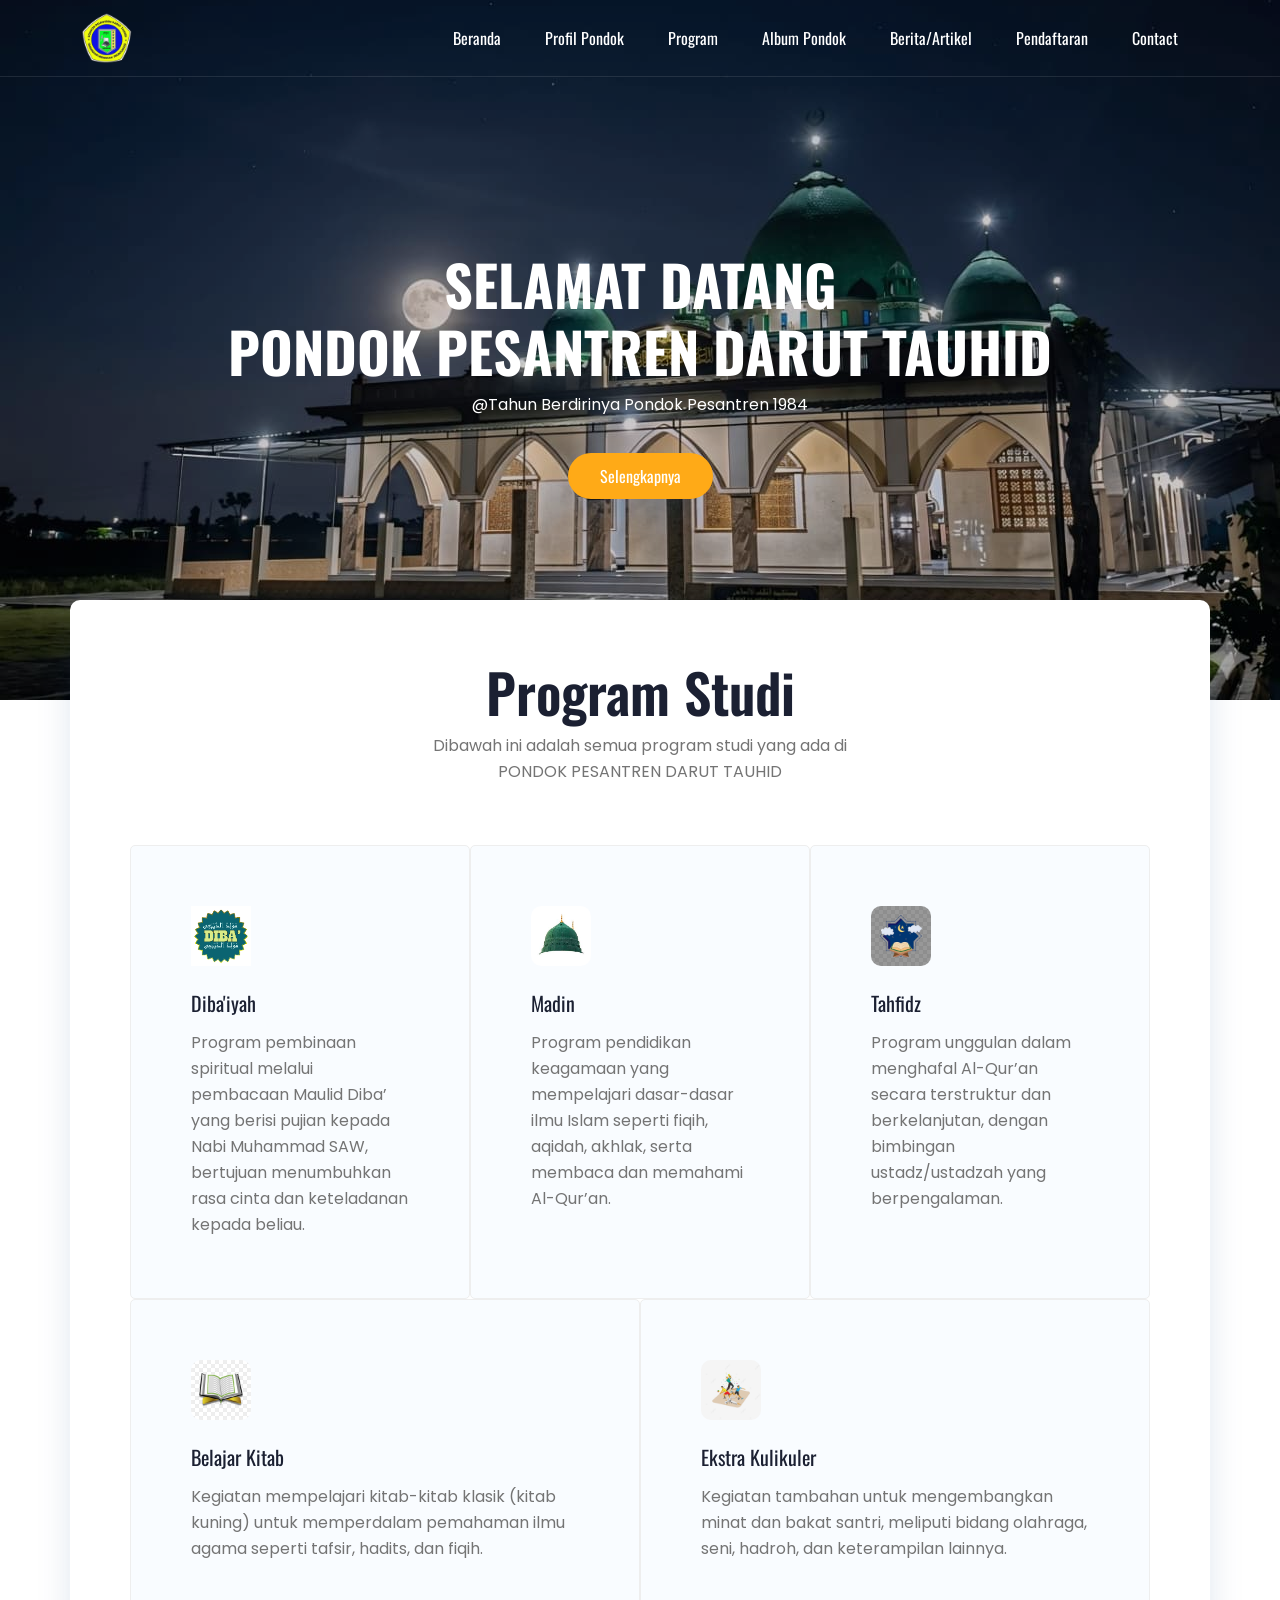
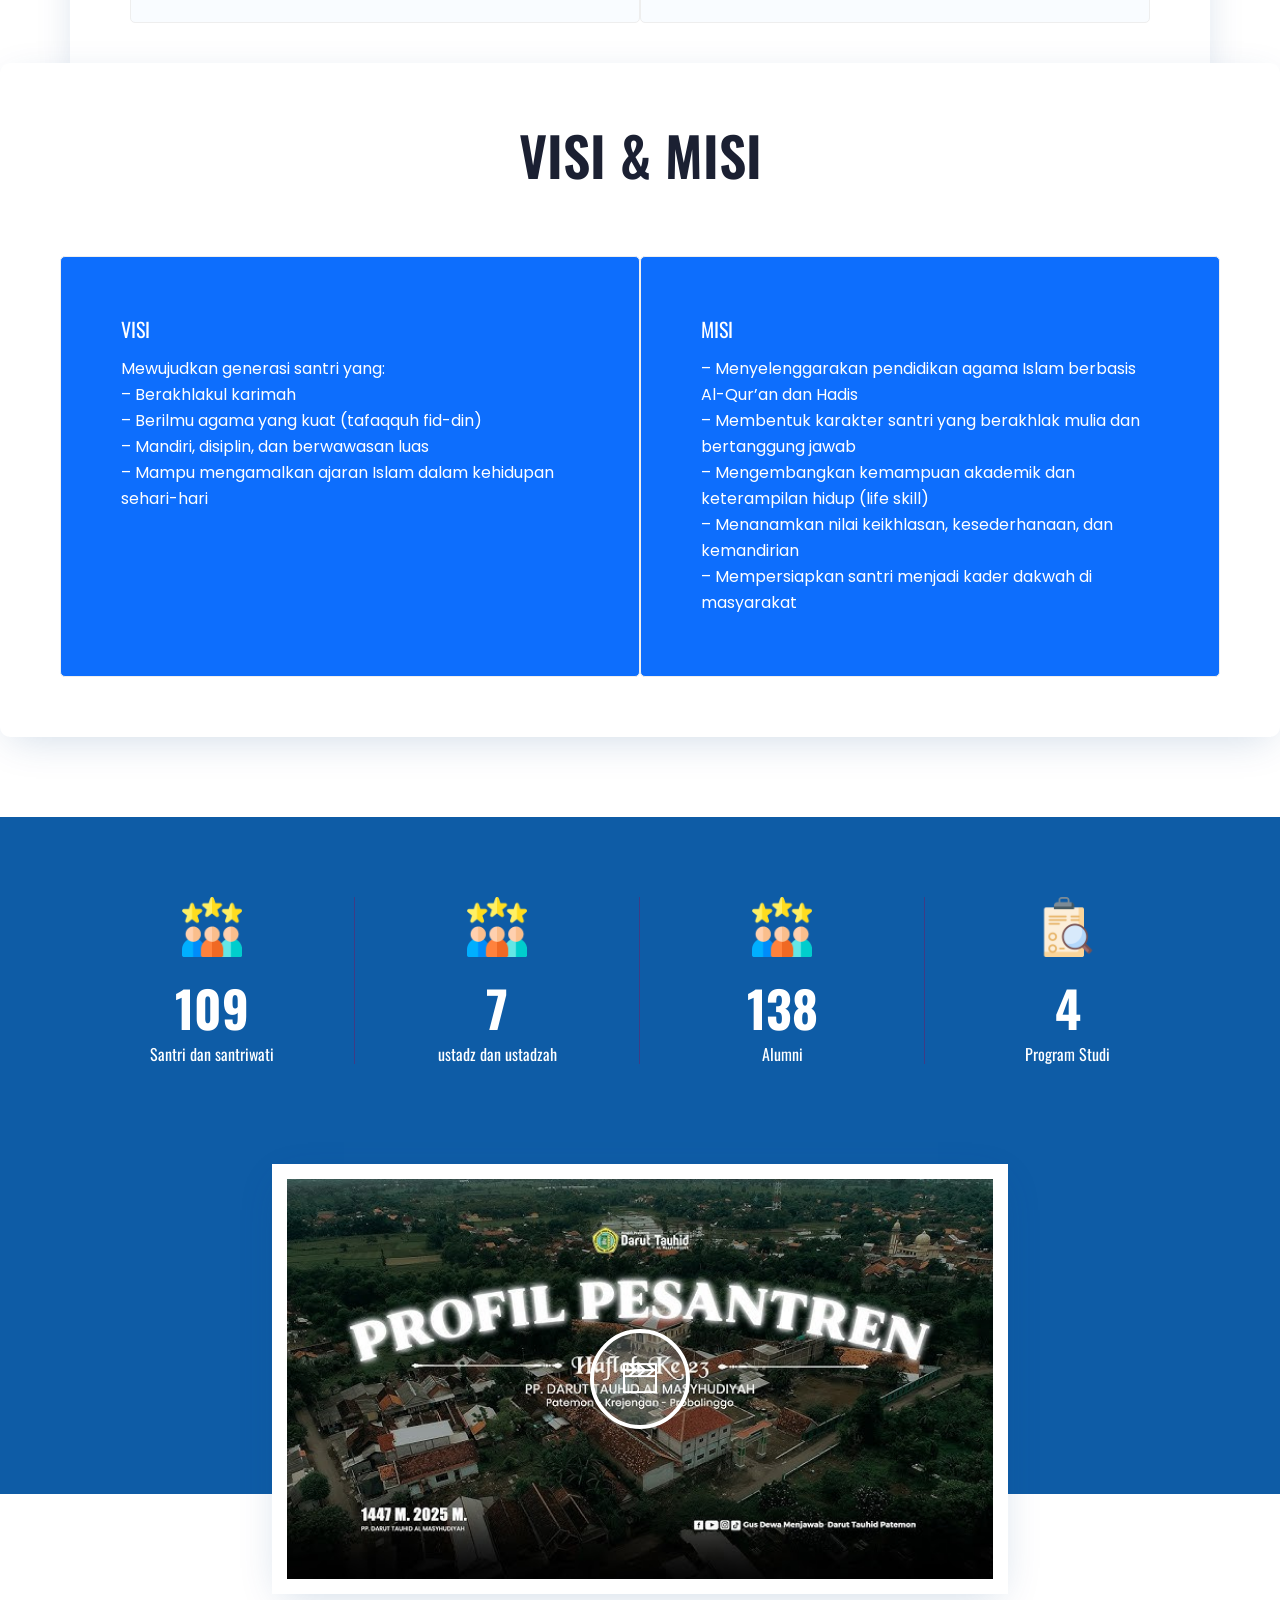
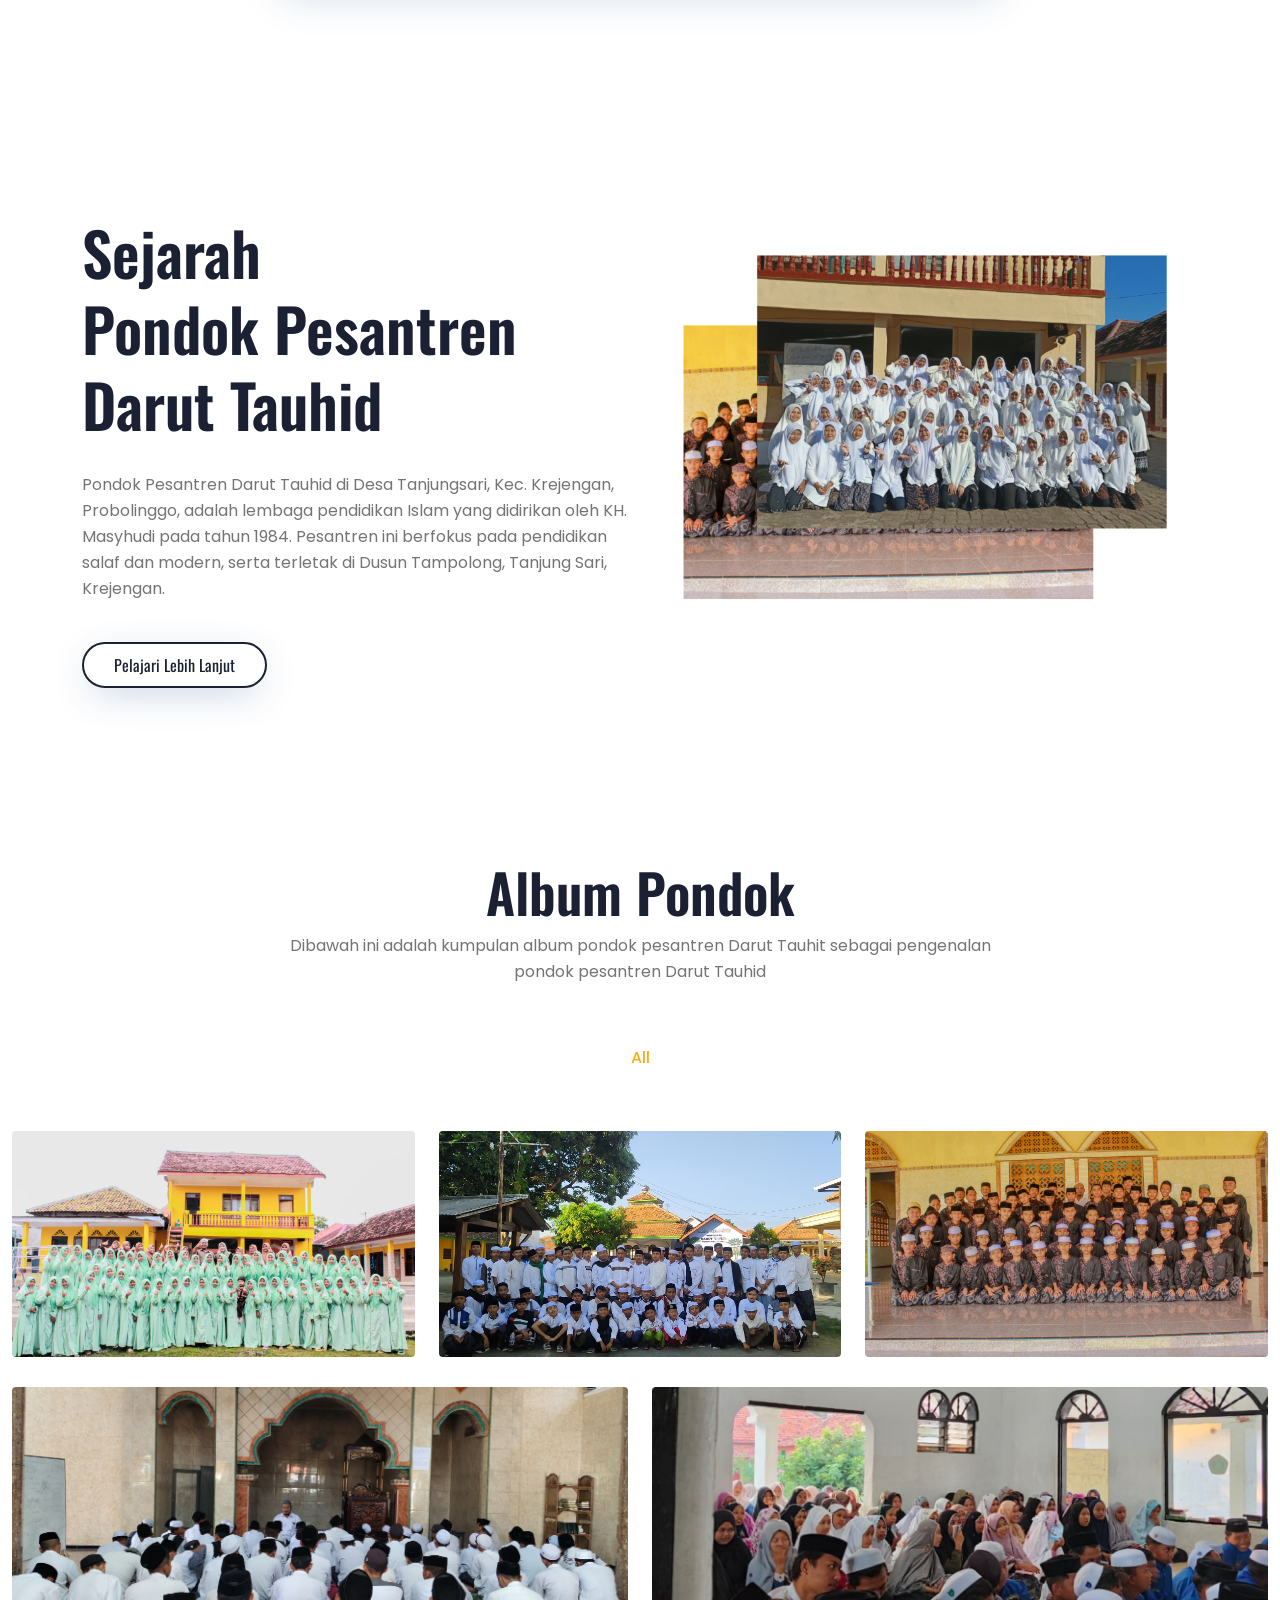
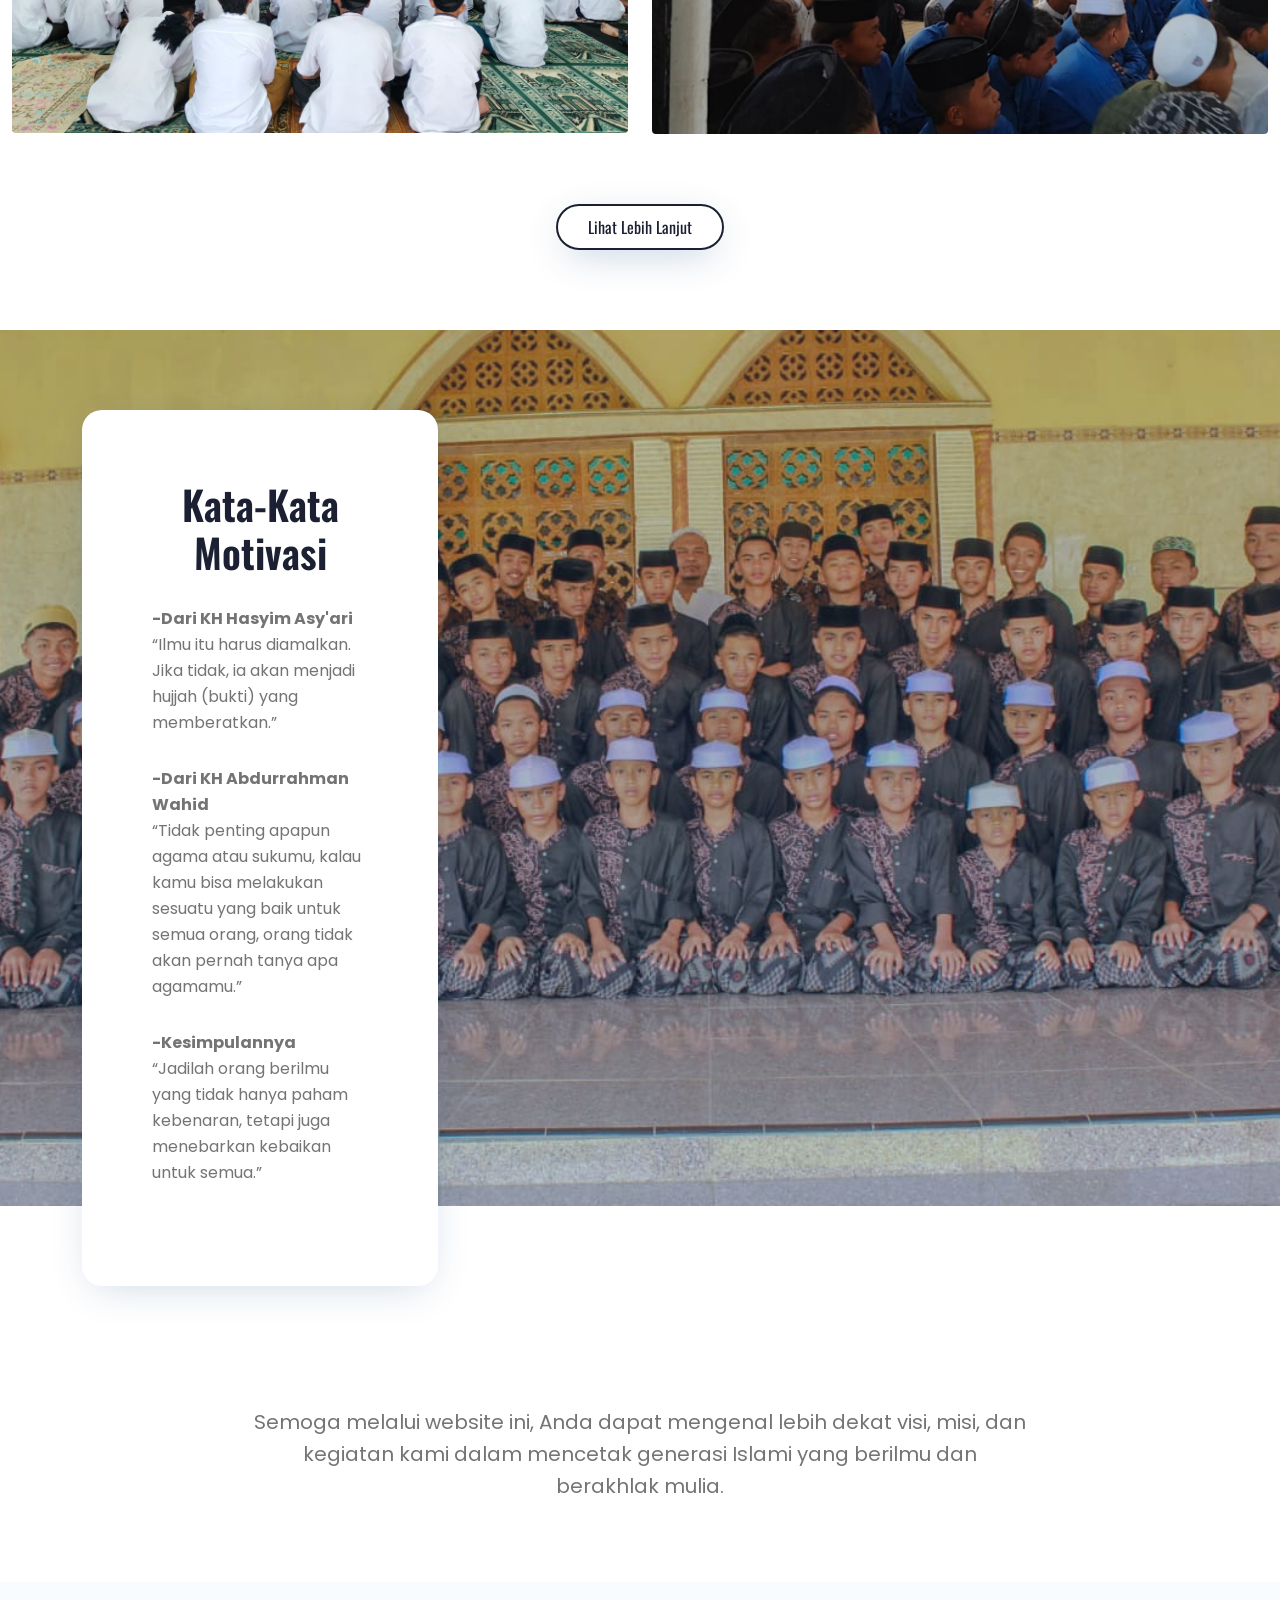
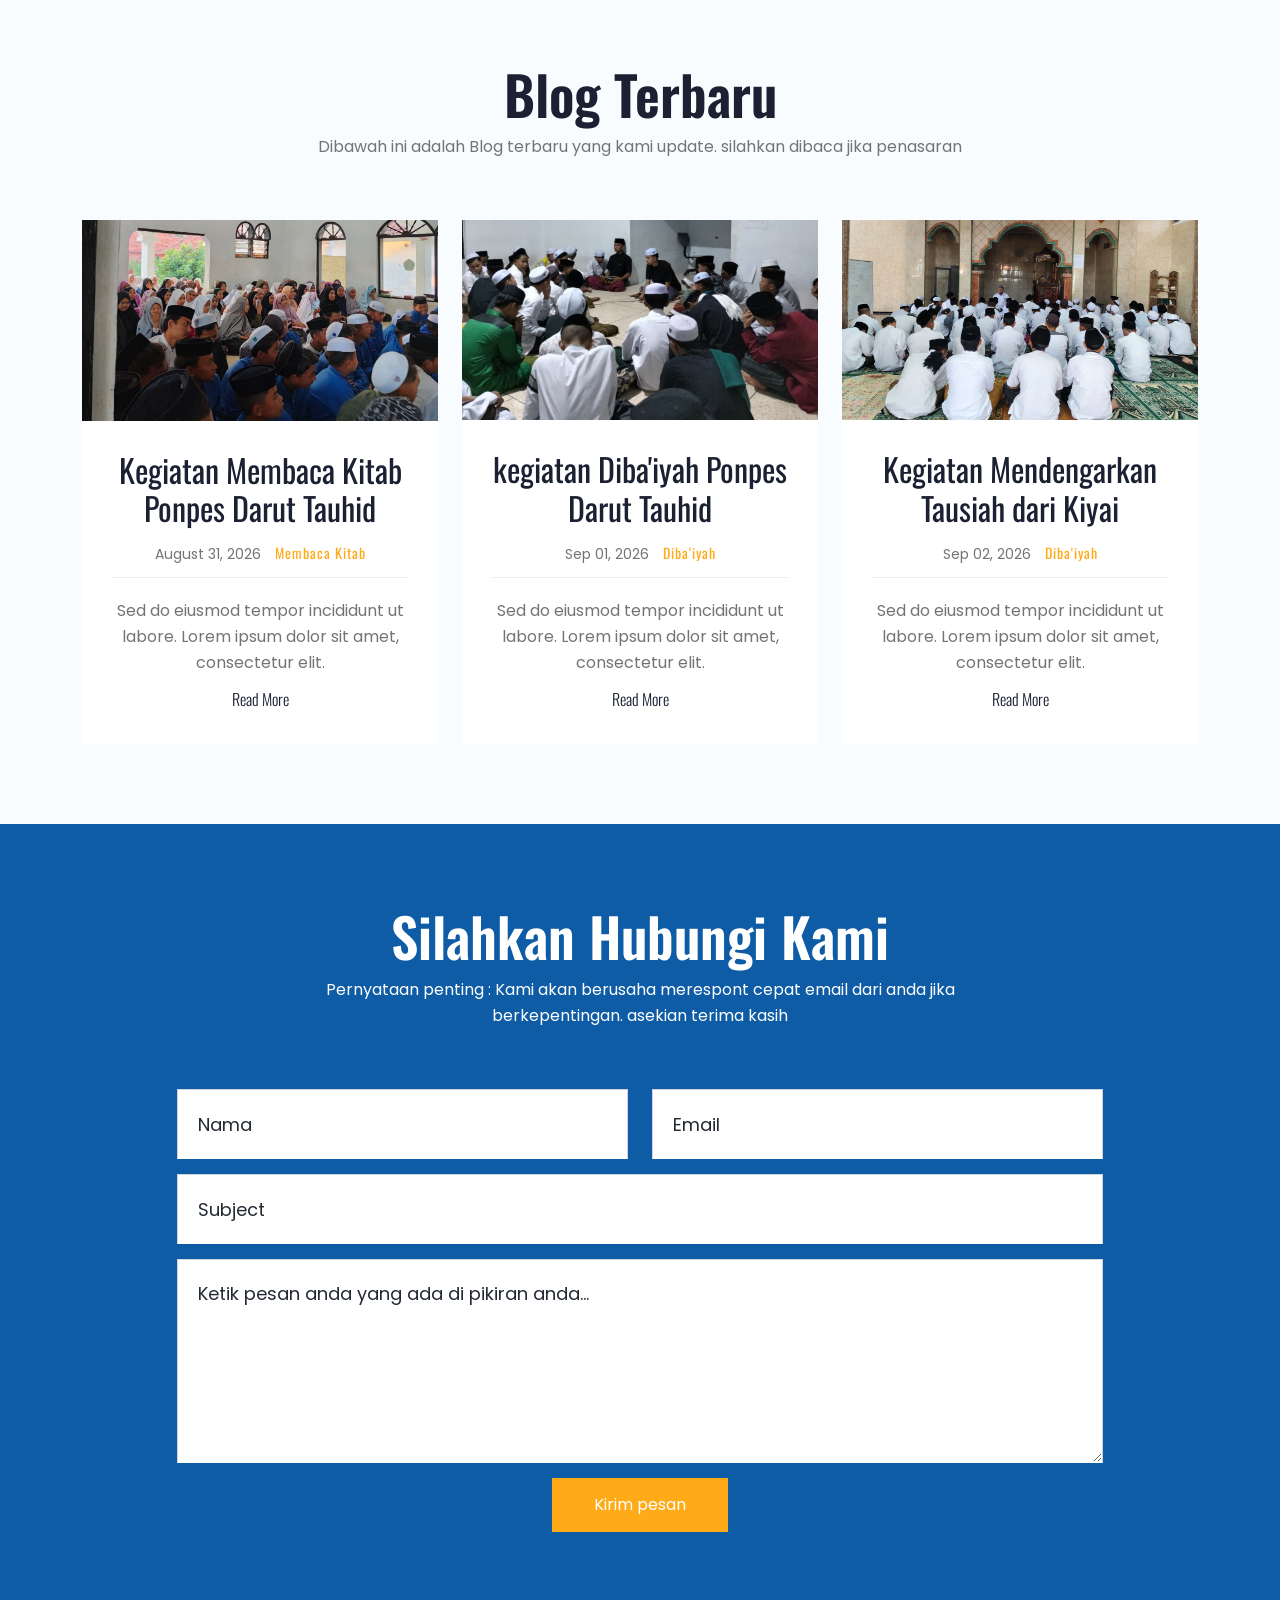
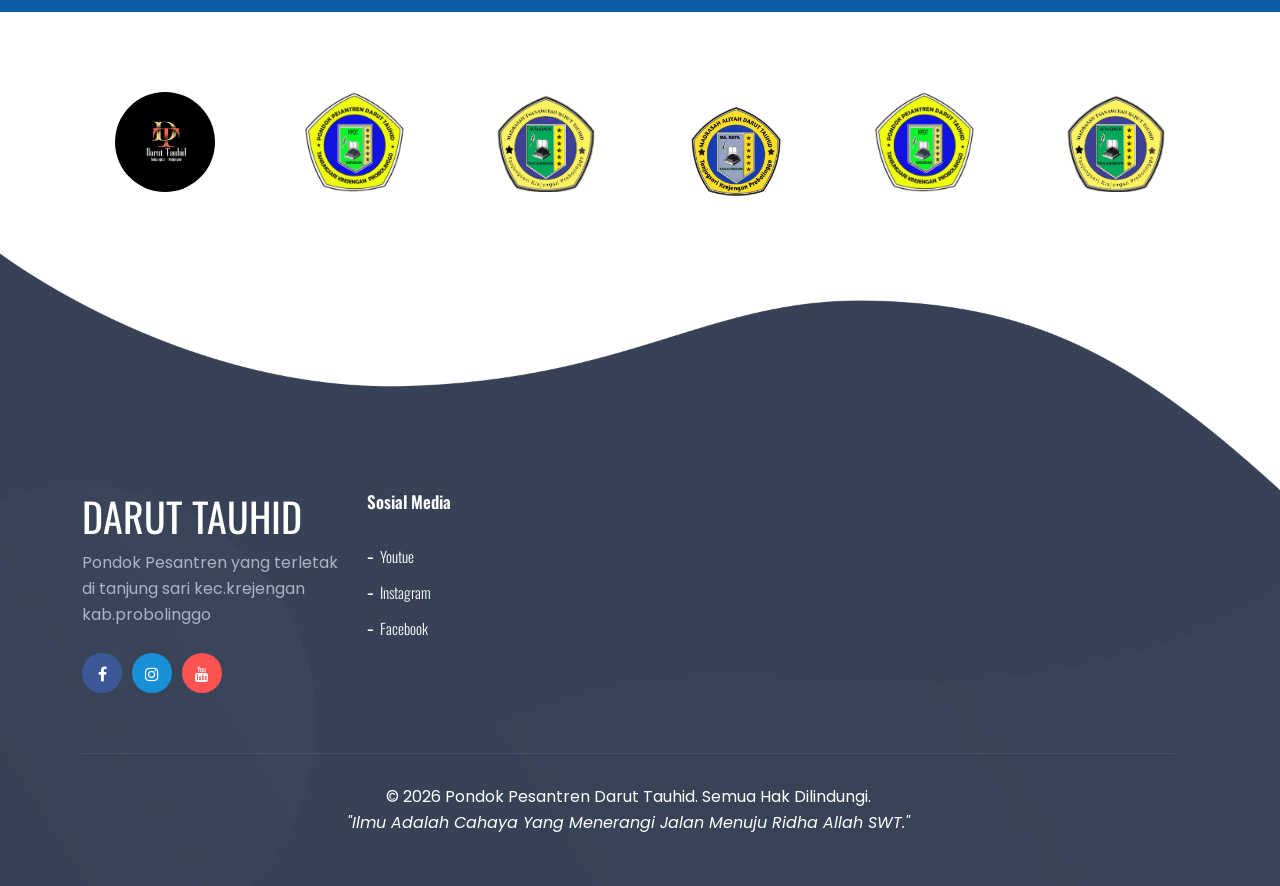
==== commit 92ee02bc: "Update index.html" ====
--- a/index.html
+++ b/index.html
@@ -362,25 +362,9 @@
 							<h2 class="text-center">Kata-Kata <br> Motivasi</h2>
 							<p><b>-Dari KH Hasyim Asy'ari</b> <br>“Ilmu itu harus diamalkan. Jika tidak, ia akan
 								menjadi hujjah (bukti) yang memberatkan.”</p>
-						</div>
-					</div>
-				</div><!-- END COL -->
-				<div class="col-lg-4 col-sm-8 col-xs-12 wow fadeInUp" data-wow-duration="1s" data-wow-delay="0.2s"
-					data-wow-offset="0">
-					<div class="skill_bg">
-						<div class="skill_content">
-							<h2 class="text-center">Kata-Kata <br> Motivasi</h2>
 							<p><b>-Dari KH Abdurrahman Wahid</b> <br>“Tidak penting apapun agama atau sukumu, kalau
 								kamu bisa melakukan sesuatu yang baik untuk semua orang, orang tidak akan pernah
 								tanya apa agamamu.” </p>
-						</div>
-					</div>
-				</div><!-- END COL -->
-				<div class="col-lg-4 col-sm-8 col-xs-12 wow fadeInUp" data-wow-duration="1s" data-wow-delay="0.2s"
-					data-wow-offset="0">
-					<div class="skill_bg">
-						<div class="skill_content">
-							<h2 class="text-center">Kata-Kata <br> Motivasi</h2>
 							<p><b>-Kesimpulannya</b> <br>“Jadilah orang berilmu yang tidak hanya paham kebenaran,
 								tetapi juga menebarkan kebaikan untuk semua.”</p>
 						</div>
